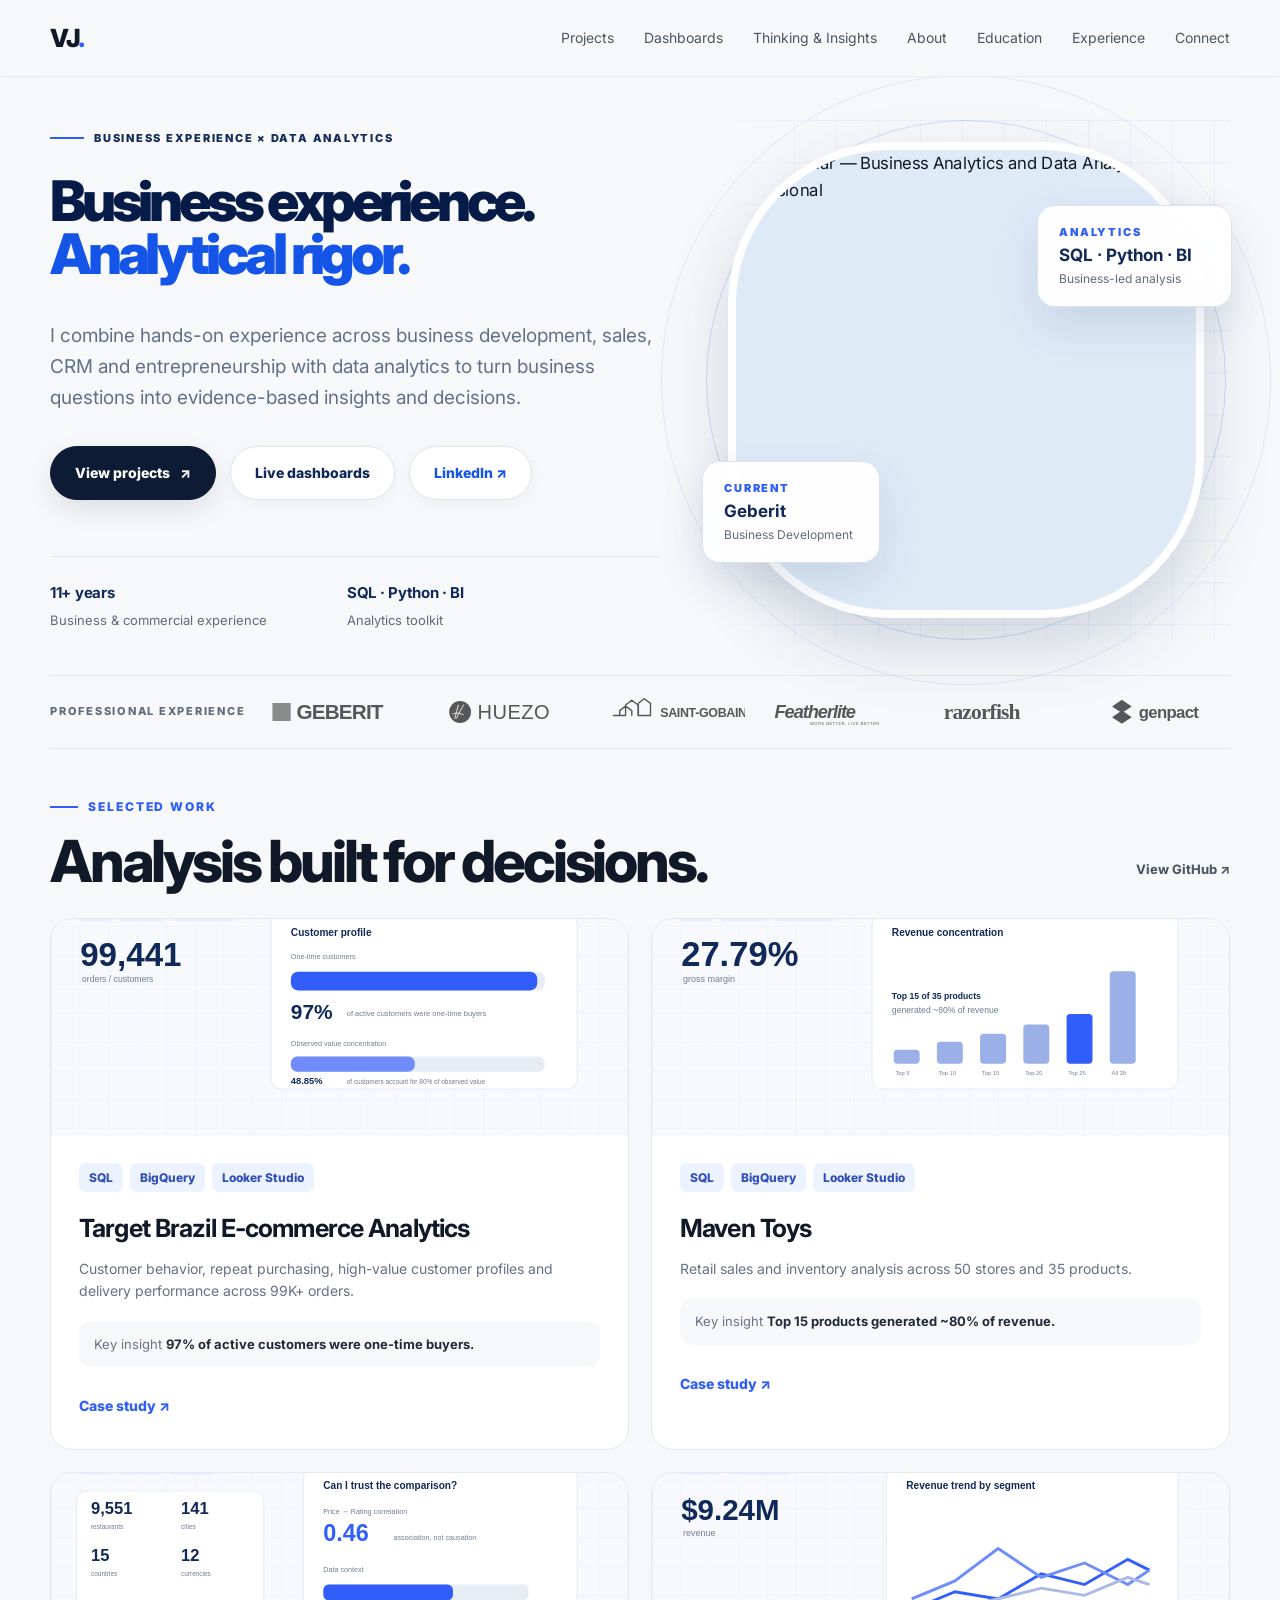
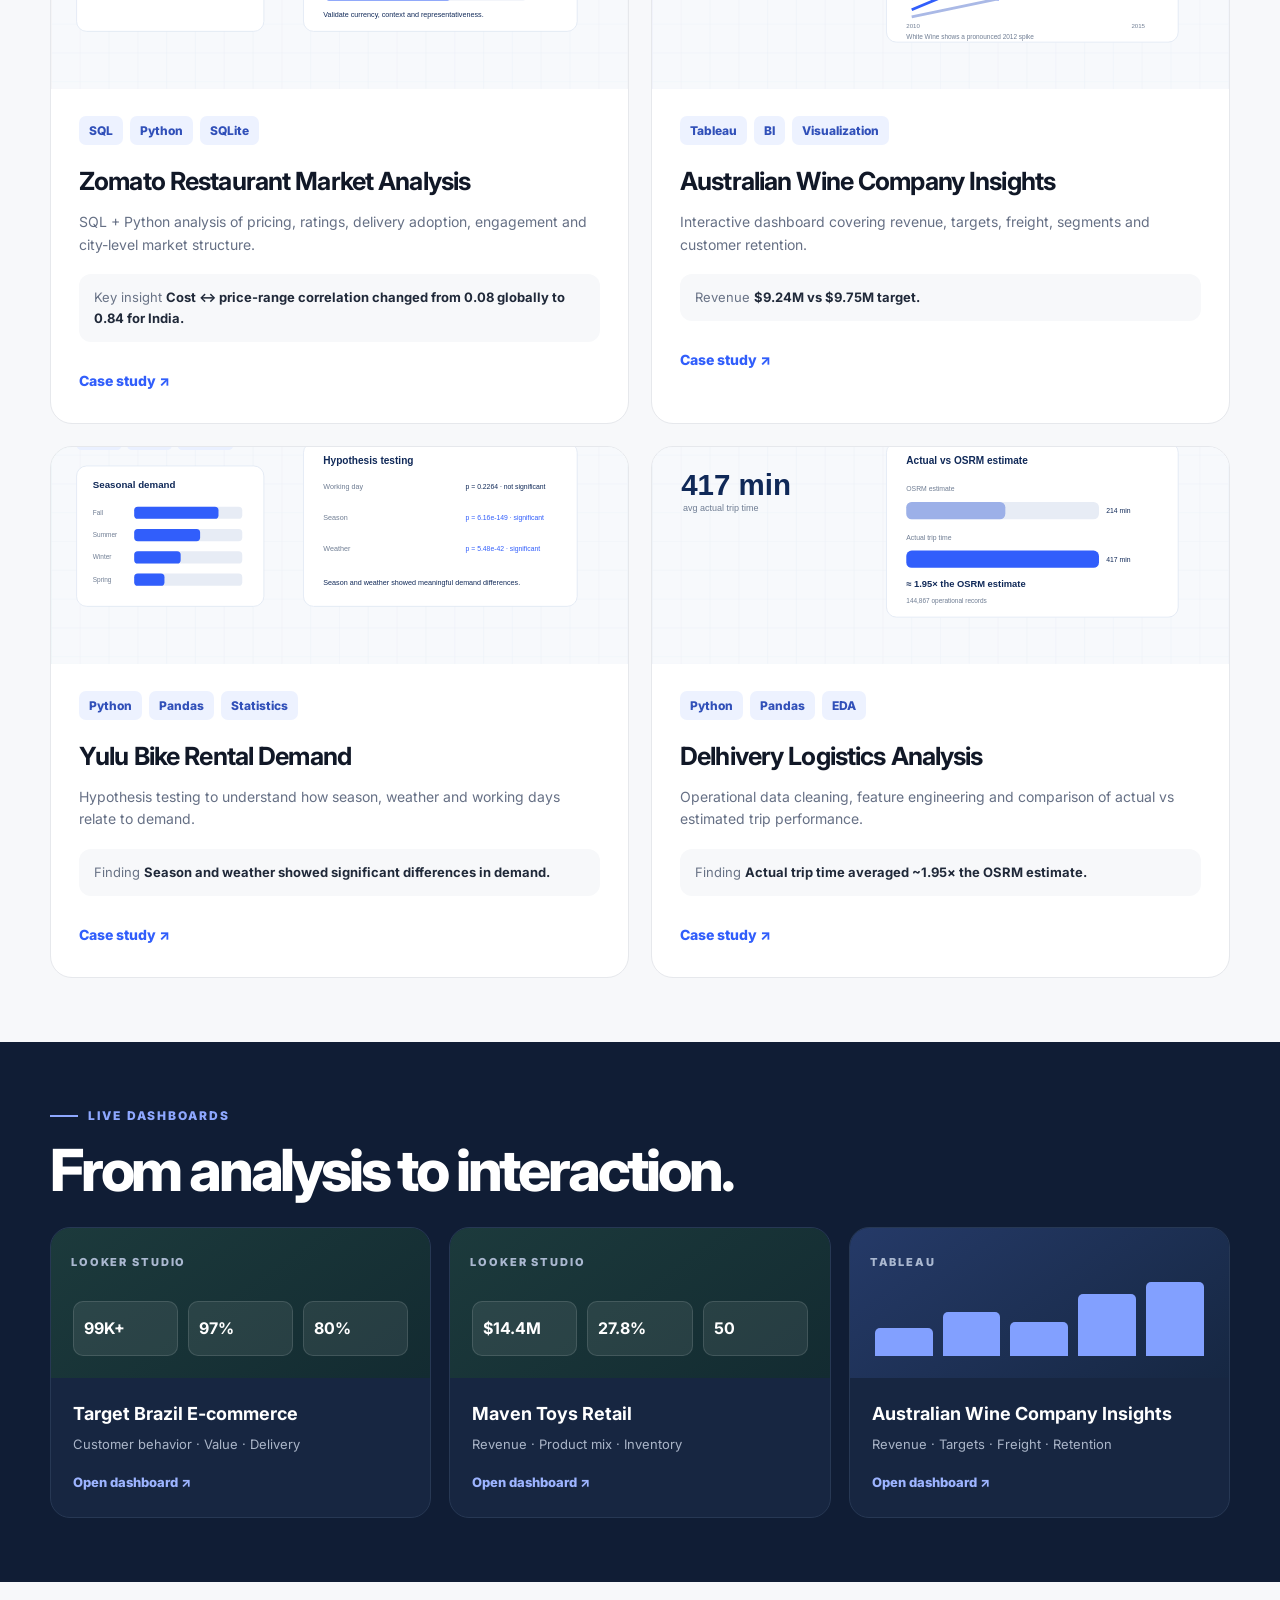
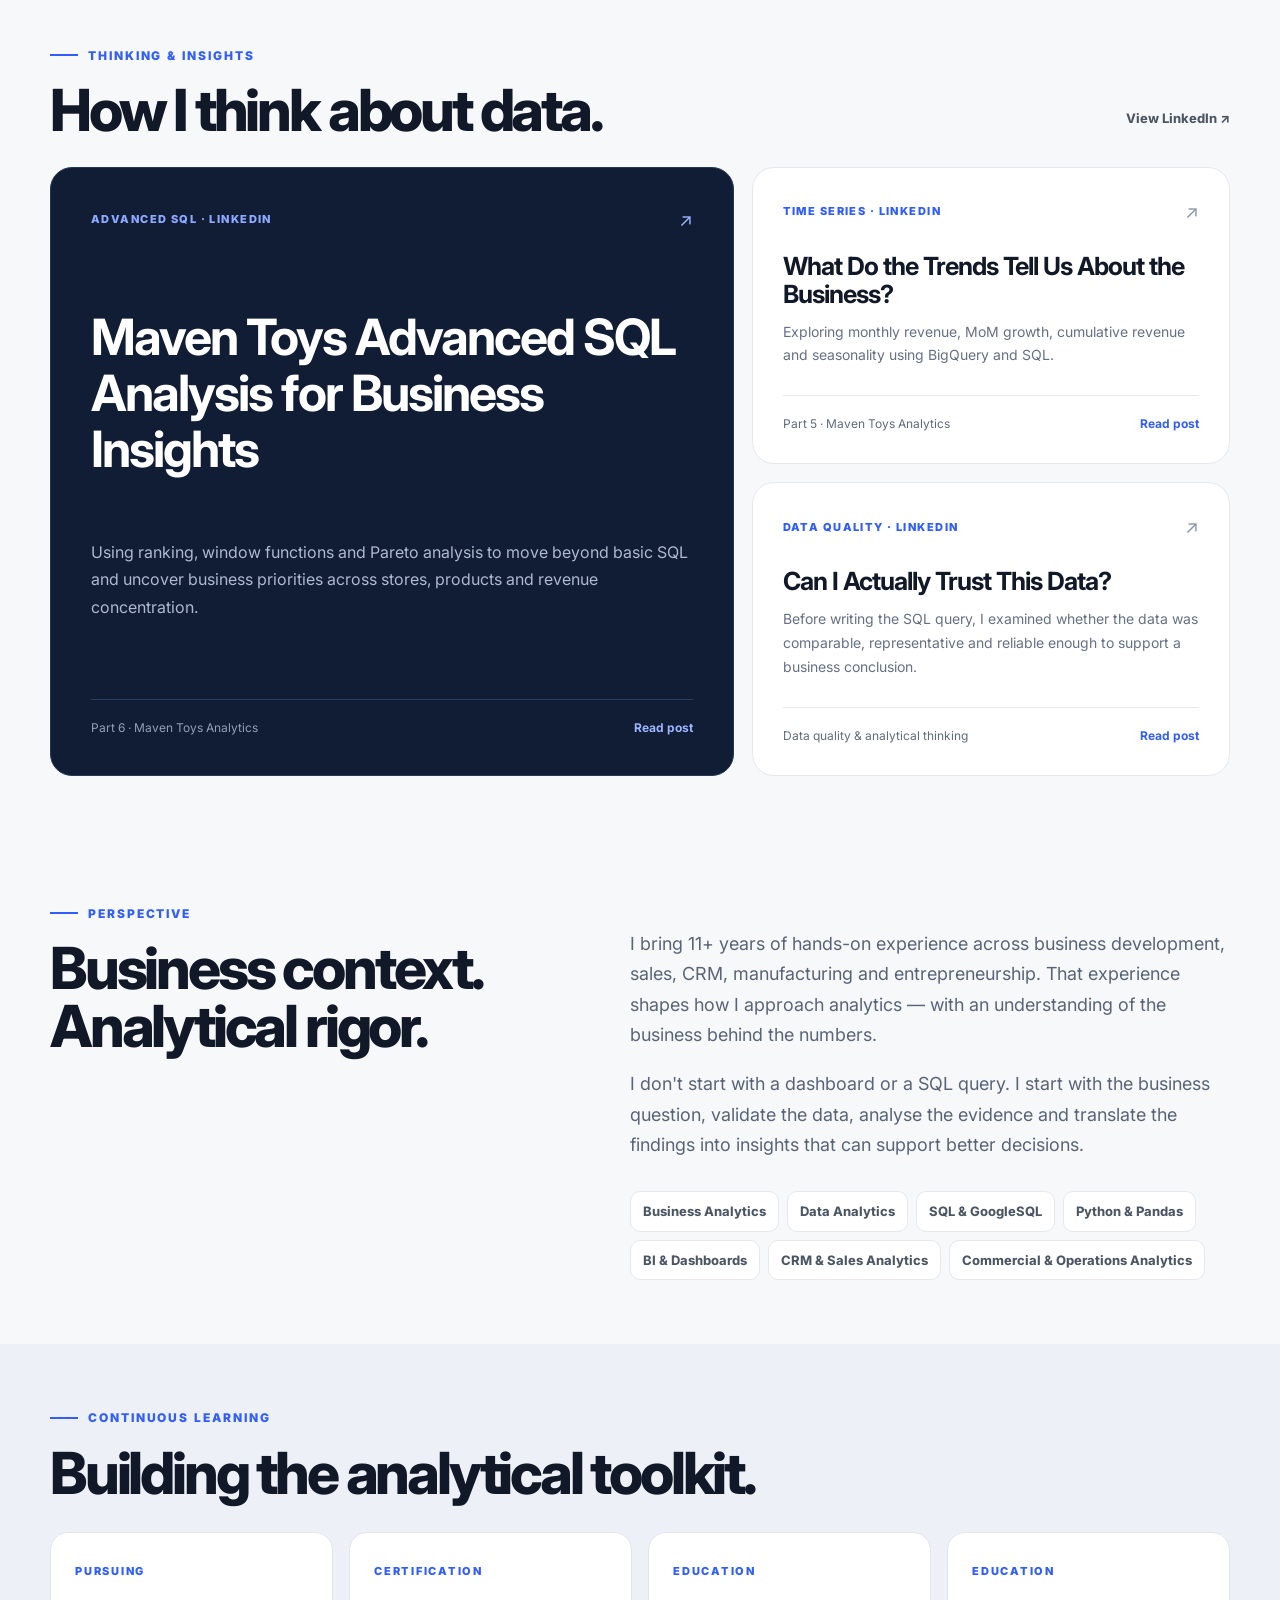
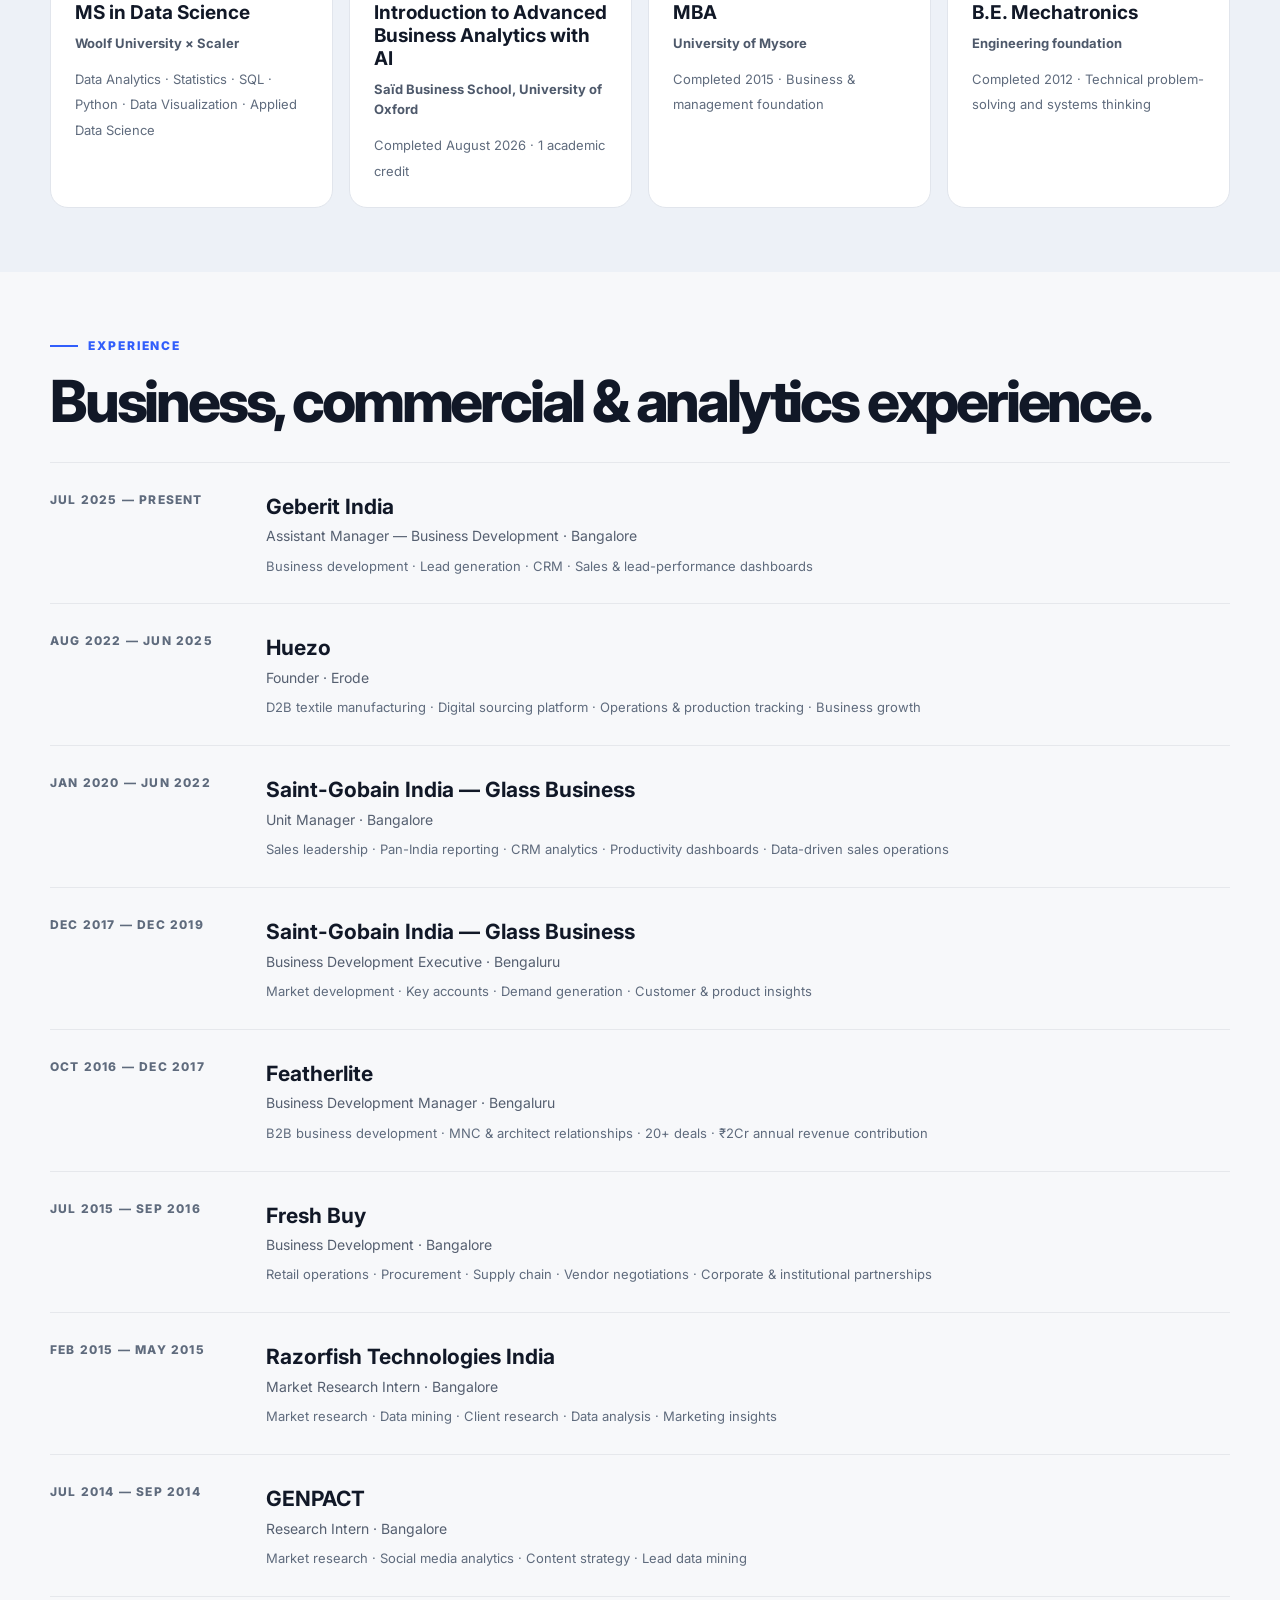
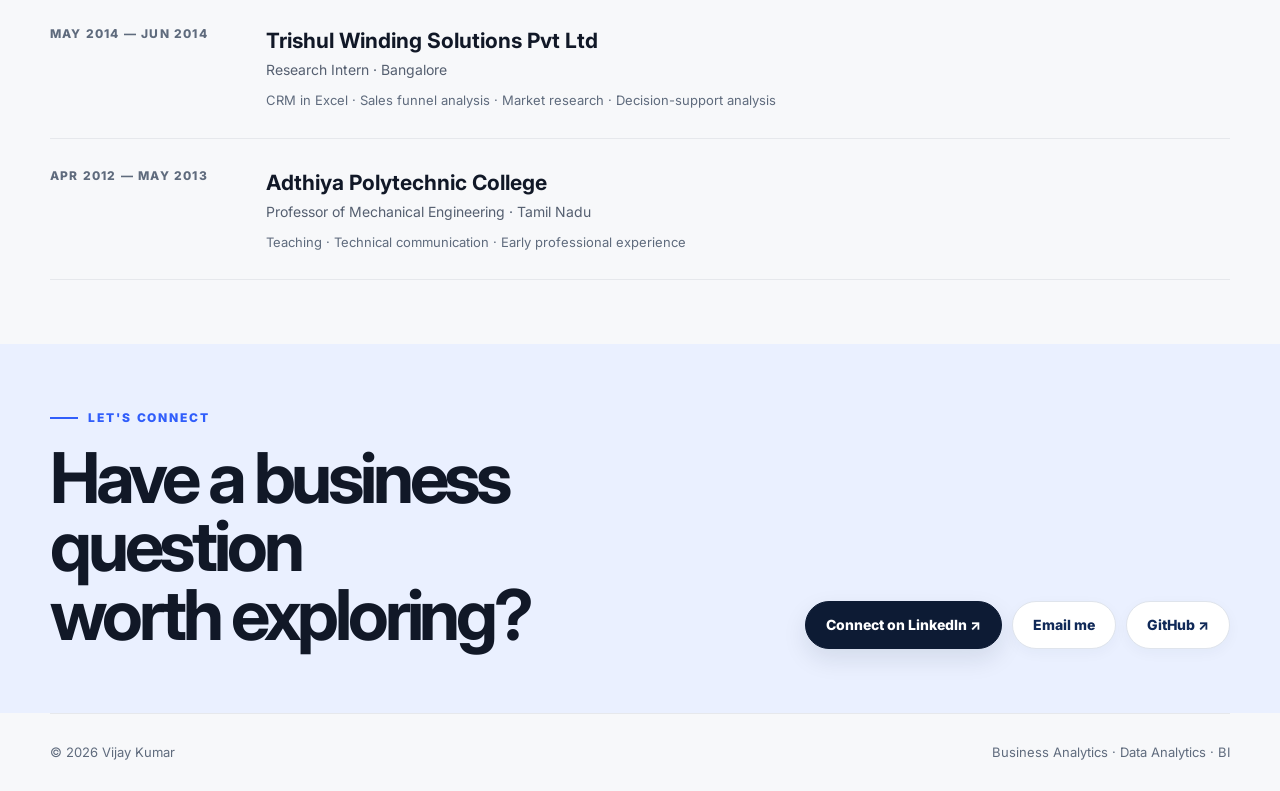
==== index.html @ dda55d18 "Use local professional experience logos" ====
<!DOCTYPE html>
<html lang="en">
<head>
  <meta charset="UTF-8">
  <meta name="viewport" content="width=device-width, initial-scale=1.0">
  <meta name="description" content="Vijay Kumar — Business Analytics, Data Analytics and BI portfolio. Business experience combined with SQL, Python and BI tools.">
  <meta name="author" content="Vijay Kumar">
  <title>Vijay Kumar | Business Analytics • Data Analytics • BI</title>
  <link rel="preconnect" href="https://fonts.googleapis.com"><link rel="preconnect" href="https://fonts.gstatic.com" crossorigin><link href="https://fonts.googleapis.com/css2?family=Inter:wght@400..900&display=swap" rel="stylesheet"><link rel="stylesheet" href="styles.css">
</head>
<body>
  <header class="nav-wrap">
    <nav class="nav container">
      <a class="brand" href="#top">VJ<span>.</span></a>
      <button class="menu-btn" aria-label="Open menu" aria-expanded="false">☰</button>
      <div class="nav-links">
        <a href="#work">Projects</a>
        <a href="#dashboards">Dashboards</a>
        <a href="#insights">Thinking &amp; Insights</a>
        <a href="#about">About</a>
        <a href="#learning">Education</a>
        <a href="#experience">Experience</a>
        <a href="#contact">Connect</a>
      </div>
    </nav>
  </header>

  <main id="top">
    <section class="hero hero-v2 container">
      <div class="hero-copy-block">
        <div class="hero-kicker">
          <span class="kicker-line"></span>
          BUSINESS EXPERIENCE × DATA ANALYTICS
        </div>

        <h1>Business experience.<br><span>Analytical rigor.</span></h1>

        <p class="hero-lead">
          I combine hands-on experience across business development, sales, CRM and entrepreneurship
          with data analytics to turn business questions into evidence-based insights and decisions.
        </p>

        <div class="hero-actions">
          <a class="btn primary" href="#work">View projects <span>↗</span></a>
          <a class="btn secondary" href="#dashboards">Live dashboards</a>
          <a class="text-link" href="https://www.linkedin.com/in/vijaybsbs/" target="_blank" rel="noopener">LinkedIn ↗</a>
        </div>

        <div class="hero-meta">
          <div>
            <strong>11+ years</strong>
            <span>Business & commercial experience</span>
          </div>
          <div>
            <strong>SQL · Python · BI</strong>
            <span>Analytics toolkit</span>
          </div>
        </div>
      </div>

      <div class="hero-profile">
        <div class="profile-glow"></div>
        <div class="profile-grid"></div>
        <div class="profile-orbit orbit-one"></div>
        <div class="profile-orbit orbit-two"></div>

        <div class="profile-image-wrap">
          <img src="https://raw.githubusercontent.com/vijaybsbs/vijaybsbs.github.io/main/Vijay%20-%20Linkedin%20image.png" alt="Vijay Kumar — Business Analytics and Data Analytics professional">
        </div>

        <div class="floating-card experience-card">
          <span class="floating-label">CURRENT</span>
          <strong>Geberit</strong>
          <small>Business Development</small>
        </div>

        <div class="floating-card analytics-card">
          <span class="floating-label">ANALYTICS</span>
          <strong>SQL · Python · BI</strong>
          <small>Business-led analysis</small>
        </div>
      </div>
    </section>

    <section class="trust container">
      <div class="trust-label">PROFESSIONAL EXPERIENCE</div>
      <div class="logo-row" aria-label="Professional experience companies">
        <div class="company-logo"><img src="assets/logos/geberit.svg" alt="Geberit"></div>
        <div class="company-logo"><img src="assets/logos/huezo.svg" alt="Huezo"></div>
        <div class="company-logo"><img src="assets/logos/saint-gobain.svg" alt="Saint-Gobain"></div>
        <div class="company-logo"><img src="assets/logos/featherlite.svg" alt="Featherlite"></div>
        <div class="company-logo"><img src="assets/logos/razorfish.svg" alt="Razorfish"></div>
        <div class="company-logo"><img src="assets/logos/genpact.svg" alt="Genpact"></div>
      </div>
    </section>

    <section id="work" class="section container">
      <div class="section-head">
        <div>
          <div class="eyebrow">SELECTED WORK</div>
          <h2>Analysis built for decisions.</h2>
        </div>
        <a class="section-link" href="https://github.com/vijaybsbs" target="_blank" rel="noopener">View GitHub ↗</a>
      </div>

      <div class="project-grid">
        <article class="project featured">
          <div class="project-visual target"><img class="project-cover" src="assets/projects/target-cover.svg" alt="Target Brazil E-commerce analytics visual"></div>
          <div class="project-body">
            <div class="tags"><span>SQL</span><span>BigQuery</span><span>Looker Studio</span></div>
            <h3>Target Brazil E-commerce Analytics</h3>
            <p>Customer behavior, repeat purchasing, high-value customer profiles and delivery performance across 99K+ orders.</p>
            <div class="insight">Key insight <strong>97% of active customers were one-time buyers.</strong></div>
            <a href="target.html">Case study ↗</a>
          </div>
        </article>

        <article class="project">
          <div class="project-visual maven"><img class="project-cover" src="assets/projects/maven-cover.svg" alt="Maven Toys retail analytics visual"></div>
          <div class="project-body">
            <div class="tags"><span>SQL</span><span>BigQuery</span><span>Looker Studio</span></div>
            <h3>Maven Toys</h3>
            <p>Retail sales and inventory analysis across 50 stores and 35 products.</p>
            <div class="insight">Key insight <strong>Top 15 products generated ~80% of revenue.</strong></div>
            <a href="maven.html">Case study ↗</a>
          </div>
        </article>

        <article class="project">
          <div class="project-visual zomato"><img class="project-cover" src="assets/projects/zomato-cover.svg" alt="Zomato restaurant business analysis visual"></div>
          <div class="project-body">
            <div class="tags"><span>SQL</span><span>Python</span><span>SQLite</span></div>
            <h3>Zomato Restaurant Market Analysis</h3>
            <p>SQL + Python analysis of pricing, ratings, delivery adoption, engagement and city-level market structure.</p>
            <div class="insight">Key insight <strong>Cost ↔ price-range correlation changed from 0.08 globally to 0.84 for India.</strong></div>
            <a href="zomato.html">Case study ↗</a>
          </div>
        </article>

        <article class="project">
          <div class="project-visual wine"><img class="project-cover" src="assets/projects/wine-cover.svg" alt="Australian Wine Company Tableau insights visual"></div>
          <div class="project-body">
            <div class="tags"><span>Tableau</span><span>BI</span><span>Visualization</span></div>
            <h3>Australian Wine Company Insights</h3>
            <p>Interactive dashboard covering revenue, targets, freight, segments and customer retention.</p>
            <div class="insight">Revenue <strong>$9.24M vs $9.75M target.</strong></div>
            <a href="wine.html">Case study ↗</a>
          </div>
        </article>

        <article class="project">
          <div class="project-visual yulu"><img class="project-cover" src="assets/projects/yulu-cover.svg" alt="Yulu bike rental hypothesis testing visual"></div>
          <div class="project-body">
            <div class="tags"><span>Python</span><span>Pandas</span><span>Statistics</span></div>
            <h3>Yulu Bike Rental Demand</h3>
            <p>Hypothesis testing to understand how season, weather and working days relate to demand.</p>
            <div class="insight">Finding <strong>Season and weather showed significant differences in demand.</strong></div>
            <a href="yulu.html">Case study ↗</a>
          </div>
        </article>

        <article class="project">
          <div class="project-visual delhivery"><img class="project-cover" src="assets/projects/delhivery-cover.svg" alt="Delhivery logistics analysis visual"></div>
          <div class="project-body">
            <div class="tags"><span>Python</span><span>Pandas</span><span>EDA</span></div>
            <h3>Delhivery Logistics Analysis</h3>
            <p>Operational data cleaning, feature engineering and comparison of actual vs estimated trip performance.</p>
            <div class="insight">Finding <strong>Actual trip time averaged ~1.95× the OSRM estimate.</strong></div>
            <a href="delhivery.html">Case study ↗</a>
          </div>
        </article>
      </div>
    </section>

    <section id="dashboards" class="section dashboard-section">
      <div class="container">
        <div class="section-head">
          <div><div class="eyebrow">LIVE DASHBOARDS</div><h2>From analysis to interaction.</h2></div>
        </div>
        <div class="dashboard-grid">
          <a class="dashboard-card" href="https://datastudio.google.com/reporting/c415700a-a100-4e78-84bf-445e071a173b" target="_blank" rel="noopener">
            <div class="dash-preview looker"><span>LOOKER STUDIO</span><div class="dash-kpis"><b>99K+</b><b>97%</b><b>80%</b></div></div>
            <div><h3>Target Brazil E-commerce</h3><p>Customer behavior · Value · Delivery</p><span>Open dashboard ↗</span></div>
          </a>
          <a class="dashboard-card" href="https://datastudio.google.com/reporting/275db6a6-f137-4c08-bebb-b09210bb19aa" target="_blank" rel="noopener">
            <div class="dash-preview looker"><span>LOOKER STUDIO</span><div class="dash-kpis"><b>$14.4M</b><b>27.8%</b><b>50</b></div></div>
            <div><h3>Maven Toys Retail</h3><p>Revenue · Product mix · Inventory</p><span>Open dashboard ↗</span></div>
          </a>
          <a class="dashboard-card" href="https://public.tableau.com/views/AustralianWineCompanyInsightsDashboard_17593967646220/AustralianWineCompanyInsightsDashboard" target="_blank" rel="noopener">
            <div class="dash-preview"><span>TABLEAU</span><div class="dash-chart"><i></i><i></i><i></i><i></i><i></i></div></div>
            <div><h3>Australian Wine Company Insights</h3><p>Revenue · Targets · Freight · Retention</p><span>Open dashboard ↗</span></div>
          </a>
        </div>
      </div>
    </section>

    <section id="insights" class="section container insights">
      <div class="section-head">
        <div>
          <div class="eyebrow">THINKING & INSIGHTS</div>
          <h2>How I think about data.</h2>
        </div>
        <a class="section-link" href="https://www.linkedin.com/in/vijaybsbs/" target="_blank" rel="noopener">View LinkedIn ↗</a>
      </div>

      <div class="insight-grid">
        <a class="insight-post featured-post" href="https://www.linkedin.com/posts/vijaybsbs_dataanalytics-sql-bigquery-activity-7506527121729576960-_bFd" target="_blank" rel="noopener">
          <div class="post-top"><span class="post-label">ADVANCED SQL · LINKEDIN</span><span class="post-arrow">↗</span></div>
          <h3>Maven Toys Advanced SQL Analysis for Business Insights</h3>
          <p>Using ranking, window functions and Pareto analysis to move beyond basic SQL and uncover business priorities across stores, products and revenue concentration.</p>
          <div class="post-bottom"><span>Part 6 · Maven Toys Analytics</span><strong>Read post</strong></div>
        </a>

        <a class="insight-post" href="https://www.linkedin.com/posts/vijaybsbs_dataanalytics-sql-bigquery-activity-7506160573588361218-6W4i" target="_blank" rel="noopener">
          <div class="post-top"><span class="post-label">TIME SERIES · LINKEDIN</span><span class="post-arrow">↗</span></div>
          <h3>What Do the Trends Tell Us About the Business?</h3>
          <p>Exploring monthly revenue, MoM growth, cumulative revenue and seasonality using BigQuery and SQL.</p>
          <div class="post-bottom"><span>Part 5 · Maven Toys Analytics</span><strong>Read post</strong></div>
        </a>

        <a class="insight-post" href="https://www.linkedin.com/feed/update/urn:li:activity:7510499380840386560/" target="_blank" rel="noopener">
          <div class="post-top"><span class="post-label">DATA QUALITY · LINKEDIN</span><span class="post-arrow">↗</span></div>
          <h3>Can I Actually Trust This Data?</h3>
          <p>Before writing the SQL query, I examined whether the data was comparable, representative and reliable enough to support a business conclusion.</p>
          <div class="post-bottom"><span>Data quality & analytical thinking</span><strong>Read post</strong></div>
        </a>
      </div>
    </section>

    <section id="about" class="section container about-grid">
      <div>
        <div class="eyebrow">PERSPECTIVE</div>
        <h2>Business context.<br><span>Analytical rigor.</span></h2>
      </div>
      <div class="about-copy">
        <p>I bring 11+ years of hands-on experience across business development, sales, CRM, manufacturing and entrepreneurship. That experience shapes how I approach analytics — with an understanding of the business behind the numbers.</p>
        <p>I don't start with a dashboard or a SQL query. I start with the business question, validate the data, analyse the evidence and translate the findings into insights that can support better decisions.</p>
        <div class="capabilities">
          <span>Business Analytics</span><span>Data Analytics</span><span>SQL & GoogleSQL</span><span>Python & Pandas</span><span>BI & Dashboards</span><span>CRM & Sales Analytics</span><span>Commercial & Operations Analytics</span>
        </div>
      </div>
    </section>

    

    <section class="section learning" id="learning">
      <div class="container">
        <div class="eyebrow">CONTINUOUS LEARNING</div>
        <h2>Building the analytical toolkit.</h2>
        <div class="education-grid">
          <div class="edu-card"><span class="edu-type">PURSUING</span><h3>MS in Data Science</h3><p>Woolf University × Scaler</p><small>Data Analytics · Statistics · SQL · Python · Data Visualization · Applied Data Science</small></div>
          <div class="edu-card"><span class="edu-type">CERTIFICATION</span><h3>Introduction to Advanced Business Analytics with AI</h3><p>Saïd Business School, University of Oxford</p><small>Completed August 2026 · 1 academic credit</small></div>
          <div class="edu-card"><span class="edu-type">EDUCATION</span><h3>MBA</h3><p>University of Mysore</p><small>Completed 2015 · Business & management foundation</small></div>
          <div class="edu-card"><span class="edu-type">EDUCATION</span><h3>B.E. Mechatronics</h3><p>Engineering foundation</p><small>Completed 2012 · Technical problem-solving and systems thinking</small></div>
        </div>
      </div>
    </section>

    <section id="experience" class="section container">
      <div class="eyebrow">EXPERIENCE</div>
      <h2>Business, commercial & analytics experience.</h2>
      <div class="timeline">
        <div class="timeline-item"><div class="period">Jul 2025 — Present</div><div><h3>Geberit India</h3><p>Assistant Manager — Business Development · Bangalore</p><span>Business development · Lead generation · CRM · Sales & lead-performance dashboards</span></div></div>
        <div class="timeline-item"><div class="period">Aug 2022 — Jun 2025</div><div><h3>Huezo</h3><p>Founder · Erode</p><span>D2B textile manufacturing · Digital sourcing platform · Operations & production tracking · Business growth</span></div></div>
        <div class="timeline-item"><div class="period">Jan 2020 — Jun 2022</div><div><h3>Saint-Gobain India — Glass Business</h3><p>Unit Manager · Bangalore</p><span>Sales leadership · Pan-India reporting · CRM analytics · Productivity dashboards · Data-driven sales operations</span></div></div>
        <div class="timeline-item"><div class="period">Dec 2017 — Dec 2019</div><div><h3>Saint-Gobain India — Glass Business</h3><p>Business Development Executive · Bengaluru</p><span>Market development · Key accounts · Demand generation · Customer & product insights</span></div></div>
        <div class="timeline-item"><div class="period">Oct 2016 — Dec 2017</div><div><h3>Featherlite</h3><p>Business Development Manager · Bengaluru</p><span>B2B business development · MNC & architect relationships · 20+ deals · ₹2Cr annual revenue contribution</span></div></div>
        <div class="timeline-item"><div class="period">Jul 2015 — Sep 2016</div><div><h3>Fresh Buy</h3><p>Business Development · Bangalore</p><span>Retail operations · Procurement · Supply chain · Vendor negotiations · Corporate & institutional partnerships</span></div></div>
        <div class="timeline-item"><div class="period">Feb 2015 — May 2015</div><div><h3>Razorfish Technologies India</h3><p>Market Research Intern · Bangalore</p><span>Market research · Data mining · Client research · Data analysis · Marketing insights</span></div></div>
        <div class="timeline-item"><div class="period">Jul 2014 — Sep 2014</div><div><h3>GENPACT</h3><p>Research Intern · Bangalore</p><span>Market research · Social media analytics · Content strategy · Lead data mining</span></div></div>
        <div class="timeline-item"><div class="period">May 2014 — Jun 2014</div><div><h3>Trishul Winding Solutions Pvt Ltd</h3><p>Research Intern · Bangalore</p><span>CRM in Excel · Sales funnel analysis · Market research · Decision-support analysis</span></div></div>
        <div class="timeline-item"><div class="period">Apr 2012 — May 2013</div><div><h3>Adthiya Polytechnic College</h3><p>Professor of Mechanical Engineering · Tamil Nadu</p><span>Teaching · Technical communication · Early professional experience</span></div></div>
      </div>
    </section>

    <section id="contact" class="contact-section">
      <div class="container contact">
        <div><div class="eyebrow">LET'S CONNECT</div><h2>Have a business question<br><span>worth exploring?</span></h2></div>
        <div class="contact-actions">
          <a class="btn primary" href="https://www.linkedin.com/in/vijaybsbs/" target="_blank" rel="noopener">Connect on LinkedIn ↗</a>
          <a class="btn secondary" href="https://mail.google.com/mail/?view=cm&fs=1&to=vijaybsbs@gmail.com" target="_blank" rel="noopener">Email me</a>
          <a class="btn secondary" href="https://github.com/vijaybsbs" target="_blank" rel="noopener">GitHub ↗</a>
        </div>
      </div>
    </section>
  </main>

  <footer class="footer container"><span>© <span id="year"></span> Vijay Kumar</span><span>Business Analytics · Data Analytics · BI</span></footer>
  <script src="script.js"></script>
</body>
</html>
---- styles.css ----
:root{--bg:#f7f8fa;--surface:#fff;--ink:#111827;--muted:#667085;--line:#e6e8ec;--accent:#315efb;--accent-soft:#edf2ff;--dark:#0d1b34;--radius:22px;--max:1180px;--muted-2:#5f6b7d;--section-y:clamp(64px,8vw,96px)}
*{box-sizing:border-box}html{scroll-behavior:smooth}body{margin:0;background:var(--bg);color:var(--ink);font-family:Inter,ui-sans-serif,system-ui,-apple-system,BlinkMacSystemFont,"Segoe UI",sans-serif;line-height:1.6}a{color:inherit;text-decoration:none}section[id]{scroll-margin-top:76px}.eyebrow{display:flex;align-items:center;gap:10px;font-size:12px;letter-spacing:.16em;font-weight:850;color:var(--accent);margin-bottom:16px;text-transform:uppercase}.eyebrow::before{content:"";width:28px;height:2px;background:currentColor}.container{width:min(calc(100% - 48px),var(--max));margin:auto}
.nav-wrap{position:sticky;top:0;z-index:20;background:rgba(247,248,250,.88);backdrop-filter:blur(16px);border-bottom:1px solid rgba(230,232,236,.7)}.nav{height:76px;display:flex;align-items:center;justify-content:space-between}.brand{font-size:25px;font-weight:850;letter-spacing:-.06em}.brand span{color:var(--accent)}.nav-links{display:flex;gap:30px;font-size:14px;color:#4b5563}.nav-links a:hover,.section-link:hover,.text-link:hover{color:var(--accent)}.menu-btn{display:none;border:0;background:none;font-size:24px;width:44px;height:44px;margin-right:-10px;cursor:pointer;color:var(--ink)}
/* Hero — LinkedIn visual language */
.trust{border-top:1px solid var(--line);border-bottom:1px solid var(--line);padding:25px 0 27px;display:flex;align-items:center;gap:45px}.trust-label{font-size:11px;letter-spacing:.16em;color:var(--muted-2);font-weight:800}.logo-row{display:flex;align-items:center;gap:16px 36px;flex-wrap:wrap;color:#5b6471;font-size:14px;font-weight:750;text-transform:uppercase;letter-spacing:.03em}.logo-row span:nth-child(2){letter-spacing:-.02em}.logo-row span:nth-child(4){font-weight:650}.logo-row span:nth-child(5){font-weight:800}
.section{padding:var(--section-y) 0}.section-head{display:flex;align-items:end;justify-content:space-between;gap:30px;margin-bottom:40px}.section h2{font-size:clamp(36px,5vw,58px);letter-spacing:-.055em;line-height:1;margin:0;font-weight:780}.section-link{display:inline-block;padding:10px 0;font-size:13px;font-weight:750;color:#4b5563;white-space:nowrap}
.project-grid{display:grid;grid-template-columns:repeat(2,1fr);gap:22px}.project{background:var(--surface);border:1px solid var(--line);border-radius:var(--radius);overflow:hidden;transition:.25s}.project:hover{transform:translateY(-4px);box-shadow:0 18px 45px rgba(25,35,55,.08)}.project.feature{grid-column:span 2;display:grid;grid-template-columns:1.15fr 1fr}.project-visual{aspect-ratio:8/3;position:relative;overflow:hidden;padding:0;background:linear-gradient(135deg,#eaf0ff,#f9fbff);display:flex;align-items:flex-end}.project.feature .project-visual{min-height:390px}.visual-label{position:absolute;top:20px;left:22px;font-size:10px;letter-spacing:.15em;font-weight:850;color:#61708a}.target{background:linear-gradient(135deg,#e9efff,#f8fbff)}.maven{background:linear-gradient(135deg,#f0eee8,#fbfaf7)}.zomato{background:linear-gradient(135deg,#fff0ec,#fff9f7)}.wine{background:linear-gradient(135deg,#eeeaff,#faf9ff)}.yulu{background:linear-gradient(135deg,#e8f6f3,#f8fcfb)}.delhivery{background:linear-gradient(135deg,#edf2f7,#fafcff)}.mini-bars{display:flex;align-items:end;gap:14px;width:80%;height:65%}.mini-bars i{display:block;width:15%;border-radius:9px 9px 0 0;background:#315efb;opacity:.72}.mini-bars i:nth-child(1){height:35%}.mini-bars i:nth-child(2){height:54%}.mini-bars i:nth-child(3){height:72%}.mini-bars i:nth-child(4){height:49%}.mini-bars i:nth-child(5){height:92%}.metric{font-size:65px;font-weight:800;letter-spacing:-.06em;color:#2e394c}.metric small{display:block;font-size:12px;letter-spacing:.1em;text-transform:uppercase;color:#89909d}.donut{width:150px;height:150px;border:28px solid #ff7d68;border-right-color:#ffc0b6;border-radius:50%;margin:0 0 5% 5%}.sparkline{font-size:130px;color:#635bdb;font-weight:800;position:absolute;bottom:-10px;left:30px}.stat-pills{display:flex;gap:10px;flex-wrap:wrap}.stat-pills b{background:#fff;padding:13px 16px;border-radius:12px;font-size:12px;box-shadow:0 5px 20px rgba(30,70,80,.07)}.route{font-size:24px;color:#5c708c;margin-bottom:12%}.project-body{padding:27px 28px 30px}.tags{display:flex;gap:7px;flex-wrap:wrap;margin-bottom:16px}.tags span{background:var(--accent-soft);color:#3150b9;padding:5px 10px;border-radius:7px;font-size:12px;font-weight:800}.project h3{font-size:25px;letter-spacing:-.035em;margin:0 0 10px}.project p{font-size:14px;color:var(--muted);margin:0 0 18px;max-width:560px}.insight{font-size:13px;color:#697386;padding:13px 15px;background:#f7f8fa;border-radius:12px;margin-bottom:18px}.insight strong{color:#202939}.project-body>a{display:inline-block;padding:10px 0;margin-bottom:-10px;font-size:14px;font-weight:800;color:var(--accent)}
.dashboard-section{background:#101d35;color:#fff}.dashboard-section .eyebrow{color:#8ea8ff}.dashboard-section .section-link{color:#aeb9cd}.dashboard-grid{display:grid;grid-template-columns:repeat(3,1fr);gap:18px}.dashboard-card{background:#172641;border:1px solid #273854;border-radius:20px;overflow:hidden;transition:.2s}.dashboard-card:hover{transform:translateY(-4px);background:#1b2d4c}.dash-preview{height:150px;padding:20px;position:relative;background:linear-gradient(145deg,#253a68,#162742)}.dash-preview.looker{background:linear-gradient(145deg,#1c3a3c,#132b31)}.dash-preview>span{font-size:11px;letter-spacing:.17em;font-weight:850;color:#aab8d0}.dash-chart{position:absolute;left:25px;right:25px;bottom:22px;height:80px;display:flex;gap:10px;align-items:end}.dash-chart i{flex:1;background:#82a0ff;border-radius:5px 5px 0 0}.dash-chart i:nth-child(1){height:35%}.dash-chart i:nth-child(2){height:55%}.dash-chart i:nth-child(3){height:43%}.dash-chart i:nth-child(4){height:78%}.dash-chart i:nth-child(5){height:93%}.dash-kpis{position:absolute;left:22px;right:22px;bottom:22px;display:flex;gap:10px}.dash-kpis b{background:rgba(255,255,255,.08);border:1px solid rgba(255,255,255,.12);border-radius:10px;padding:14px 10px;flex:1;font-size:16px}.dashboard-card>div:last-child{padding:22px}.dashboard-card h3{margin:0 0 5px;font-size:18px}.dashboard-card p{margin:0 0 14px;color:#aab5c8;font-size:13px}.dashboard-card span:last-child{color:#9db4ff;font-size:13px;font-weight:800}
.about-grid{display:grid;grid-template-columns:.9fr 1.1fr;gap:clamp(32px,7vw,96px)}.about-copy{padding-top:7px}.about-copy p{font-size:18px;color:#596477;line-height:1.7}.capabilities{display:flex;gap:8px;flex-wrap:wrap;margin-top:30px}.capabilities span{padding:9px 12px;border:1px solid var(--line);border-radius:10px;background:#fff;font-size:13px;font-weight:750;color:#4b5563}
.timeline{margin-top:45px;border-top:1px solid var(--line)}.timeline-item{display:grid;grid-template-columns:200px 1fr;gap:16px;padding:27px 0;border-bottom:1px solid var(--line)}.period{font-size:12px;text-transform:uppercase;letter-spacing:.1em;color:var(--muted-2);font-weight:800}.timeline h3{font-size:21px;margin:0 0 2px}.timeline p{margin:0;color:#555f70;font-size:14px}.timeline span{display:block;color:var(--muted-2);font-size:13px;margin-top:8px}
.learning{background:#edf1f7}.education-grid{display:grid;grid-template-columns:repeat(4,1fr);gap:16px;margin-top:40px}.edu-card{background:#fff;border:1px solid #e1e5ec;border-radius:18px;padding:24px;min-height:220px}.edu-type{font-size:11px;letter-spacing:.16em;color:var(--accent);font-weight:850}.edu-card h3{font-size:19px;line-height:1.2;margin:20px 0 8px}.edu-card p{font-size:13px;color:#4e596b;margin:0 0 12px;font-weight:700}.edu-card small{font-size:13px;line-height:1.55;color:var(--muted-2)}
.insight-feature{border:1px solid var(--line);background:#fff;border-radius:22px;padding:42px 45px;display:flex;justify-content:space-between;align-items:center}.post-label{font-size:10px;color:var(--accent);letter-spacing:.13em;font-weight:850}.insight-feature h3{font-size:34px;letter-spacing:-.045em;margin:14px 0 8px}.insight-feature p{max-width:750px;color:#667085;margin:0}.quote-mark{font-size:100px;line-height:1;color:#e1e6f3;font-family:Georgia,serif}
.contact-section{background:#eaf0ff;padding:var(--section-y) 0}.contact{display:flex;justify-content:space-between;align-items:end;gap:40px}.contact h2{font-size:clamp(42px,6vw,70px);line-height:.98;letter-spacing:-.06em;margin:0}.contact-actions{display:flex;gap:10px;flex-wrap:wrap;justify-content:flex-end;flex-shrink:0}.footer{padding:28px 0;display:flex;justify-content:space-between;color:var(--muted-2);font-size:13px;border-top:1px solid var(--line)}
/* Hero v2 — restored layout */
.hero-v2{position:relative;display:grid;grid-template-columns:minmax(0,1.02fr) minmax(430px,.98fr);align-items:center;gap:48px;min-height:690px;padding:72px 0;overflow:visible}
.hero-copy-block{position:relative;z-index:3;padding-right:10px}
.hero-kicker{display:flex;align-items:center;gap:10px;font-size:11px;letter-spacing:.16em;color:#132b58;font-weight:850;margin-bottom:28px}
.kicker-line{display:block;width:34px;height:2px;background:#315efb}
.hero-v2 h1{font-size:clamp(58px,6.8vw,102px);line-height:.91;letter-spacing:-.075em;margin:0;max-width:760px;font-weight:850;color:#071b49}
.hero-v2 h1 span{color:#1455e8}
.hero-lead{font-size:19px;line-height:1.65;color:#617089;max-width:700px;margin:38px 0 32px}
.hero-v2 .hero-actions{display:flex;align-items:center;gap:14px;flex-wrap:wrap}
.hero-v2 .hero-meta{margin-top:56px;padding-top:24px;border-top:1px solid #e1e6ee;display:flex;flex-wrap:wrap;gap:24px 80px;max-width:720px}
.hero-v2 .hero-meta>div{display:flex;flex-direction:column;gap:5px}
.hero-v2 .hero-meta strong{font-size:15px;color:#102958;letter-spacing:-.02em}
.hero-v2 .hero-meta span{font-size:13px;color:var(--muted-2)}
.hero-profile{position:relative;min-height:590px;display:flex;align-items:center;justify-content:center}
.profile-grid{position:absolute;width:520px;height:520px;right:0;top:50%;transform:translateY(-50%);background-image:linear-gradient(rgba(49,94,251,.09) 1px,transparent 1px),linear-gradient(90deg,rgba(49,94,251,.09) 1px,transparent 1px);background-size:42px 42px;mask-image:linear-gradient(90deg,transparent 0%,black 24%,black 100%);opacity:.7}
.profile-glow{position:absolute;width:500px;height:500px;border-radius:50%;right:5%;top:50%;transform:translateY(-50%);background:radial-gradient(circle,rgba(224,235,255,.95) 0%,rgba(247,249,252,0) 68%);filter:blur(4px)}
.profile-orbit{position:absolute;border:1px solid rgba(67,113,231,.22);border-radius:50%;top:50%;left:50%;transform:translate(-50%,-50%);pointer-events:none}
.orbit-one{width:520px;height:520px}.orbit-two{width:610px;height:610px;border-color:rgba(67,113,231,.13)}
.profile-image-wrap{position:relative;z-index:2;width:min(500px,90%);aspect-ratio:1/1;border-radius:34% 34% 34% 34%;overflow:hidden;border:8px solid rgba(255,255,255,.96);box-shadow:0 28px 65px rgba(25,57,102,.18);background:#dfeaf7}
.profile-image-wrap img{width:100%;height:100%;display:block;object-fit:cover;object-position:center 12%;transform:scale(1.045);transform-origin:center top}
.floating-card{position:absolute;z-index:4;background:rgba(255,255,255,.97);border:1px solid #dbe3ef;border-radius:18px;padding:18px 21px;box-shadow:0 18px 45px rgba(25,57,102,.12);display:flex;flex-direction:column;gap:3px;min-width:178px}
.floating-label{font-size:11px;letter-spacing:.17em;color:#315efb;font-weight:900}.floating-card strong{font-size:17px;line-height:1.25;color:#102958}.floating-card small{font-size:12px;color:var(--muted-2)}
.experience-card{left:0;bottom:72px}.analytics-card{right:-2px;top:80px;min-width:195px}
@media(max-width:850px){.nav-links{display:none}.menu-btn{display:block}.nav-links.open{display:flex;position:absolute;top:76px;left:0;right:0;padding:8px 24px 16px;background:var(--bg);border-bottom:1px solid var(--line);flex-direction:column;gap:0}.nav-links.open a{padding:10px 0;font-size:16px}.hero-v2{grid-template-columns:1fr;gap:16px;padding:56px 0 48px;min-height:0}.hero-profile{min-height:480px}.profile-image-wrap{width:min(360px,72vw)}.experience-card{left:5%;bottom:10%}.analytics-card{right:5%;top:8%}.trust{display:block}.logo-row{margin-top:18px;gap:20px}.project-grid,.education-grid,.insight-grid{grid-template-columns:repeat(2,minmax(0,1fr))}.dashboard-grid{grid-template-columns:1fr}.project h3{font-size:21px}.project-body{padding:22px}.about-grid{grid-template-columns:1fr;gap:35px}.timeline-item{grid-template-columns:100px 1fr}.contact{display:block}.contact-actions{justify-content:flex-start;margin-top:32px}.footer{display:block}.footer span+span{display:block;margin-top:8px}}
@media(max-width:600px){.project-grid,.education-grid,.insight-grid{grid-template-columns:1fr}}
@media(max-width:520px){.container{width:min(calc(100% - 32px),var(--max))}.hero-v2{padding:40px 0 32px}.hero-v2 h1{font-size:46px}.hero-lead{font-size:17px;margin:24px 0 28px}.hero-v2 .hero-meta{gap:16px 40px;margin-top:32px}.hero-profile{min-height:380px}.profile-image-wrap{width:270px;border-width:7px}.profile-glow{width:330px;height:330px}.orbit-one{width:330px;height:330px}.orbit-two{width:255px;height:255px}.floating-card{padding:10px 12px}.experience-card{left:-2%;bottom:6%}.analytics-card{right:-2%;top:5%}.floating-card strong{font-size:14px}.floating-card small{font-size:11px}.section-head{display:block}.section-link{margin-top:12px}.edu-card{min-height:0}.dash-preview{height:130px}.insight-feature{padding:28px}.insight-feature h3{font-size:28px}.quote-mark{display:none}.timeline-item{grid-template-columns:1fr;gap:8px}.contact-actions .btn{flex:1 1 auto;justify-content:center}}

/* Hero CTA buttons */
.btn{display:inline-flex;align-items:center;gap:10px;min-height:44px;border-radius:999px;padding:12px 20px;font-weight:800;font-size:14px;border:1px solid #dfe4ec;transition:transform .2s ease,background .2s ease,border-color .2s ease,box-shadow .2s ease}
.btn.primary{background:#0d1b34;color:#fff;border-color:#0d1b34;box-shadow:0 10px 24px rgba(13,27,52,.10)}
.btn.primary:hover{transform:translateY(-2px);background:#1455e8;border-color:#1455e8;box-shadow:0 12px 28px rgba(20,85,232,.14)}
.btn.secondary{background:#fff;color:#102958;box-shadow:0 4px 14px rgba(22,45,80,.04)}
.btn.secondary:hover{transform:translateY(-2px);border-color:#b9c8df}
.hero-v2 .hero-actions .text-link{font-weight:800;font-size:13px;color:#1455e8;padding:12px 4px;margin-left:2px}
.hero-v2 .hero-actions .text-link:hover{color:#0d3fb6}


/* Project cover visuals */
.project-visual .project-cover{position:absolute;inset:0;width:100%;height:100%;display:block;object-fit:cover;object-position:center bottom;transition:transform .35s ease}.project:hover .project-visual .project-cover{transform:scale(1.015)}


/* Target Brazil case study */
.case-study-page{background:var(--bg);color:var(--ink)}
.case-study-page .nav{position:relative}.nav-inner{display:flex;align-items:center;justify-content:space-between;height:76px}header.nav{display:block;height:auto}
.case-hero{display:grid;grid-template-columns:1.02fr .98fr;gap:55px;align-items:center;min-height:620px;padding:70px 0 75px}
.case-hero h1{font-size:clamp(54px,6.5vw,88px);line-height:.95;letter-spacing:-.065em;margin:18px 0 25px;color:#071b49}
.case-hero h1 span{color:#1455e8}.case-lead{font-size:19px;line-height:1.65;color:#617089;max-width:680px}.case-tags{display:flex;gap:8px;flex-wrap:wrap;margin:28px 0}.case-tags span,.case-question,.case-flow span{border:1px solid #dfe5ef;background:#fff;border-radius:999px;padding:9px 13px;font-size:11px;font-weight:800;color:#3150b9}.case-actions{display:flex;align-items:center;gap:12px;flex-wrap:wrap;margin-top:28px}.case-actions .text-link{display:inline-block;padding:10px 0;font-weight:800;font-size:14px}.case-hero-visual{border:1px solid #dbe3ef;border-radius:30px;background:#fff;padding:18px;box-shadow:0 25px 60px rgba(25,57,102,.08)}.case-hero-visual img{display:block;width:100%;height:auto;border-radius:20px}.case-section{padding:var(--section-y) 0}.case-muted{background:#edf1f7}.case-section-head{max-width:900px;margin-bottom:42px}.case-section-head h2{font-size:clamp(38px,5vw,62px);line-height:1;letter-spacing:-.055em;margin:13px 0 18px;color:#101a2e}.case-section-head p{font-size:16px;line-height:1.75;color:#667085;max-width:820px}.case-question-grid{display:grid;grid-template-columns:repeat(4,1fr);gap:12px}.case-question{border-radius:18px;padding:22px;line-height:1.5;color:#102958}.case-table-wrap{overflow:auto;background:#fff;border:1px solid #dfe5ef;border-radius:20px}.case-table-wrap table{width:100%;border-collapse:collapse;min-width:720px}.case-table-wrap th,.case-table-wrap td{text-align:left;padding:17px 20px;border-bottom:1px solid #edf0f5;font-size:13px}.case-table-wrap th{font-size:11px;text-transform:uppercase;letter-spacing:.1em;color:var(--muted-2)}.case-callout{display:grid;grid-template-columns:auto 1fr;gap:12px;margin-top:18px;padding:22px 24px;border-radius:18px;background:#e8efff;color:#4e5e78;font-size:13px;line-height:1.6}.case-callout strong{color:#102958}.case-kpi-grid{display:grid;grid-template-columns:repeat(4,1fr);gap:14px;margin:35px 0}.case-kpi-grid.two{grid-template-columns:repeat(4,1fr)}.case-kpi{background:#fff;border:1px solid #dfe5ef;border-radius:20px;padding:25px}.case-kpi strong{display:block;font-size:32px;letter-spacing:-.04em;color:#102958}.case-kpi span{display:block;margin-top:8px;color:var(--muted-2);font-size:13px}.case-insight{margin:20px 0 40px;padding:28px;border-radius:20px;background:#102958;color:#fff}.case-insight span{display:block;color:#9db4ff;font-size:11px;letter-spacing:.15em;font-weight:900;margin-bottom:9px}.case-insight strong{display:block;font-size:22px;line-height:1.35}.case-insight p{margin:10px 0 0;color:#c4cddd;font-size:12px}.case-image-grid{display:grid;grid-template-columns:repeat(2,1fr);gap:22px}.case-image-grid figure{margin:0;background:#fff;border:1px solid #dfe5ef;border-radius:22px;padding:12px;overflow:hidden}.case-image-grid img{width:100%;height:auto;display:block;border-radius:14px}.case-image-grid figcaption{font-size:12px;color:var(--muted-2);padding:12px 5px 3px;font-weight:800}.case-stat-list{display:grid;grid-template-columns:repeat(3,1fr);gap:14px}.case-stat-list>div{background:#fff;border:1px solid #dfe5ef;border-radius:20px;padding:25px}.case-stat-list strong{display:block;font-size:30px;color:#102958}.case-stat-list span{display:block;margin-top:7px;font-size:13px;color:var(--muted-2)}.case-two-col{display:grid;grid-template-columns:repeat(2,1fr);gap:18px}.case-panel{background:#fff;border:1px solid #dfe5ef;border-radius:22px;padding:32px}.case-panel strong{display:block;font-size:48px;letter-spacing:-.05em;color:#102958}.case-panel span{display:block;font-size:17px;line-height:1.5;color:#516078;margin-top:8px}.case-panel small{display:block;color:var(--muted-2);margin-top:14px}.case-note{font-size:12px;line-height:1.7;color:var(--muted-2);margin-top:18px;max-width:900px}.case-flow{display:flex;align-items:center;justify-content:center;gap:10px;flex-wrap:wrap;padding:25px 0}.case-flow i{color:#9aa7bb}.case-final-grid{display:grid;grid-template-columns:repeat(3,1fr);gap:15px;margin-top:35px}.case-final-grid>div{background:#fff;border:1px solid #dfe5ef;border-radius:20px;padding:25px}.case-final-grid h3{margin:0 0 8px;color:#102958}.case-final-grid p{margin:0;color:#68758a;font-size:13px;line-height:1.6}
@media(max-width:850px){.case-hero{grid-template-columns:1fr;padding:55px 0}.case-question-grid,.case-kpi-grid,.case-kpi-grid.two,.case-stat-list,.case-final-grid{grid-template-columns:1fr 1fr}.case-image-grid,.case-two-col{grid-template-columns:1fr}}
@media(max-width:520px){.case-hero h1{font-size:50px}.case-question-grid,.case-kpi-grid,.case-kpi-grid.two,.case-stat-list,.case-final-grid{grid-template-columns:1fr}.case-callout{grid-template-columns:1fr}.case-flow{justify-content:flex-start}}

/* LinkedIn insights showcase */
.insights{padding-top:var(--section-y);padding-bottom:var(--section-y)}
.insight-grid{display:grid;grid-template-columns:1.25fr .875fr;gap:18px}
.insight-post{display:flex;flex-direction:column;min-height:285px;padding:30px;background:#fff;border:1px solid var(--line);border-radius:22px;transition:transform .25s ease,box-shadow .25s ease,border-color .25s ease}
.insight-post:hover{transform:translateY(-4px);box-shadow:0 18px 45px rgba(25,35,55,.08);border-color:#d8deea}
.insight-post.featured-post{grid-row:span 2;min-height:585px;padding:38px 40px;background:#101d35;color:#fff;border-color:#263854;justify-content:space-between}
.insight-post.featured-post:hover{background:#132441;border-color:#34517e}
.post-top{display:flex;align-items:center;justify-content:space-between;gap:20px}
.post-label{font-size:11px;color:var(--accent);letter-spacing:.13em;font-weight:850}
.featured-post .post-label{color:#8ea8ff}
.post-arrow{font-size:18px;color:#8b96a8}
.featured-post .post-arrow{color:#9db4ff}
.insight-post h3{font-size:25px;line-height:1.12;letter-spacing:-.04em;margin:25px 0 12px;max-width:620px}
.featured-post h3{font-size:clamp(34px,4vw,50px);max-width:650px}
.insight-post p{font-size:14px;line-height:1.7;color:#667085;margin:0;max-width:620px}
.featured-post p{font-size:16px;color:#aeb9cd;max-width:650px}
.post-bottom{display:flex;align-items:center;justify-content:space-between;gap:20px;margin-top:28px;padding-top:18px;border-top:1px solid var(--line);font-size:12px;color:var(--muted-2)}
.featured-post .post-bottom{border-color:#2a3d5c;color:#91a0b8}
.post-bottom strong{color:var(--accent);font-size:12px}
.featured-post .post-bottom strong{color:#9db4ff}
@media(max-width:850px){
  .insight-post.featured-post{grid-row:auto;grid-column:1/-1;min-height:0}
}
@media(max-width:520px){
  .insight-post{min-height:0;padding:24px}
  .insight-post.featured-post{padding:28px}
  .featured-post h3{font-size:32px}
  .post-bottom{align-items:flex-start;flex-direction:column;gap:10px}
}


/* Hero headline: keep both statements on a single line across responsive widths */
.hero-v2{
  grid-template-columns:minmax(0,1.08fr) minmax(360px,.92fr);
  gap:32px;
  min-height:clamp(600px,72vh,690px);
}
.hero-v2 h1{
  font-size:clamp(30px,4.5vw,56px);
  line-height:.95;
  letter-spacing:-.075em;
  max-width:none;
  white-space:nowrap;
}
.hero-v2 h1 br{display:block}

@media(max-width:850px){
  .hero-v2{
    grid-template-columns:1fr;
    gap:24px;
    min-height:0;
  }
  .hero-v2 h1{
    font-size:clamp(30px,5.4vw,46px);
    white-space:nowrap;
  }
  .hero-profile{
    min-height:440px;
  }
}

@media(max-width:520px){
  .hero-v2 h1{
    font-size:30px;
    line-height:1;
  }
  .hero-v2{
    padding-top:36px;
    padding-bottom:28px;
  }
  .hero-profile{
    min-height:360px;
  }
}

@media(max-width:520px){
  .hero-v2 h1{
    font-size:clamp(26px,8.3vw,30px);
  }
}

/* Hero vertical spacing optimization */
@media(min-width:851px){
  .hero-v2{
    min-height:560px;
    padding:48px 0 40px;
  }
  .hero-profile{
    min-height:510px;
  }
  .trust{
    padding-top:20px;
    padding-bottom:20px;
  }
  .trust + .section{
    padding-top:56px;
  }
}

@media(max-width:850px){
  .trust + .section{
    padding-top:56px;
  }
}

@media(max-width:520px){
  .trust + .section{
    padding-top:48px;
  }
}

/* Global section spacing — compact portfolio rhythm */
:root{--section-y:clamp(42px,5vw,64px)}
.section{padding-top:var(--section-y);padding-bottom:var(--section-y)}
.section-head{margin-bottom:28px}
.insights{padding-top:var(--section-y);padding-bottom:var(--section-y)}
.learning{padding-top:var(--section-y);padding-bottom:var(--section-y)}
.contact-section{padding-top:var(--section-y);padding-bottom:var(--section-y)}
.trust{margin-bottom:0}
.trust + .section{padding-top:48px}

@media(min-width:851px){
  .trust + .section{padding-top:48px}
  .timeline{margin-top:32px}
  .education-grid{margin-top:30px}
}
@media(max-width:850px){
  .trust + .section{padding-top:44px}
}
@media(max-width:520px){
  .trust + .section{padding-top:38px}
}

/* Unified hero CTA styling */
.hero-v2 .hero-actions .btn,
.hero-v2 .hero-actions .text-link{
  height:54px;
  min-height:54px;
  padding:0 24px;
  border-radius:999px;
  display:inline-flex;
  align-items:center;
  justify-content:center;
  gap:10px;
  font-size:14px;
  font-weight:800;
  line-height:1;
  box-sizing:border-box;
  white-space:nowrap;
}
.hero-v2 .hero-actions .text-link{
  background:#fff;
  color:#1455e8;
  border:1px solid #dfe4ec;
  box-shadow:0 4px 14px rgba(22,45,80,.04);
  margin-left:0;
}
.hero-v2 .hero-actions .text-link:hover{
  color:#0d3fb6;
  border-color:#b9c8df;
  transform:translateY(-2px);
}

/* Professional experience logo strip */
.logo-row{
  display:flex;
  align-items:center;
  justify-content:space-between;
  gap:clamp(20px,4vw,52px);
  flex:1;
  min-width:0;
}
.company-logo{
  height:32px;
  min-width:72px;
  flex:1 1 0;
  display:flex;
  align-items:center;
  justify-content:center;
  opacity:.72;
  transition:opacity .2s ease,transform .2s ease;
}
.company-logo img{
  display:block;
  width:auto;
  max-width:150px;
  height:28px;
  object-fit:contain;
  filter:grayscale(1);
}
.company-logo.huezo-logo img,
.company-logo.featherlite-logo img{
  width:34px;
  height:34px;
  filter:grayscale(1);
}
.company-logo:hover{
  opacity:1;
  transform:translateY(-1px);
}
@media(max-width:850px){
  .trust{
    align-items:flex-start;
    flex-direction:column;
    gap:14px;
  }
  .logo-row{
    width:100%;
    justify-content:space-between;
    gap:18px;
    flex-wrap:wrap;
  }
  .company-logo{
    flex:0 1 calc(33.333% - 14px);
  }
}
@media(max-width:520px){
  .logo-row{
    gap:16px 10px;
  }
  .company-logo{
    flex-basis:calc(33.333% - 8px);
    height:30px;
  }
  .company-logo img{
    max-width:112px;
    height:24px;
  }
  .company-logo.huezo-logo img,
  .company-logo.featherlite-logo img{
    width:30px;
    height:30px;
  }
}
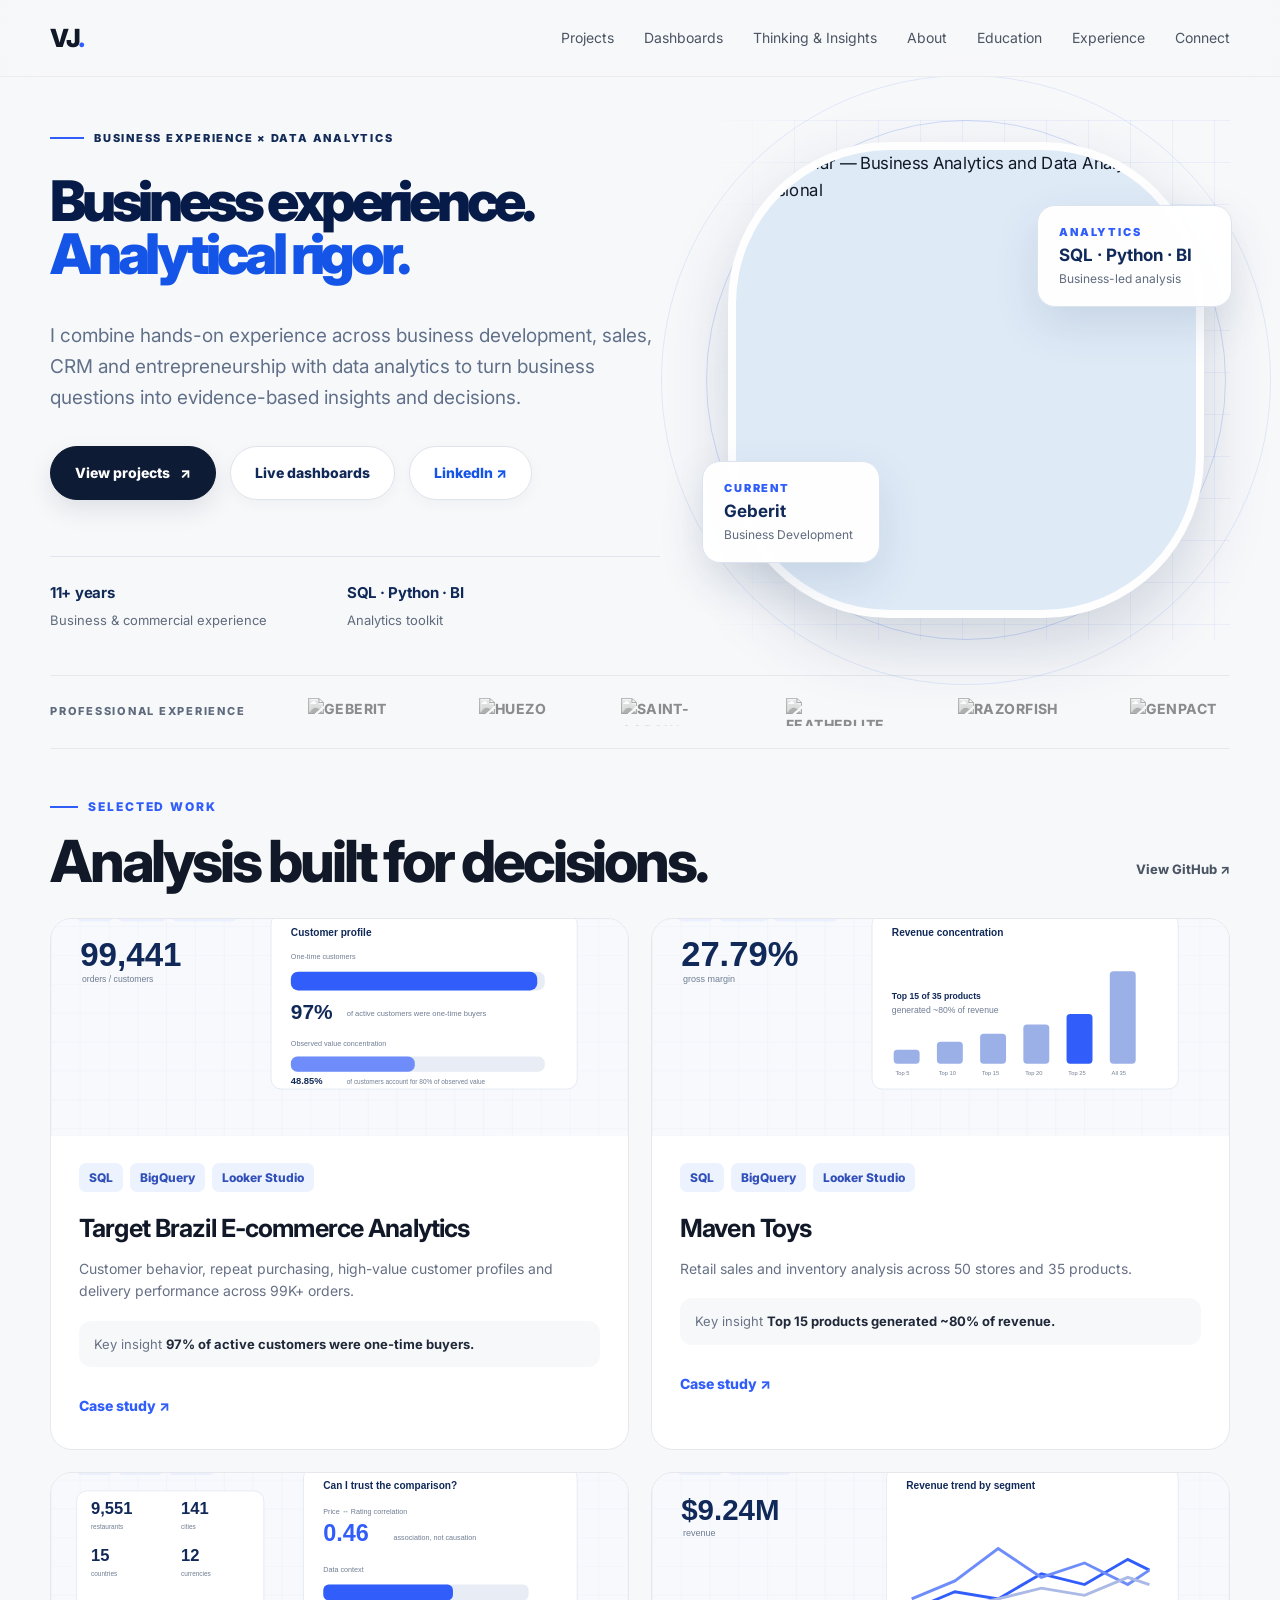
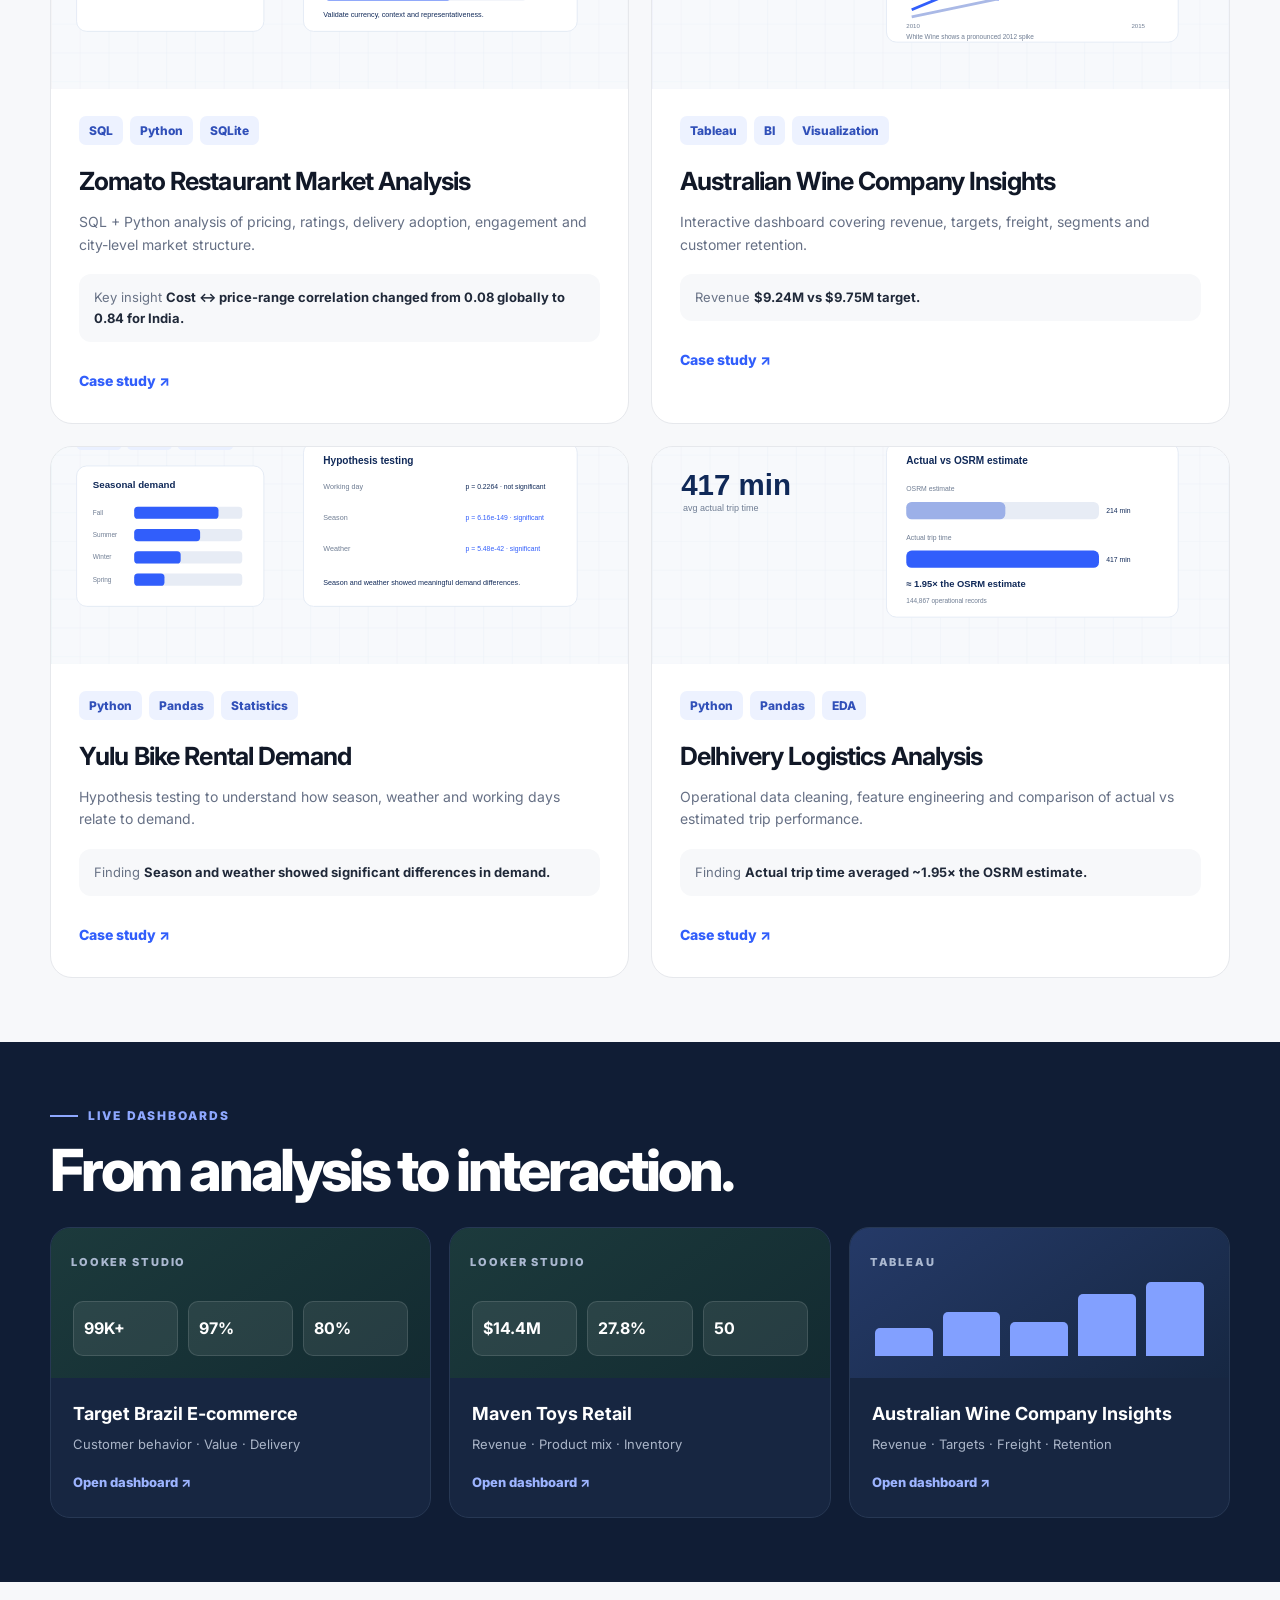
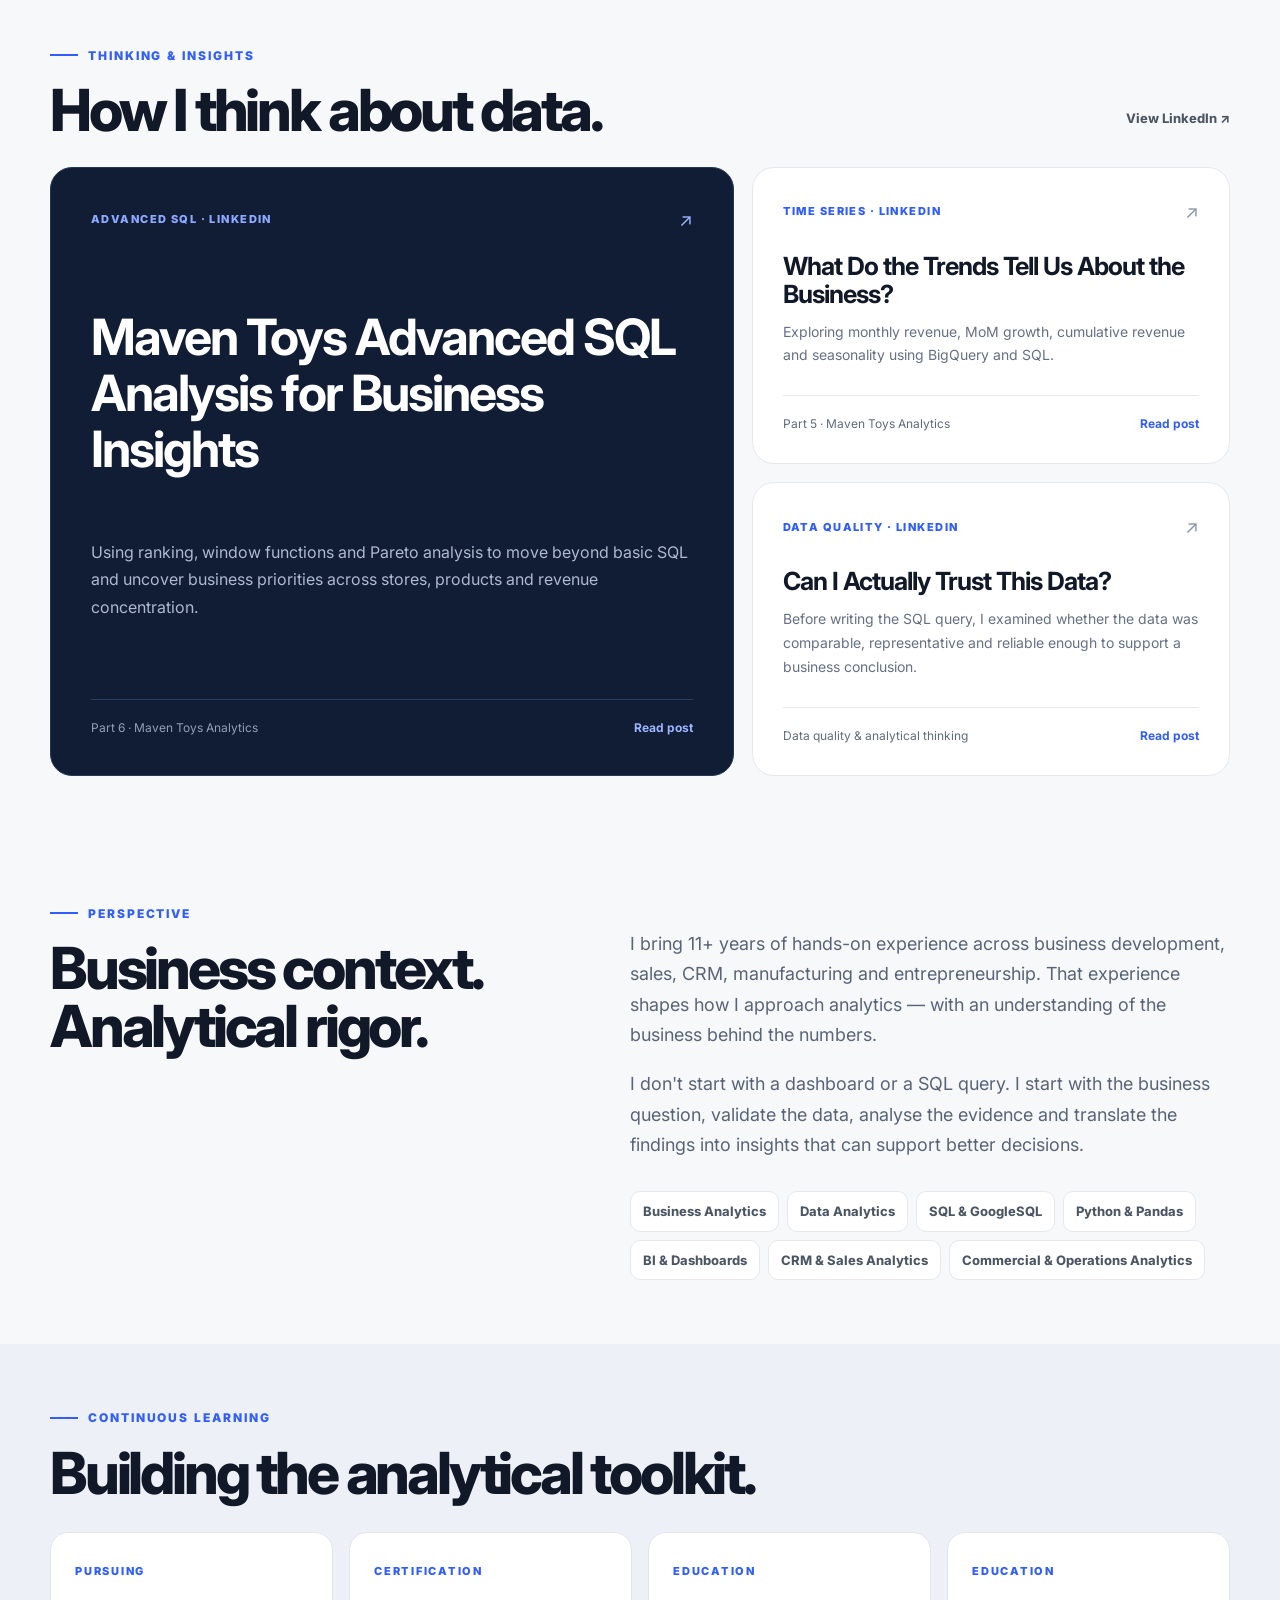
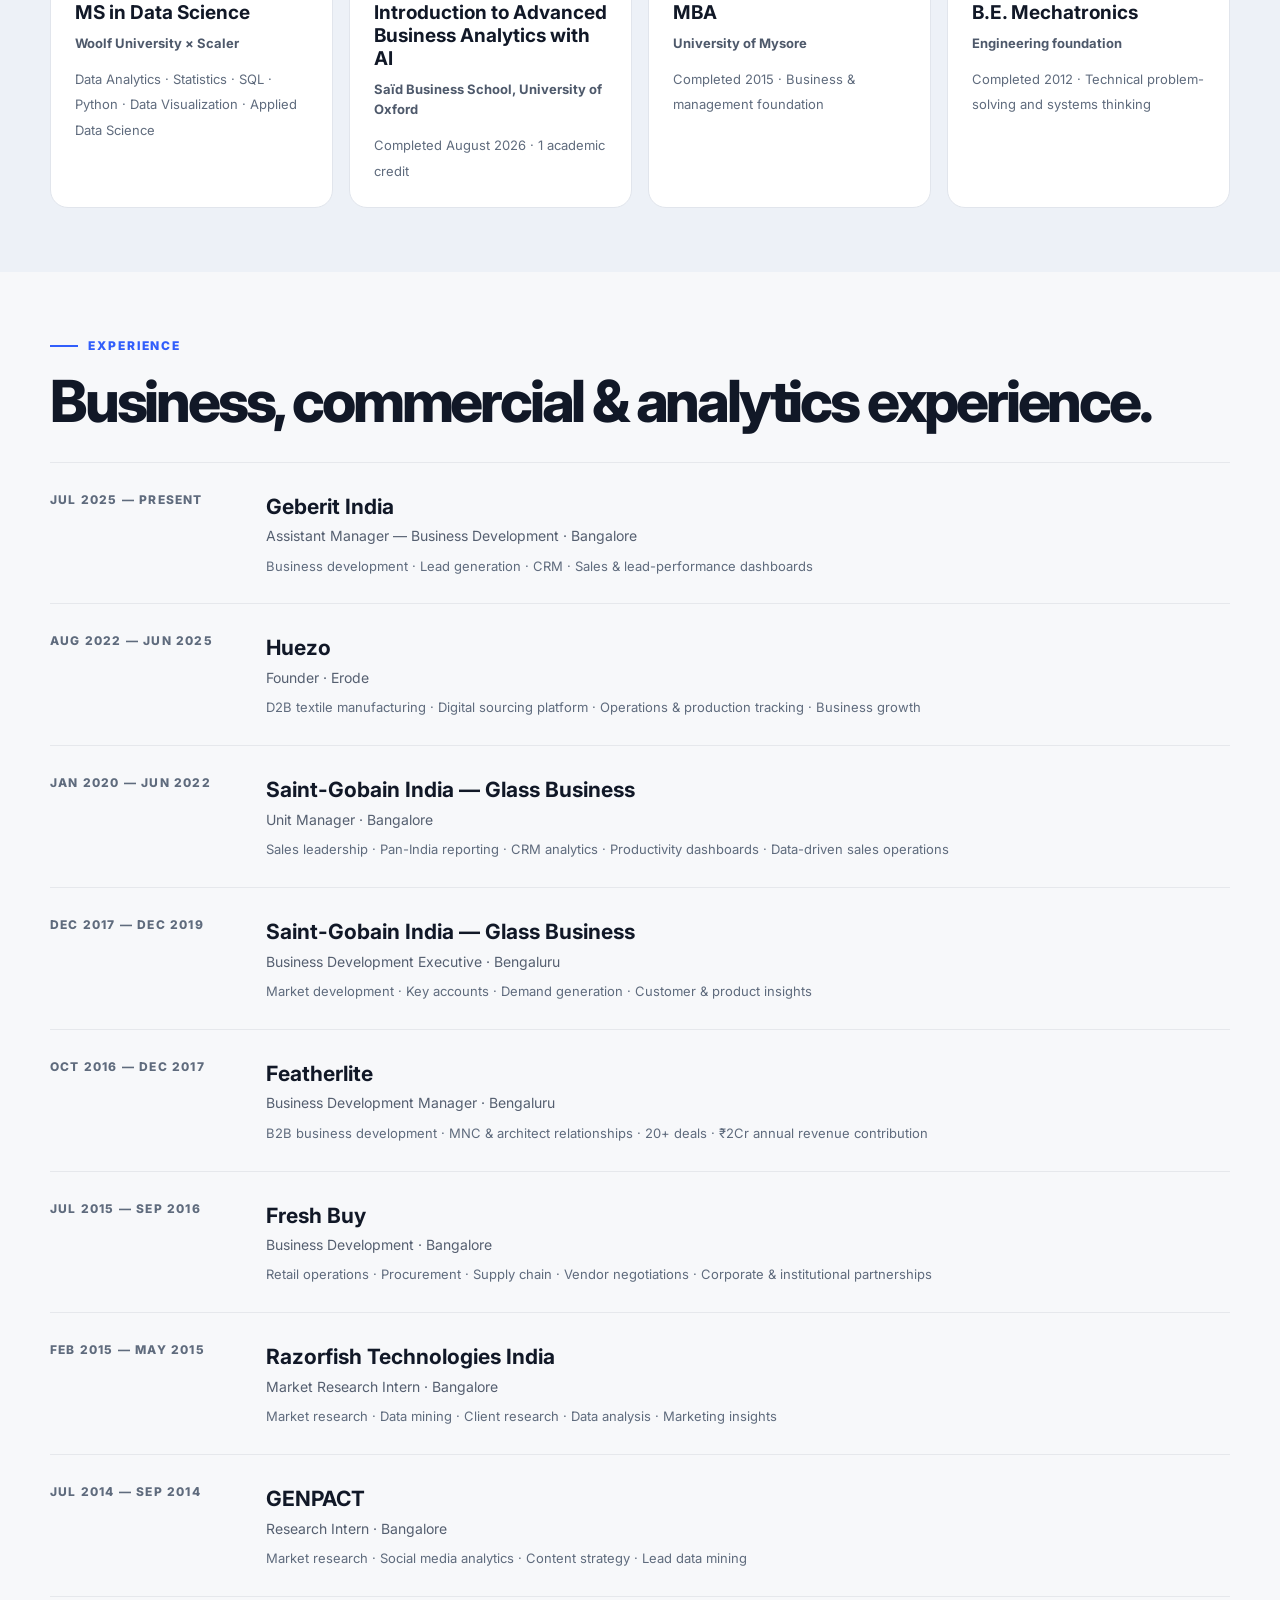
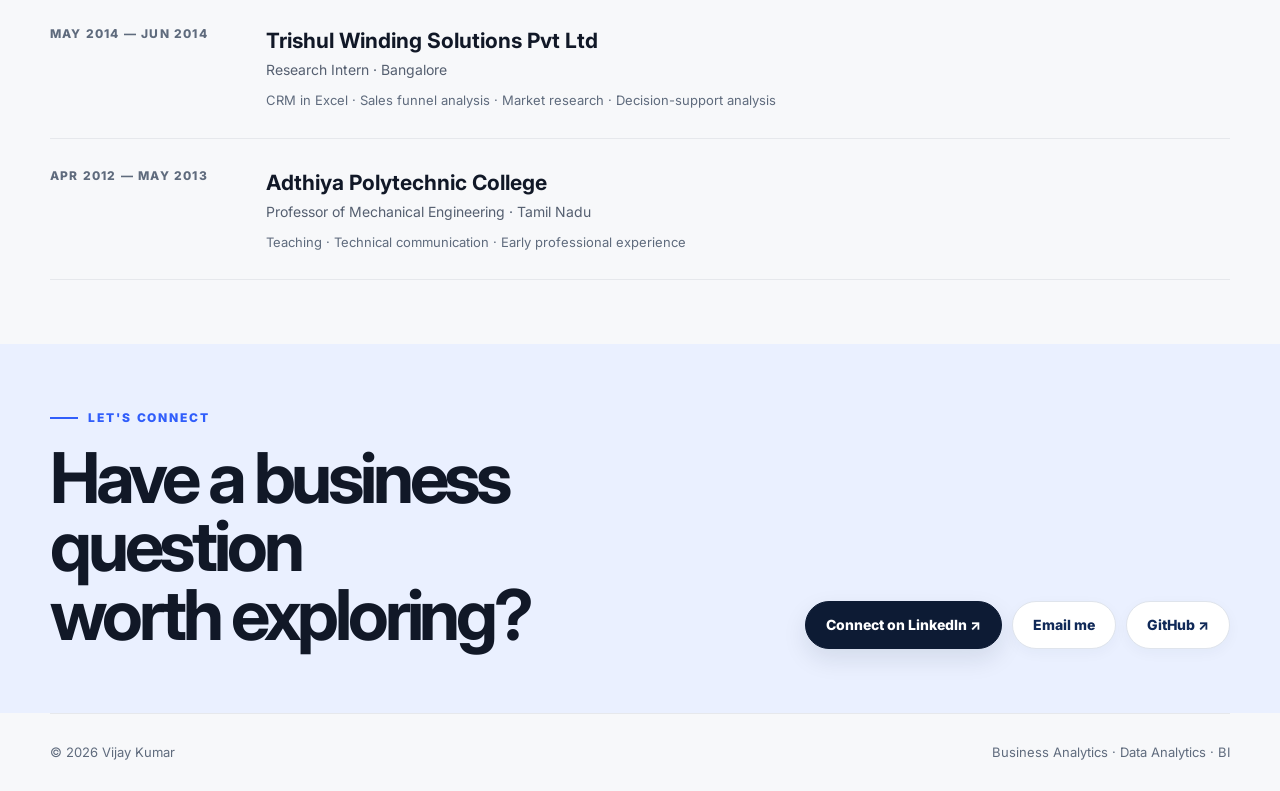
==== commit adc6ef50: "Fix professional experience logo assets" ====
--- a/index.html
+++ b/index.html
@@ -85,12 +85,12 @@
     <section class="trust container">
       <div class="trust-label">PROFESSIONAL EXPERIENCE</div>
       <div class="logo-row" aria-label="Professional experience companies">
-        <div class="company-logo"><img src="assets/logos/geberit.svg" alt="Geberit"></div>
-        <div class="company-logo"><img src="assets/logos/huezo.svg" alt="Huezo"></div>
-        <div class="company-logo"><img src="assets/logos/saint-gobain.svg" alt="Saint-Gobain"></div>
-        <div class="company-logo"><img src="assets/logos/featherlite.svg" alt="Featherlite"></div>
-        <div class="company-logo"><img src="assets/logos/razorfish.svg" alt="Razorfish"></div>
-        <div class="company-logo"><img src="assets/logos/genpact.svg" alt="Genpact"></div>
+        <div class="company-logo"><img src="https://cdn.simpleicons.org/geberit/0d1b34" alt="Geberit"></div>
+        <div class="company-logo"><img src="https://www.huezo.in/favicon.ico" alt="Huezo"></div>
+        <div class="company-logo"><img src="https://cdn.simpleicons.org/saint-gobain/0d1b34" alt="Saint-Gobain"></div>
+        <div class="company-logo"><img src="https://featherlitefurniture.com/favicon.ico" alt="Featherlite"></div>
+        <div class="company-logo"><img src="https://cdn.simpleicons.org/razorfish/0d1b34" alt="Razorfish"></div>
+        <div class="company-logo"><img src="https://cdn.simpleicons.org/genpact/0d1b34" alt="Genpact"></div>
       </div>
     </section>
 
--- a/styles.css
+++ b/styles.css
@@ -251,12 +251,6 @@
   object-fit:contain;
   filter:grayscale(1);
 }
-.company-logo.huezo-logo img,
-.company-logo.featherlite-logo img{
-  width:34px;
-  height:34px;
-  filter:grayscale(1);
-}
 .company-logo:hover{
   opacity:1;
   transform:translateY(-1px);
@@ -289,9 +283,4 @@
     max-width:112px;
     height:24px;
   }
-  .company-logo.huezo-logo img,
-  .company-logo.featherlite-logo img{
-    width:30px;
-    height:30px;
-  }
-}
+}
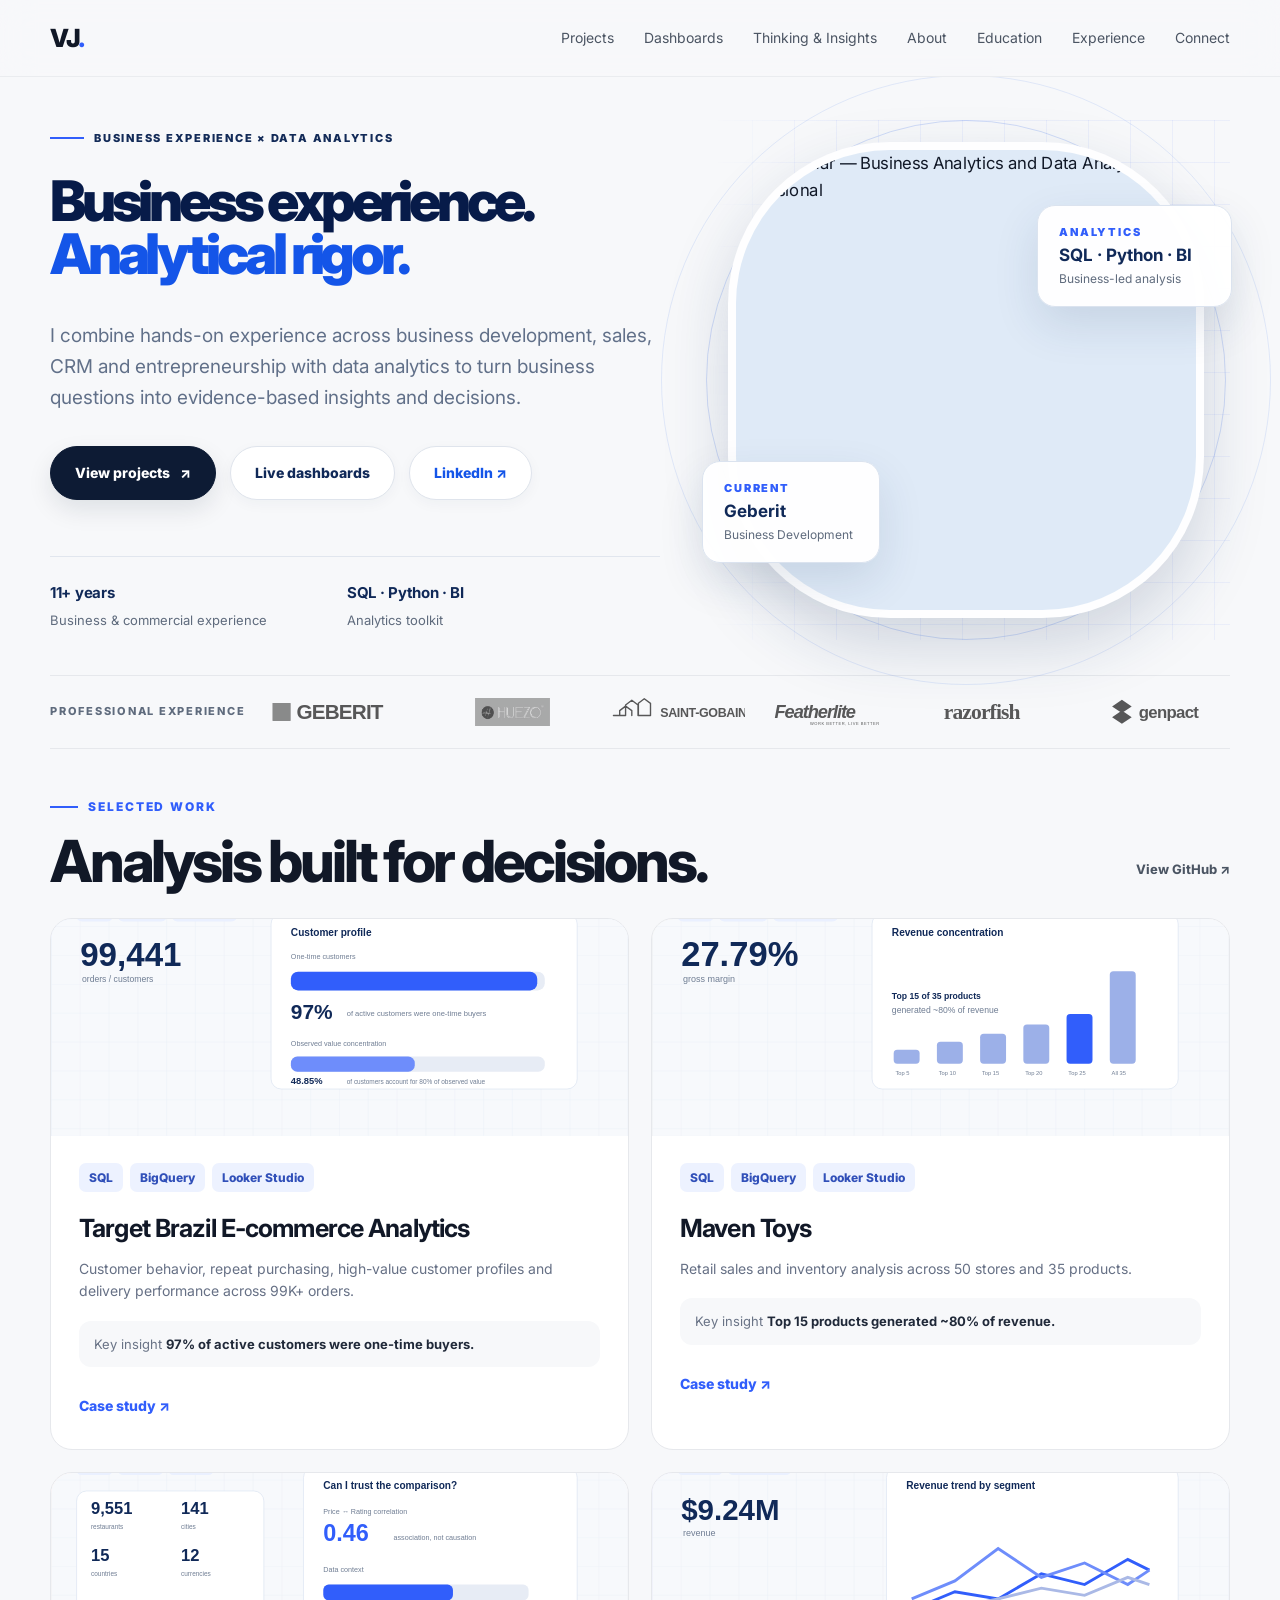
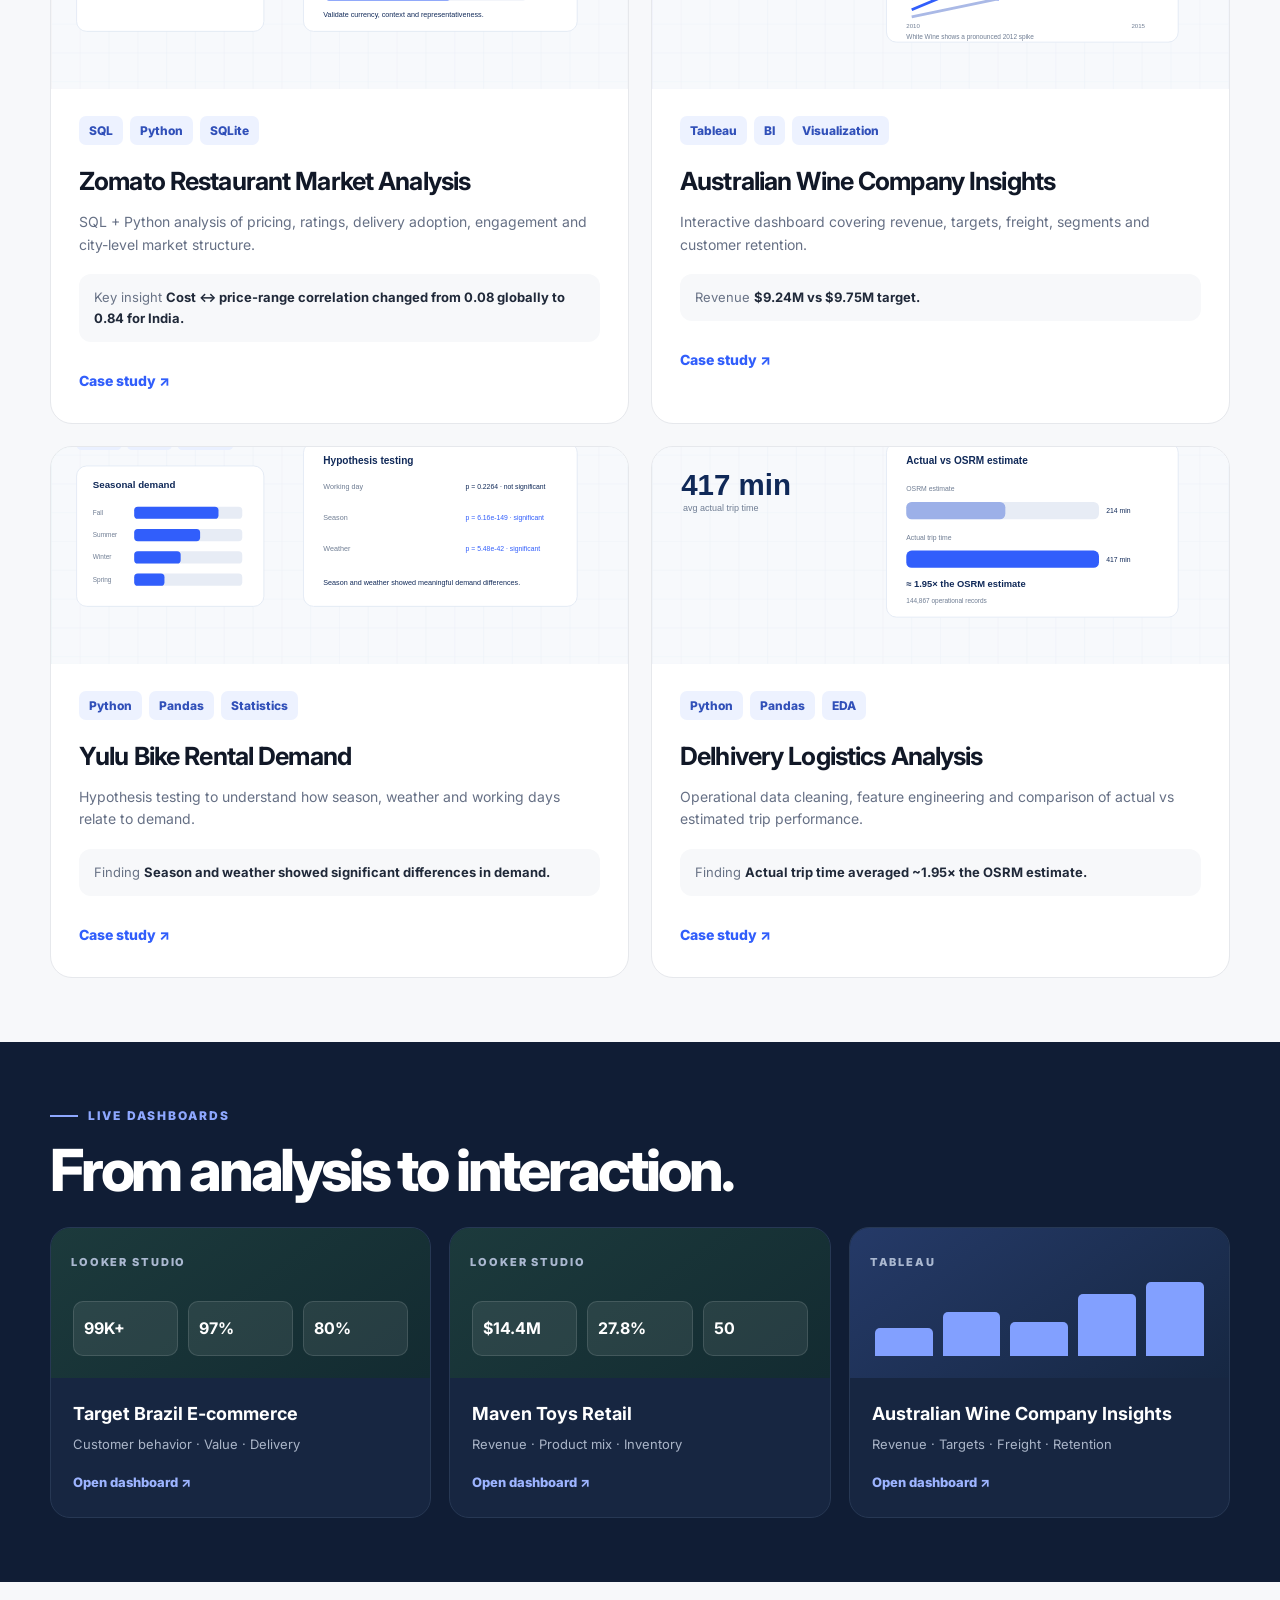
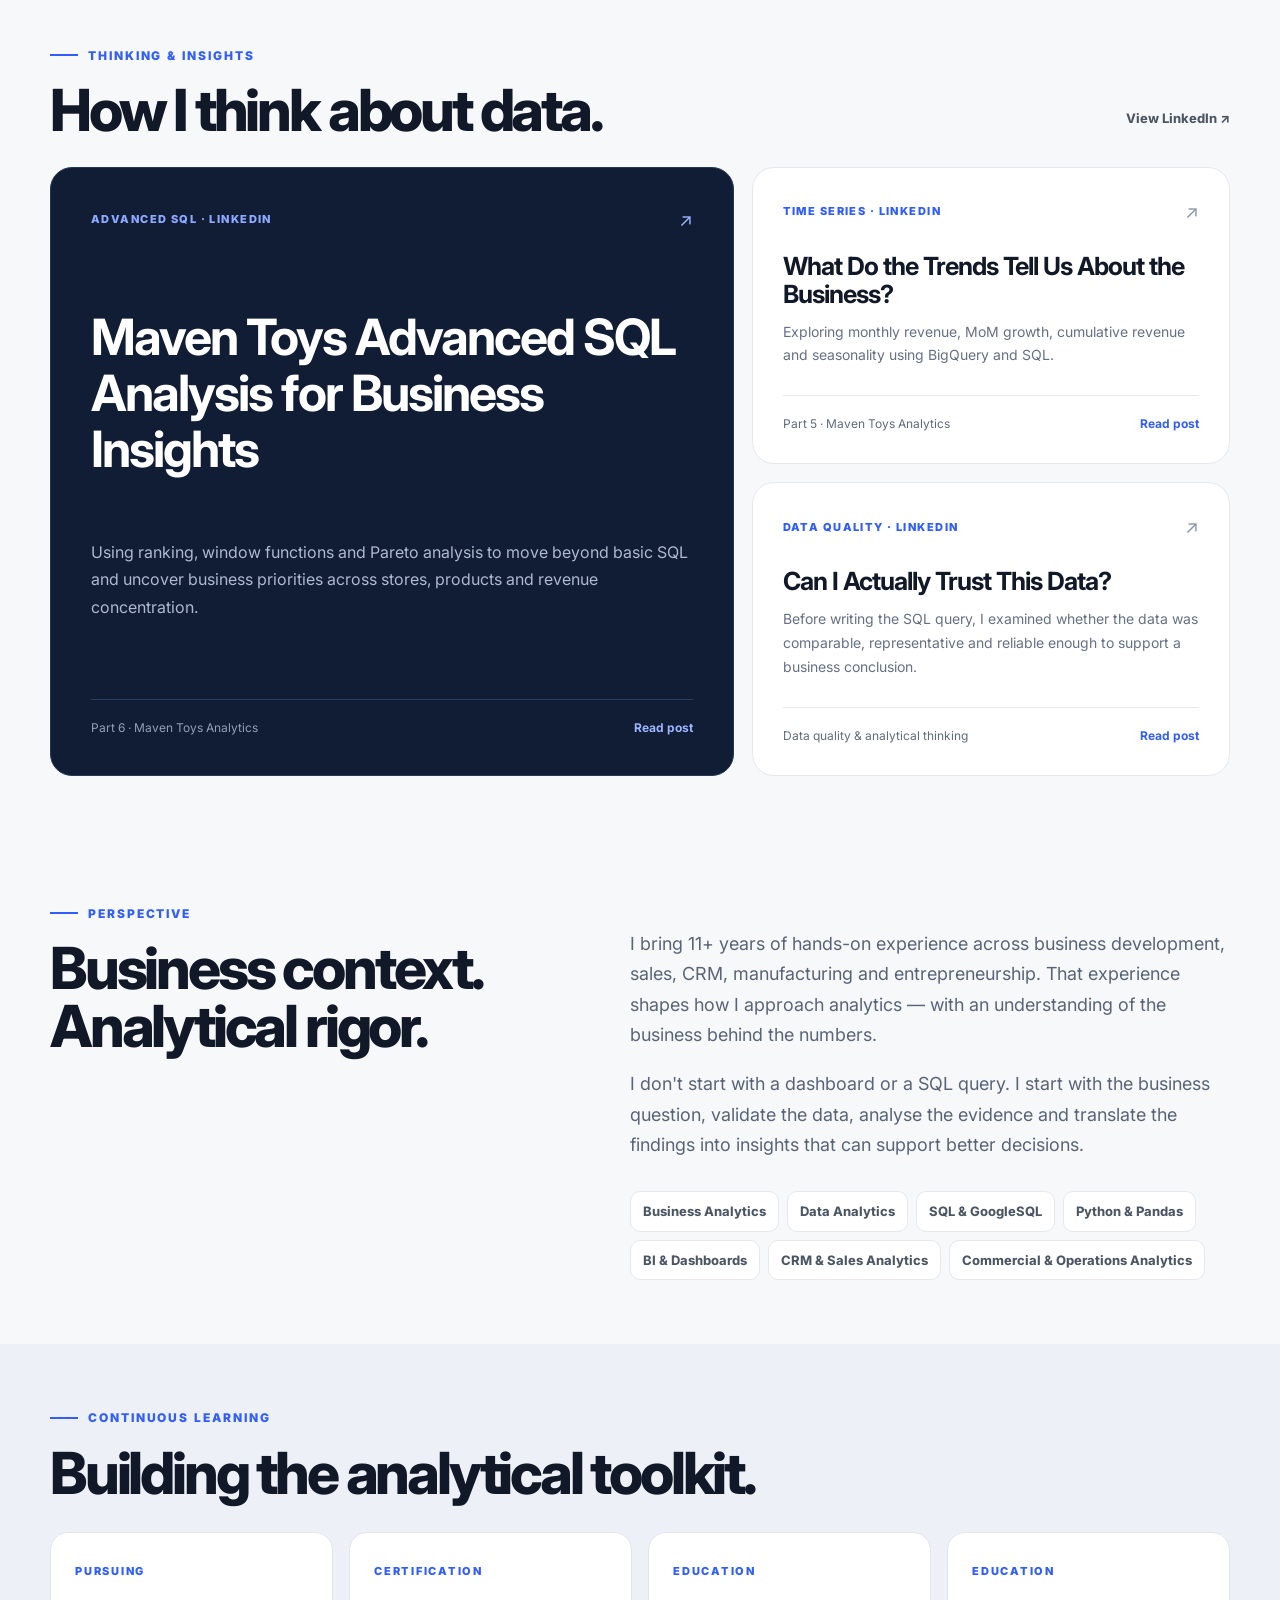
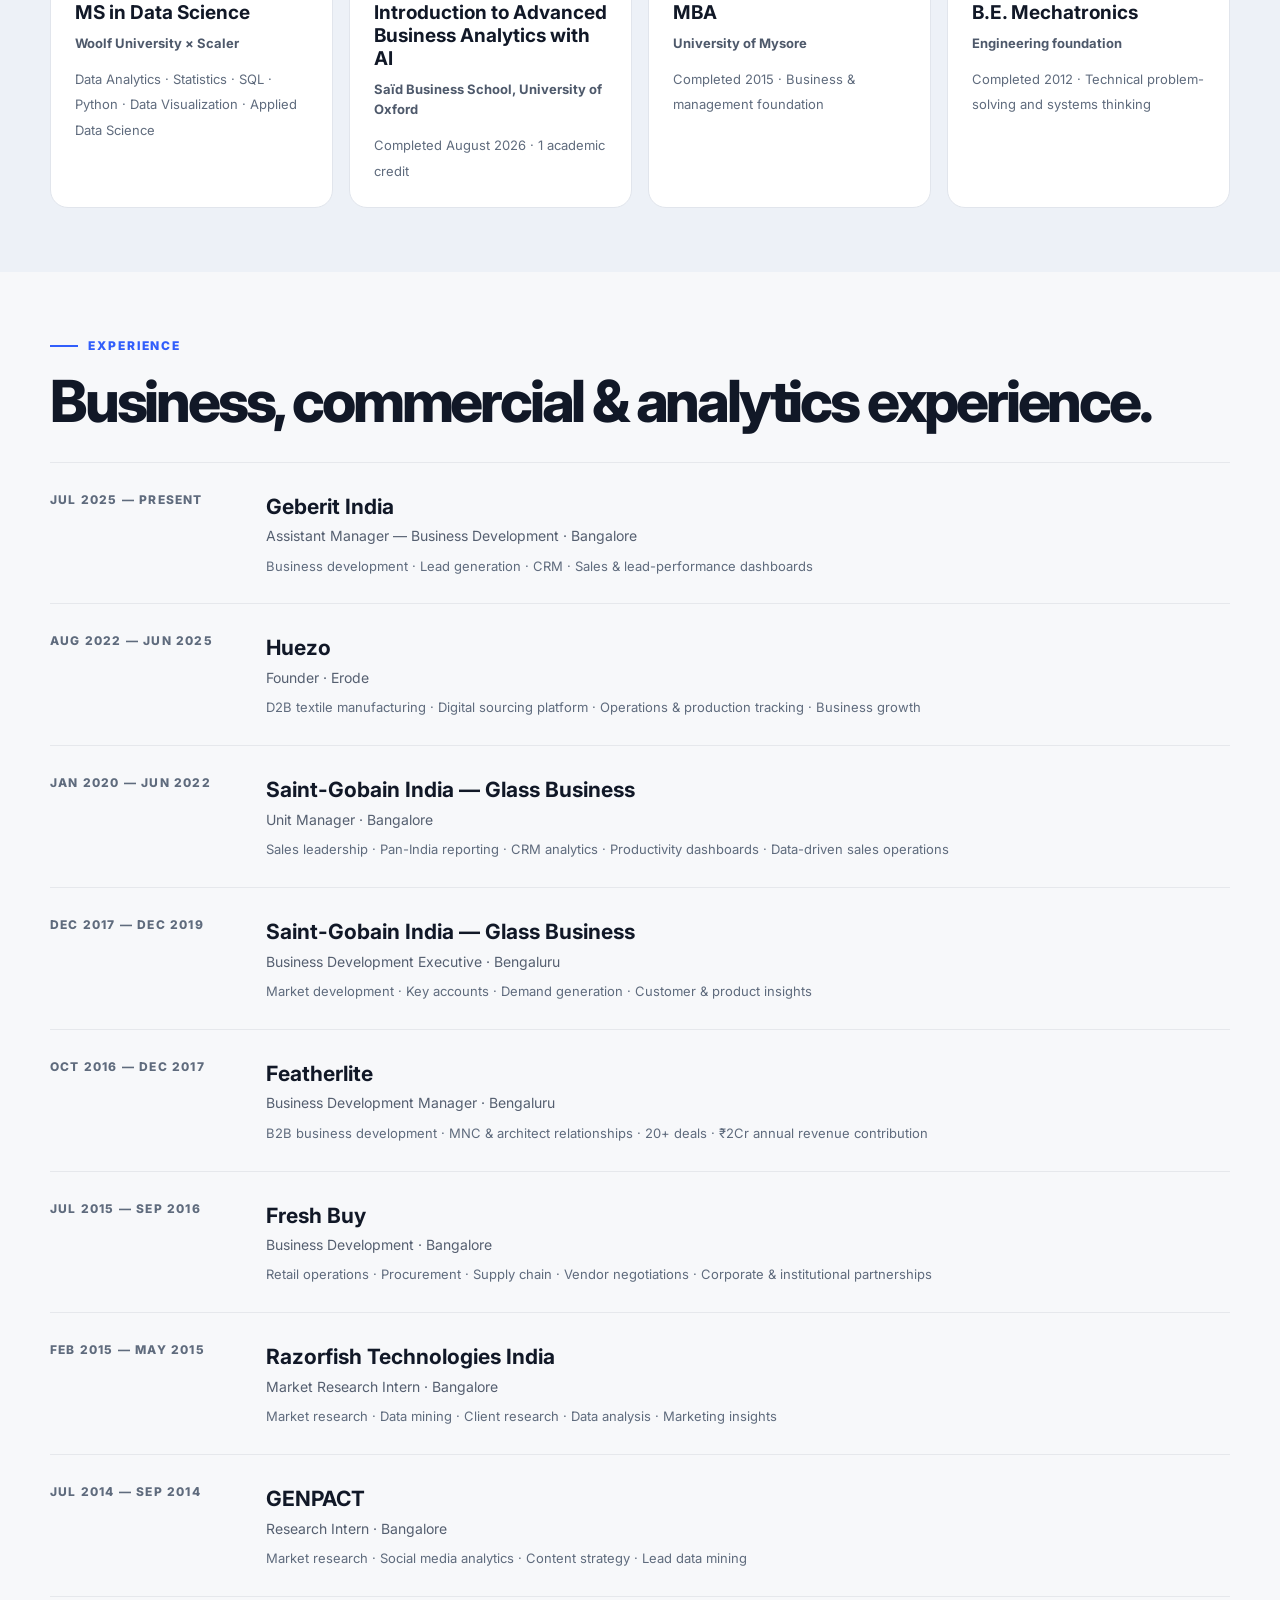
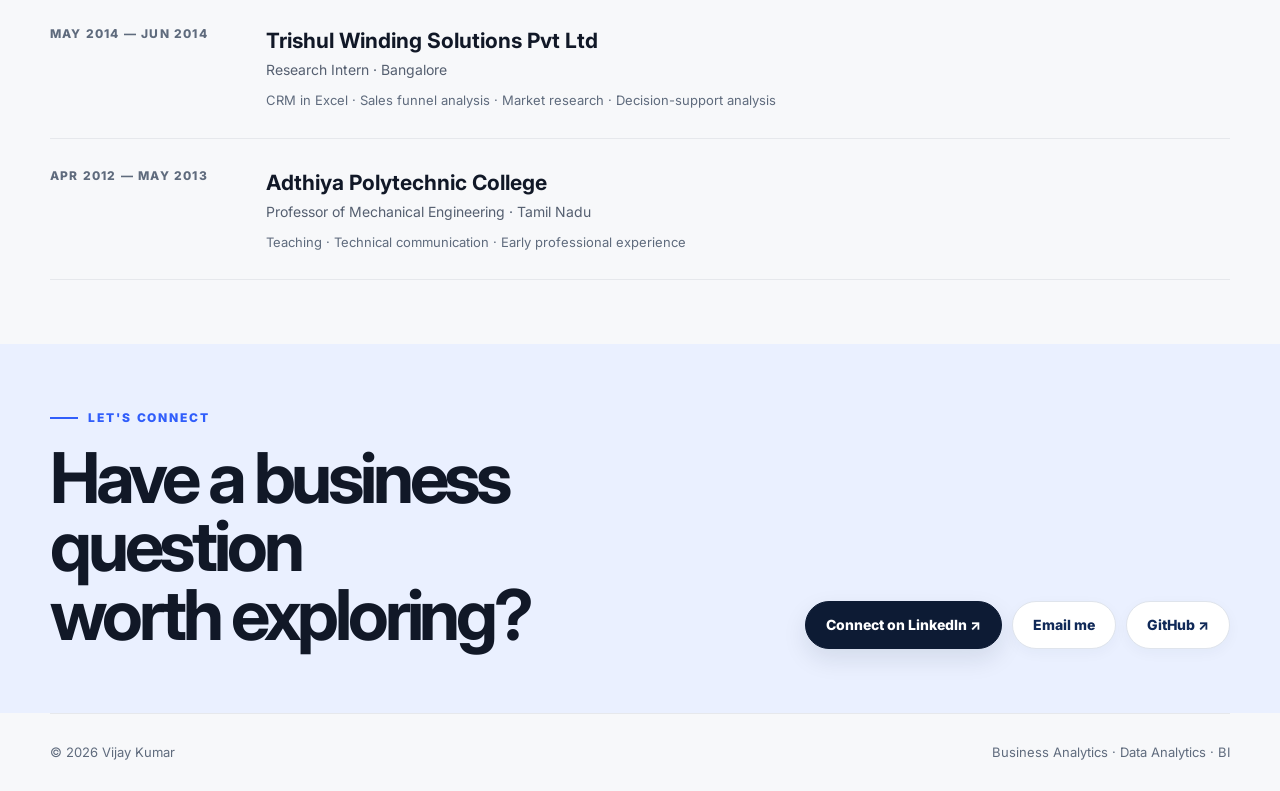
==== commit 7b865dc0: "Fix professional experience logos" ====
--- a/index.html
+++ b/index.html
@@ -85,12 +85,12 @@
     <section class="trust container">
       <div class="trust-label">PROFESSIONAL EXPERIENCE</div>
       <div class="logo-row" aria-label="Professional experience companies">
-        <div class="company-logo"><img src="https://cdn.simpleicons.org/geberit/0d1b34" alt="Geberit"></div>
-        <div class="company-logo"><img src="https://www.huezo.in/favicon.ico" alt="Huezo"></div>
-        <div class="company-logo"><img src="https://cdn.simpleicons.org/saint-gobain/0d1b34" alt="Saint-Gobain"></div>
-        <div class="company-logo"><img src="https://featherlitefurniture.com/favicon.ico" alt="Featherlite"></div>
-        <div class="company-logo"><img src="https://cdn.simpleicons.org/razorfish/0d1b34" alt="Razorfish"></div>
-        <div class="company-logo"><img src="https://cdn.simpleicons.org/genpact/0d1b34" alt="Genpact"></div>
+        <div class="company-logo"><img src="assets/logos/geberit.svg" alt="Geberit"></div>
+        <div class="company-logo"><img src="assets/logos/huezo.svg" alt="Huezo"></div>
+        <div class="company-logo"><img src="assets/logos/saint-gobain.svg" alt="Saint-Gobain"></div>
+        <div class="company-logo"><img src="assets/logos/featherlite.svg" alt="Featherlite"></div>
+        <div class="company-logo"><img src="assets/logos/razorfish.svg" alt="Razorfish"></div>
+        <div class="company-logo"><img src="assets/logos/genpact.svg" alt="Genpact"></div>
       </div>
     </section>
 
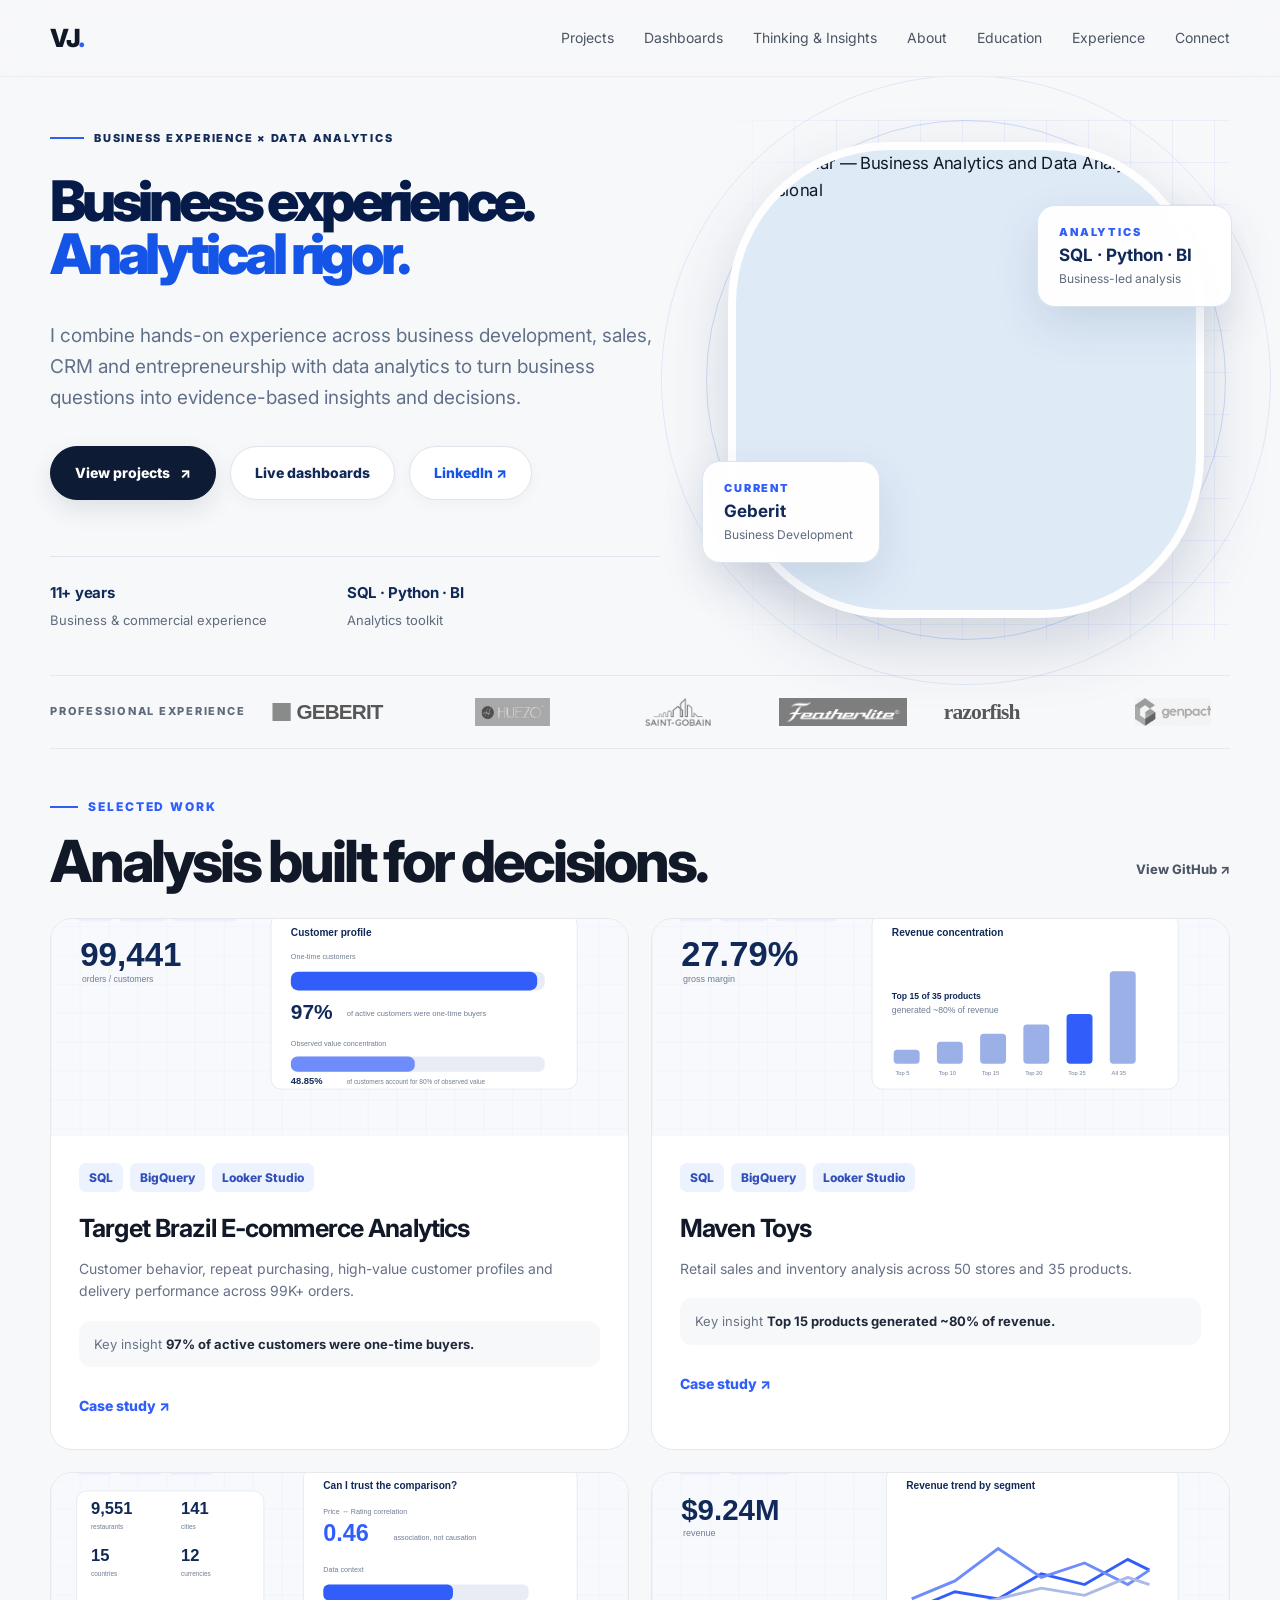
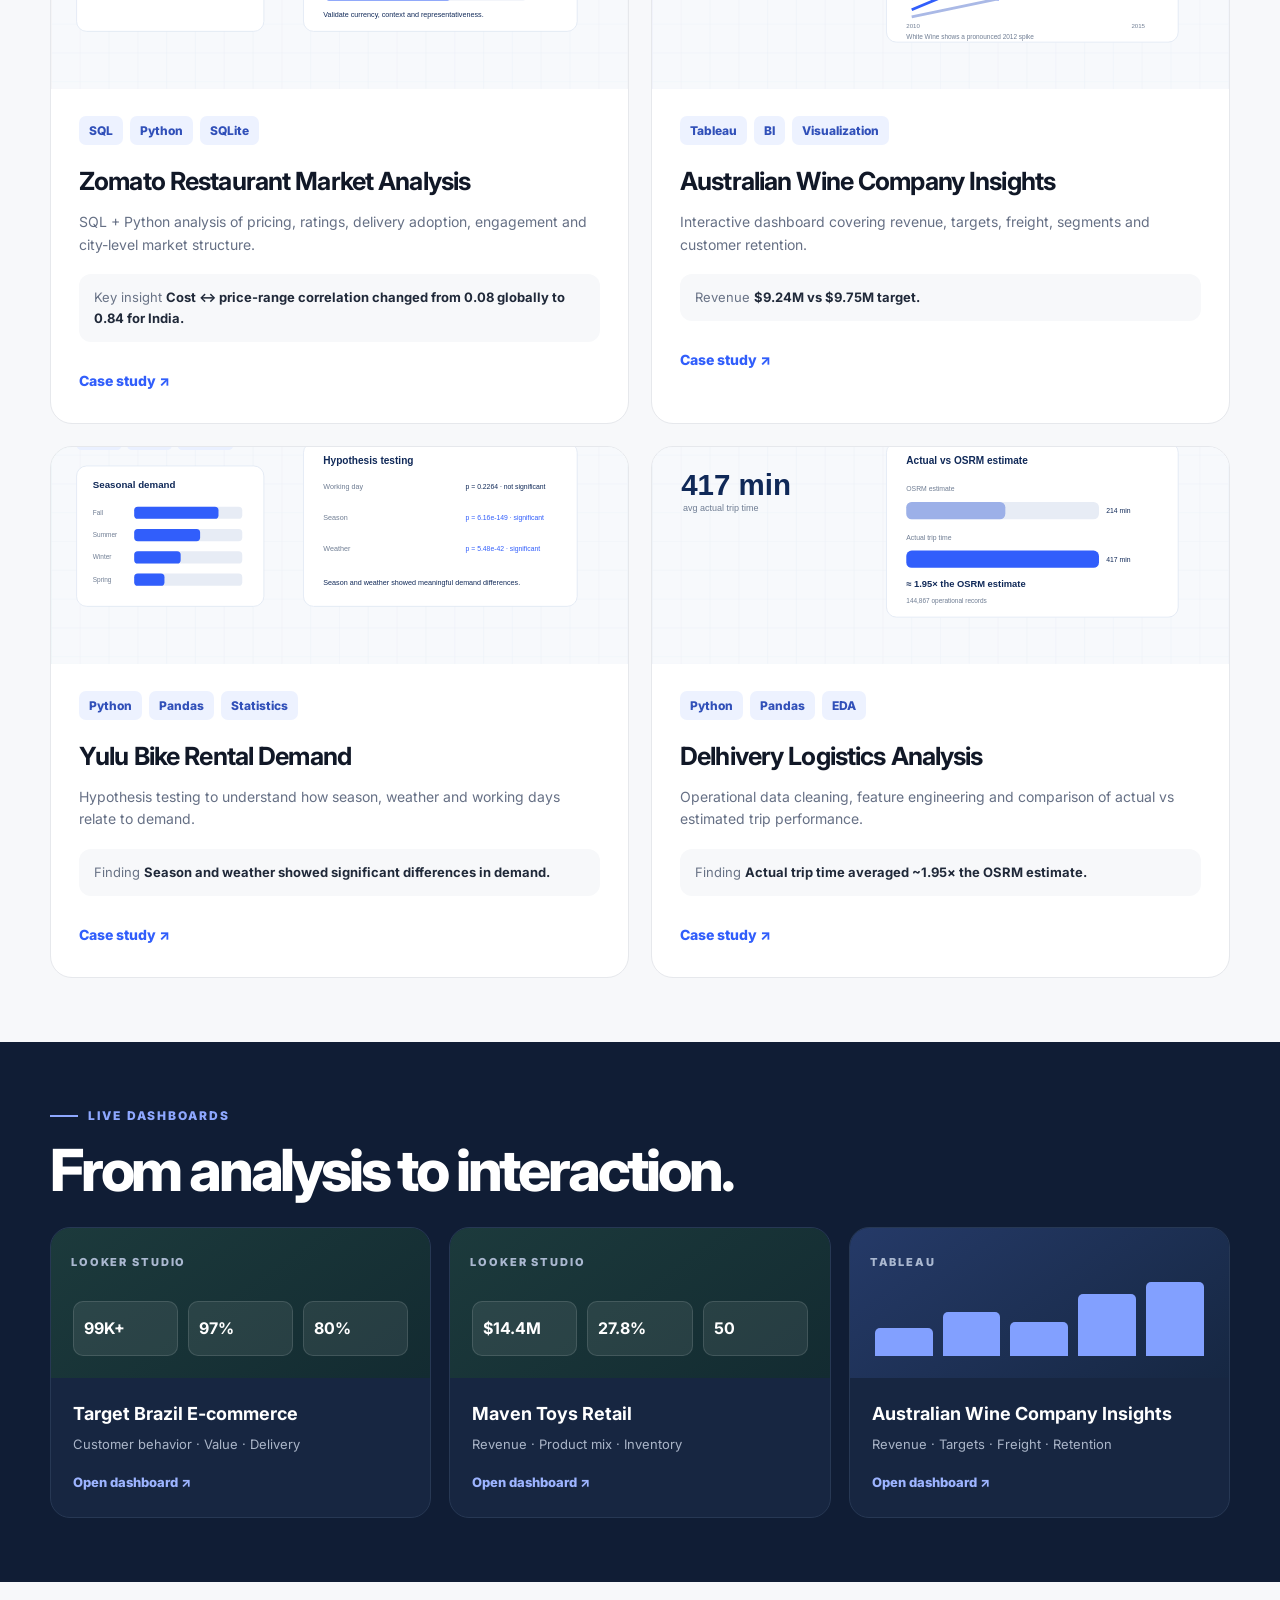
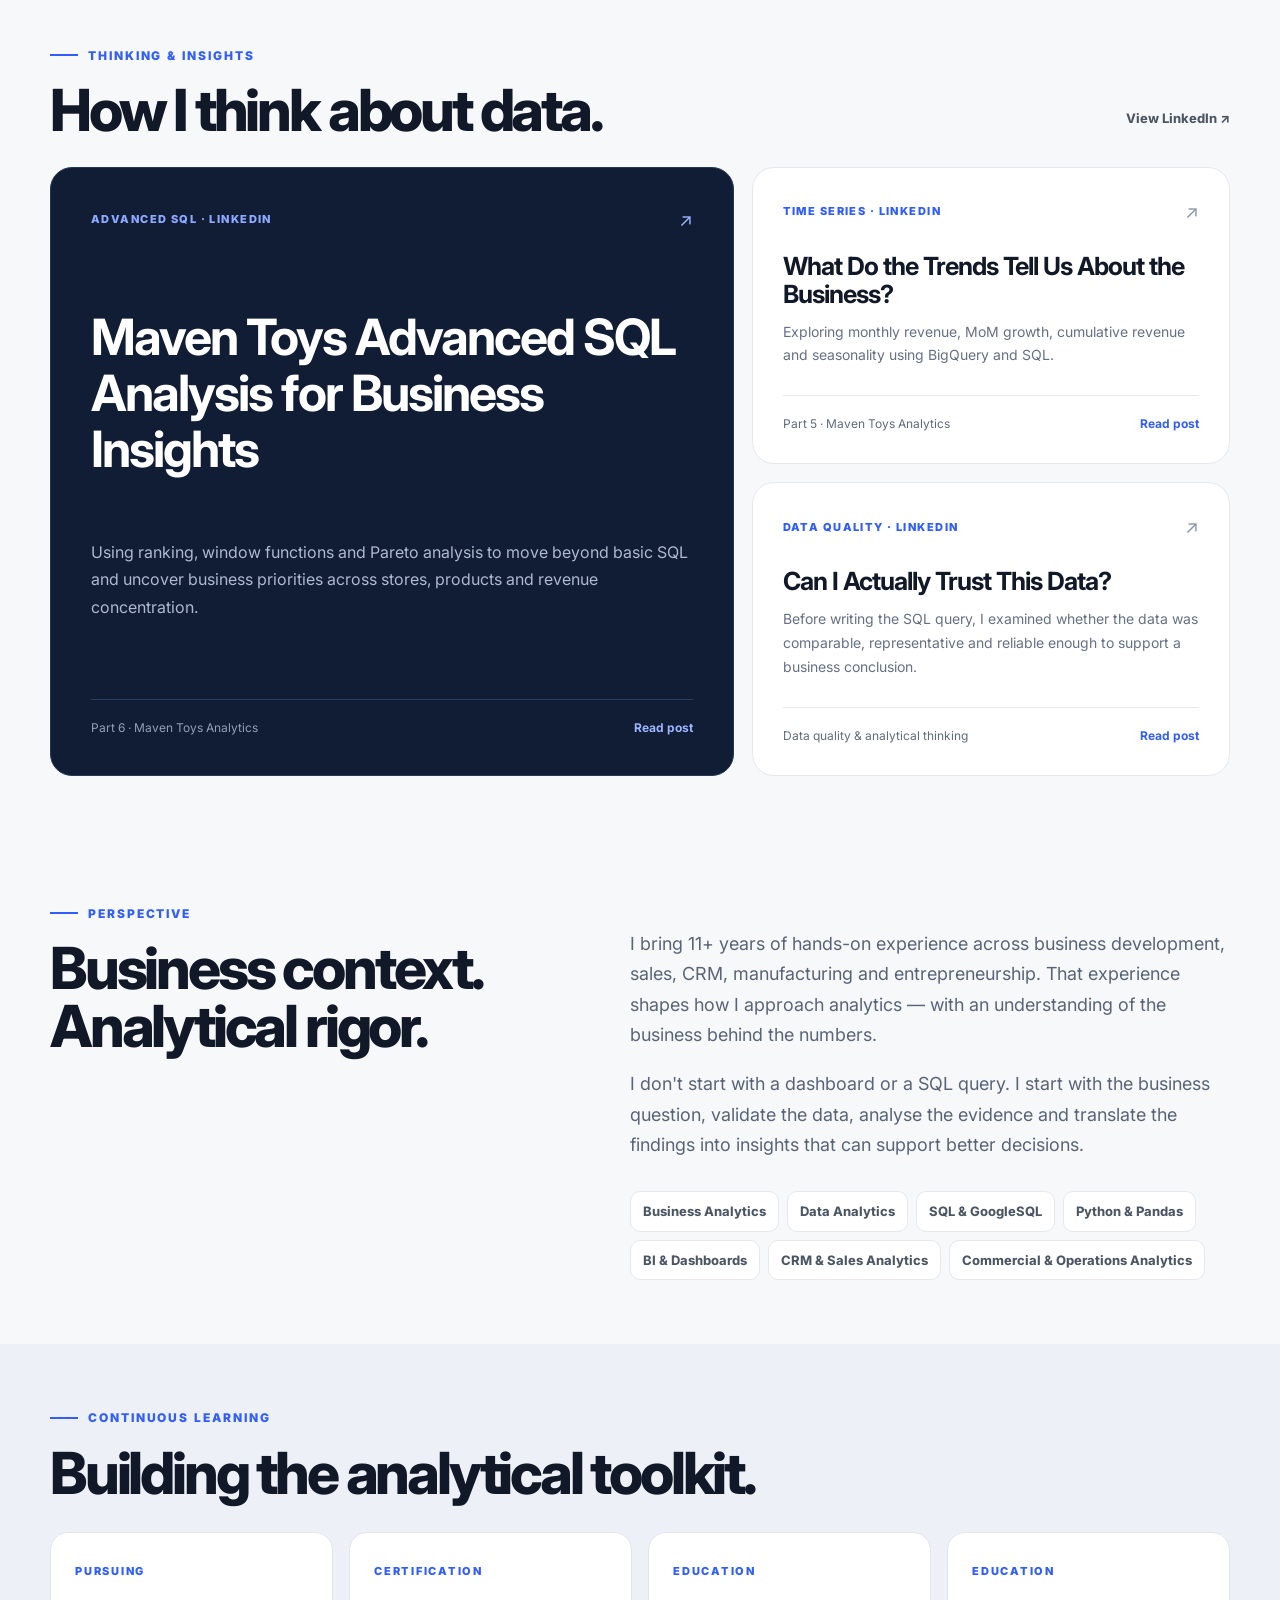
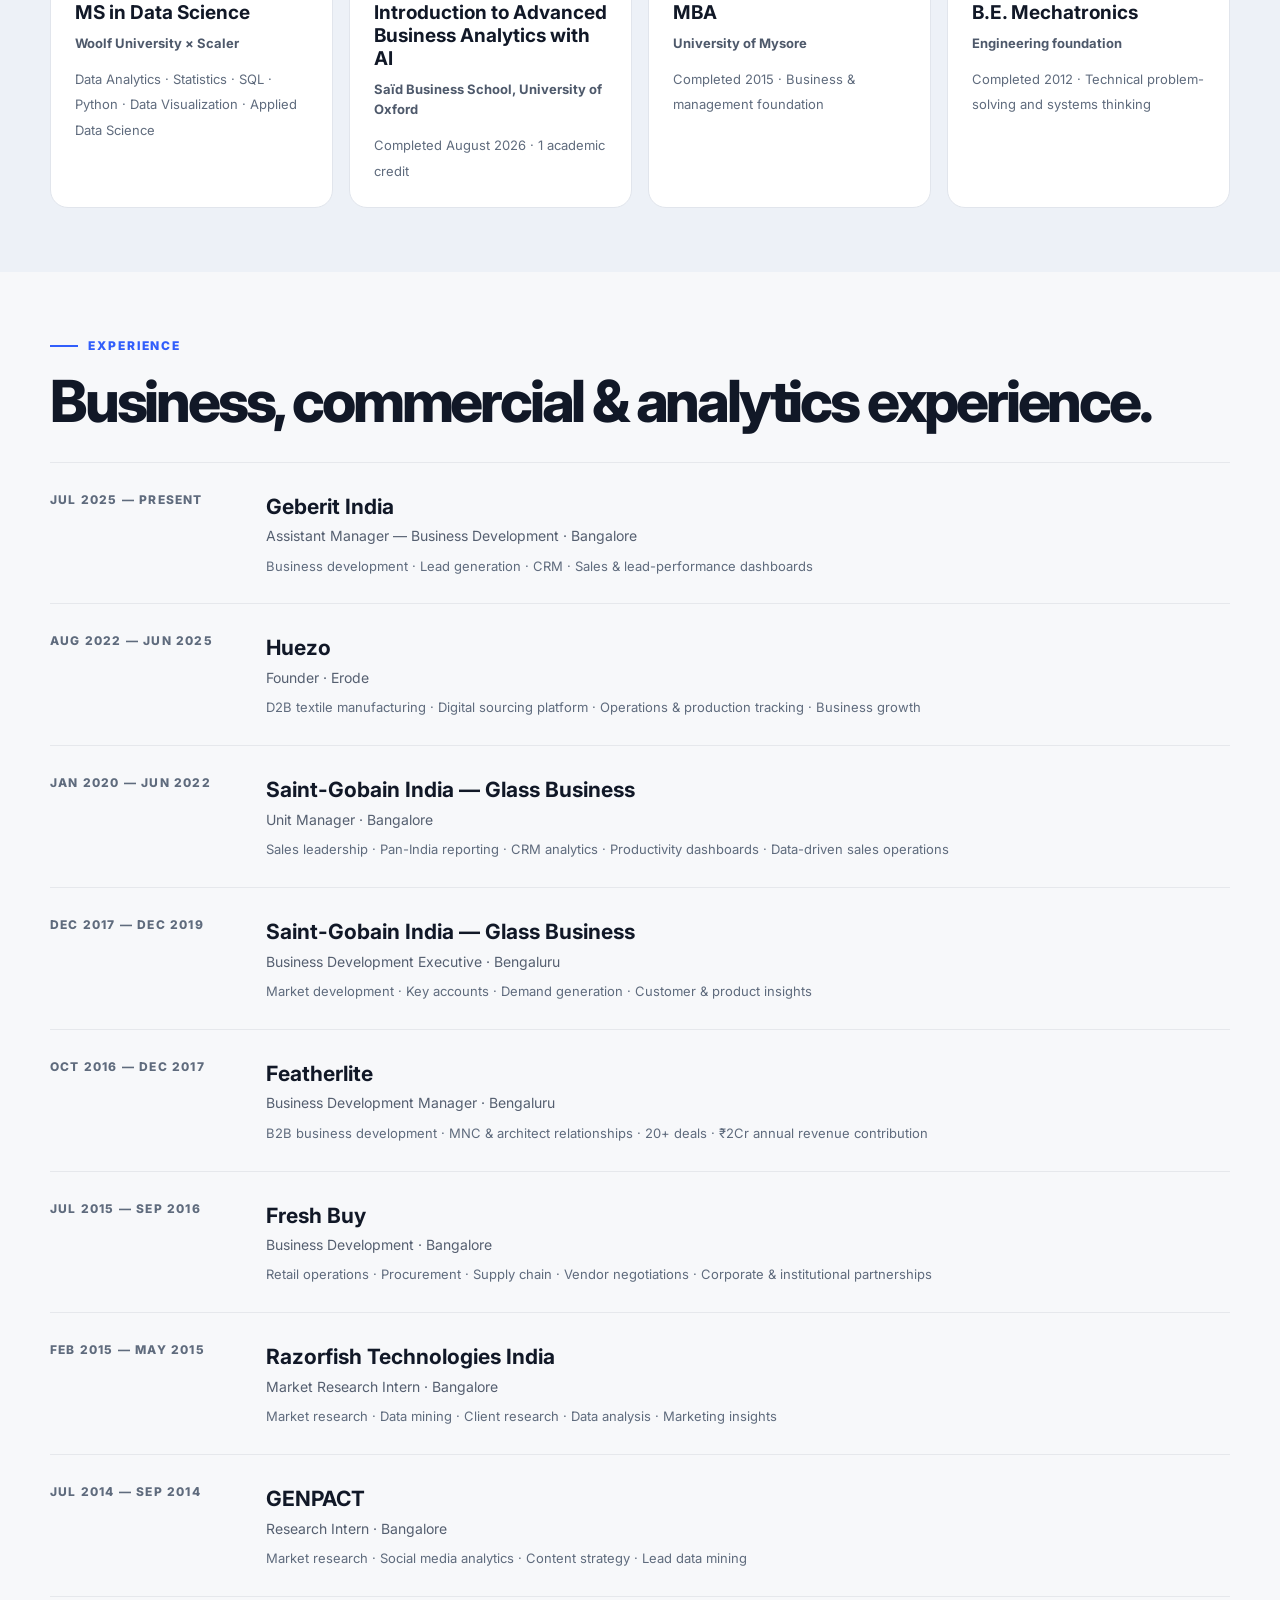
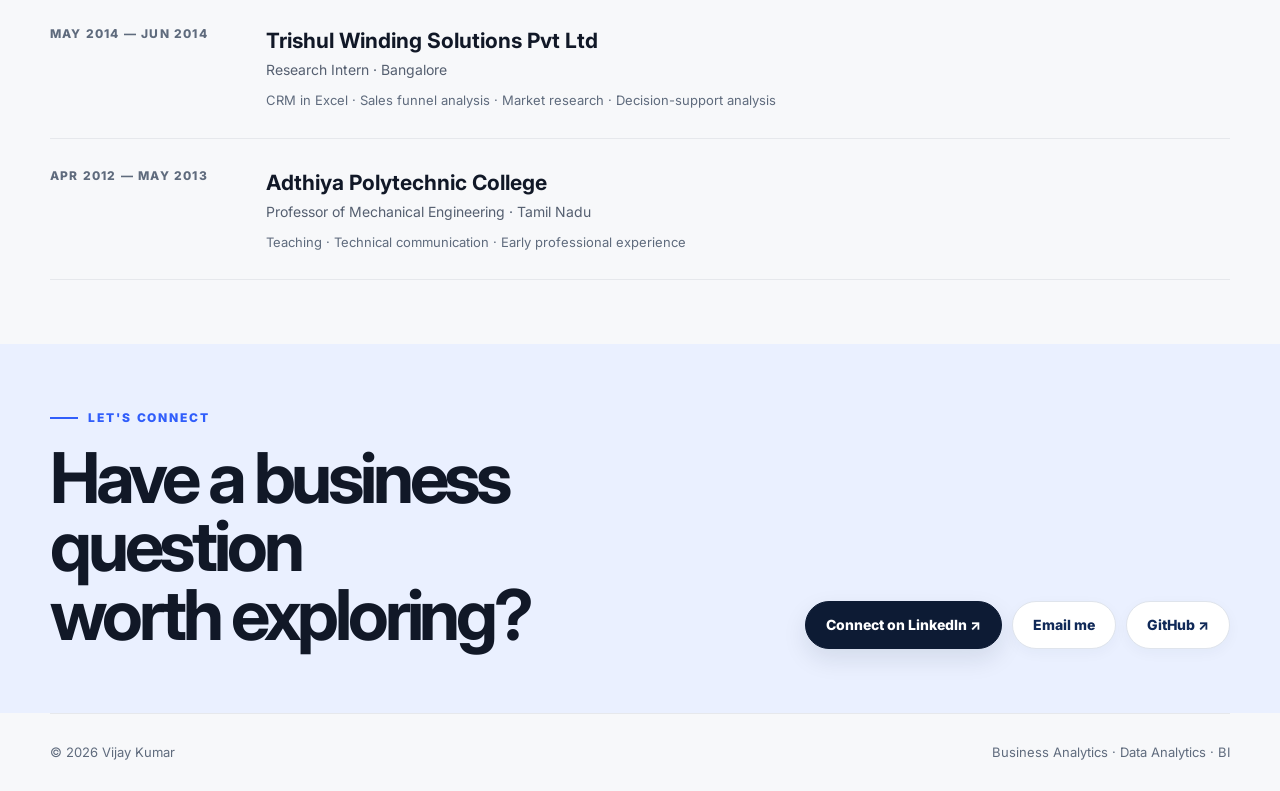
==== commit 9223d02a: "Use uploaded company logo assets" ====
--- a/index.html
+++ b/index.html
@@ -87,10 +87,10 @@
       <div class="logo-row" aria-label="Professional experience companies">
         <div class="company-logo"><img src="assets/logos/geberit.svg" alt="Geberit"></div>
         <div class="company-logo"><img src="assets/logos/huezo.svg" alt="Huezo"></div>
-        <div class="company-logo"><img src="assets/logos/saint-gobain.svg" alt="Saint-Gobain"></div>
-        <div class="company-logo"><img src="assets/logos/featherlite.svg" alt="Featherlite"></div>
+        <div class="company-logo"><img src="assets/logos/8zm99VS1pi_20230121.png" alt="Saint-Gobain"></div>
+        <div class="company-logo"><img src="assets/logos/Featherlite-red-band-logo.png" alt="Featherlite"></div>
         <div class="company-logo"><img src="assets/logos/razorfish.svg" alt="Razorfish"></div>
-        <div class="company-logo"><img src="assets/logos/genpact.svg" alt="Genpact"></div>
+        <div class="company-logo"><img src="assets/logos/png-transparent-genpact-hd-logo.png" alt="Genpact"></div>
       </div>
     </section>
 
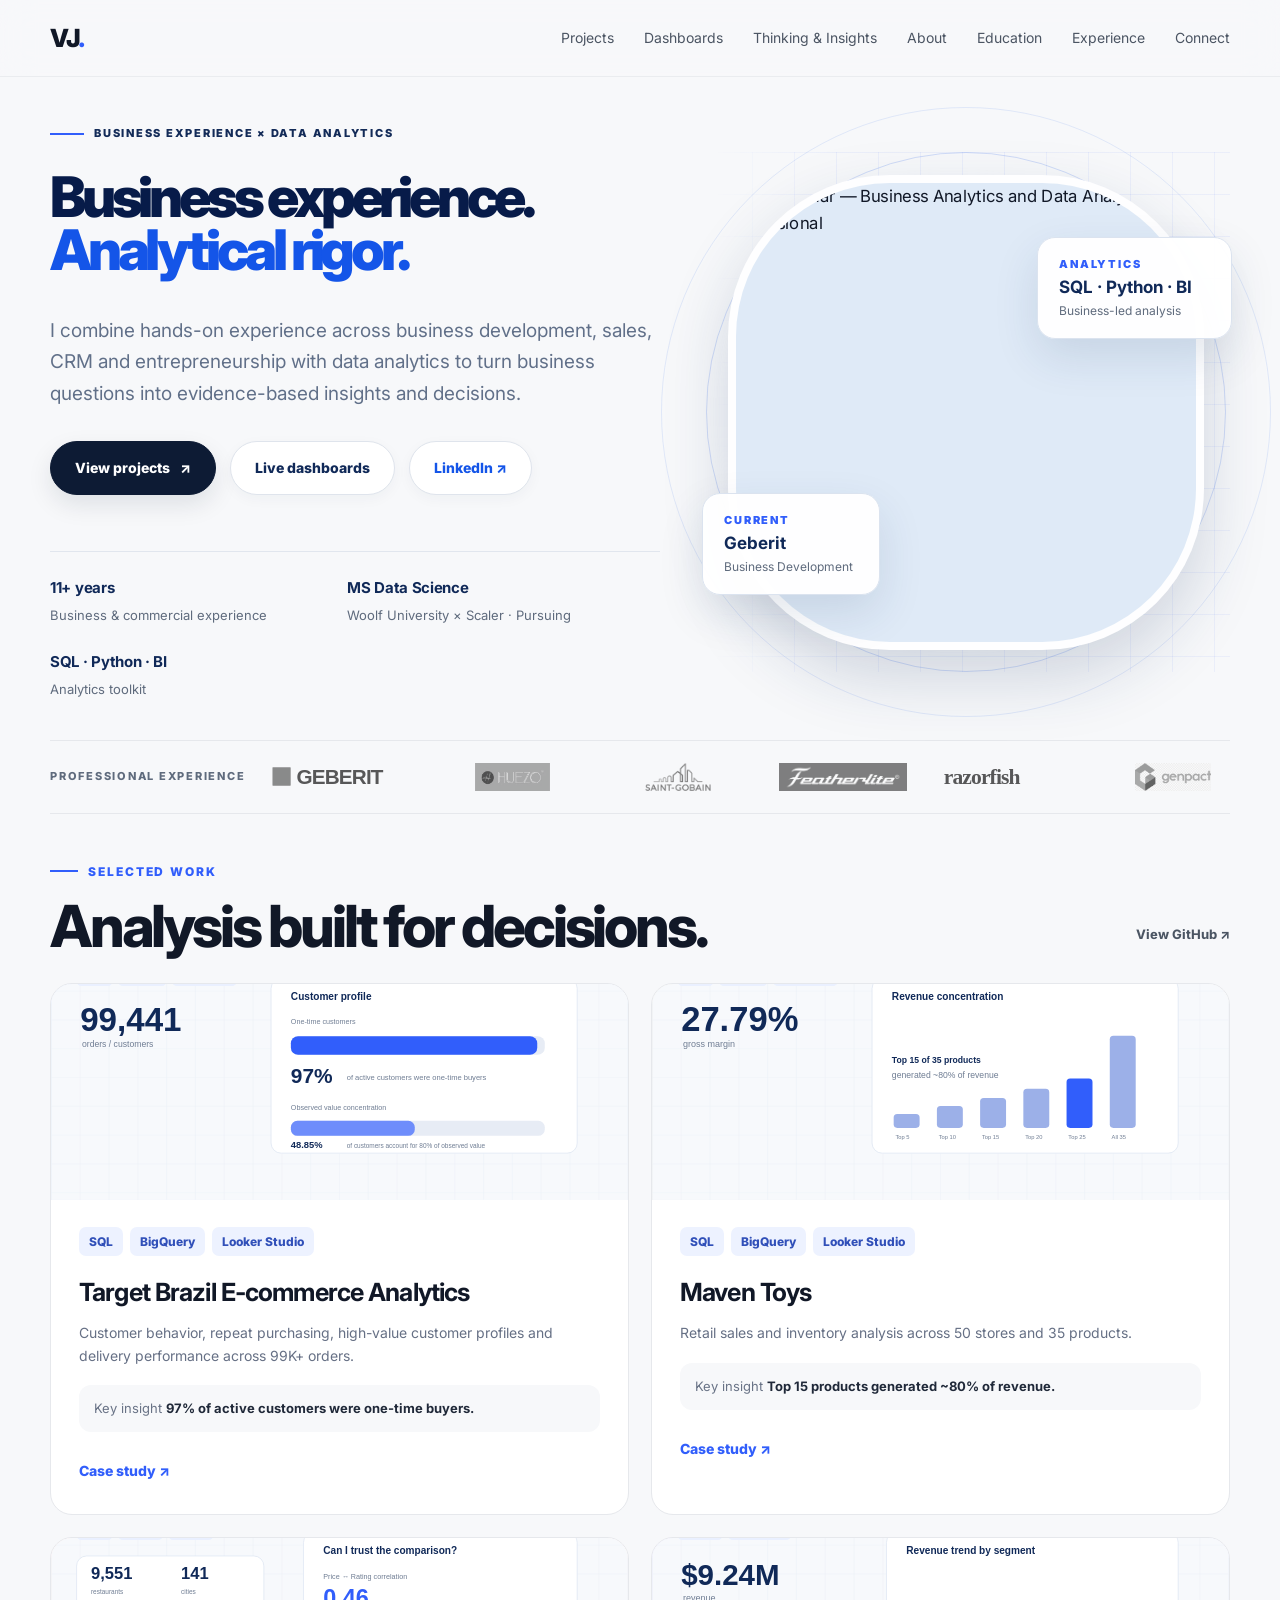
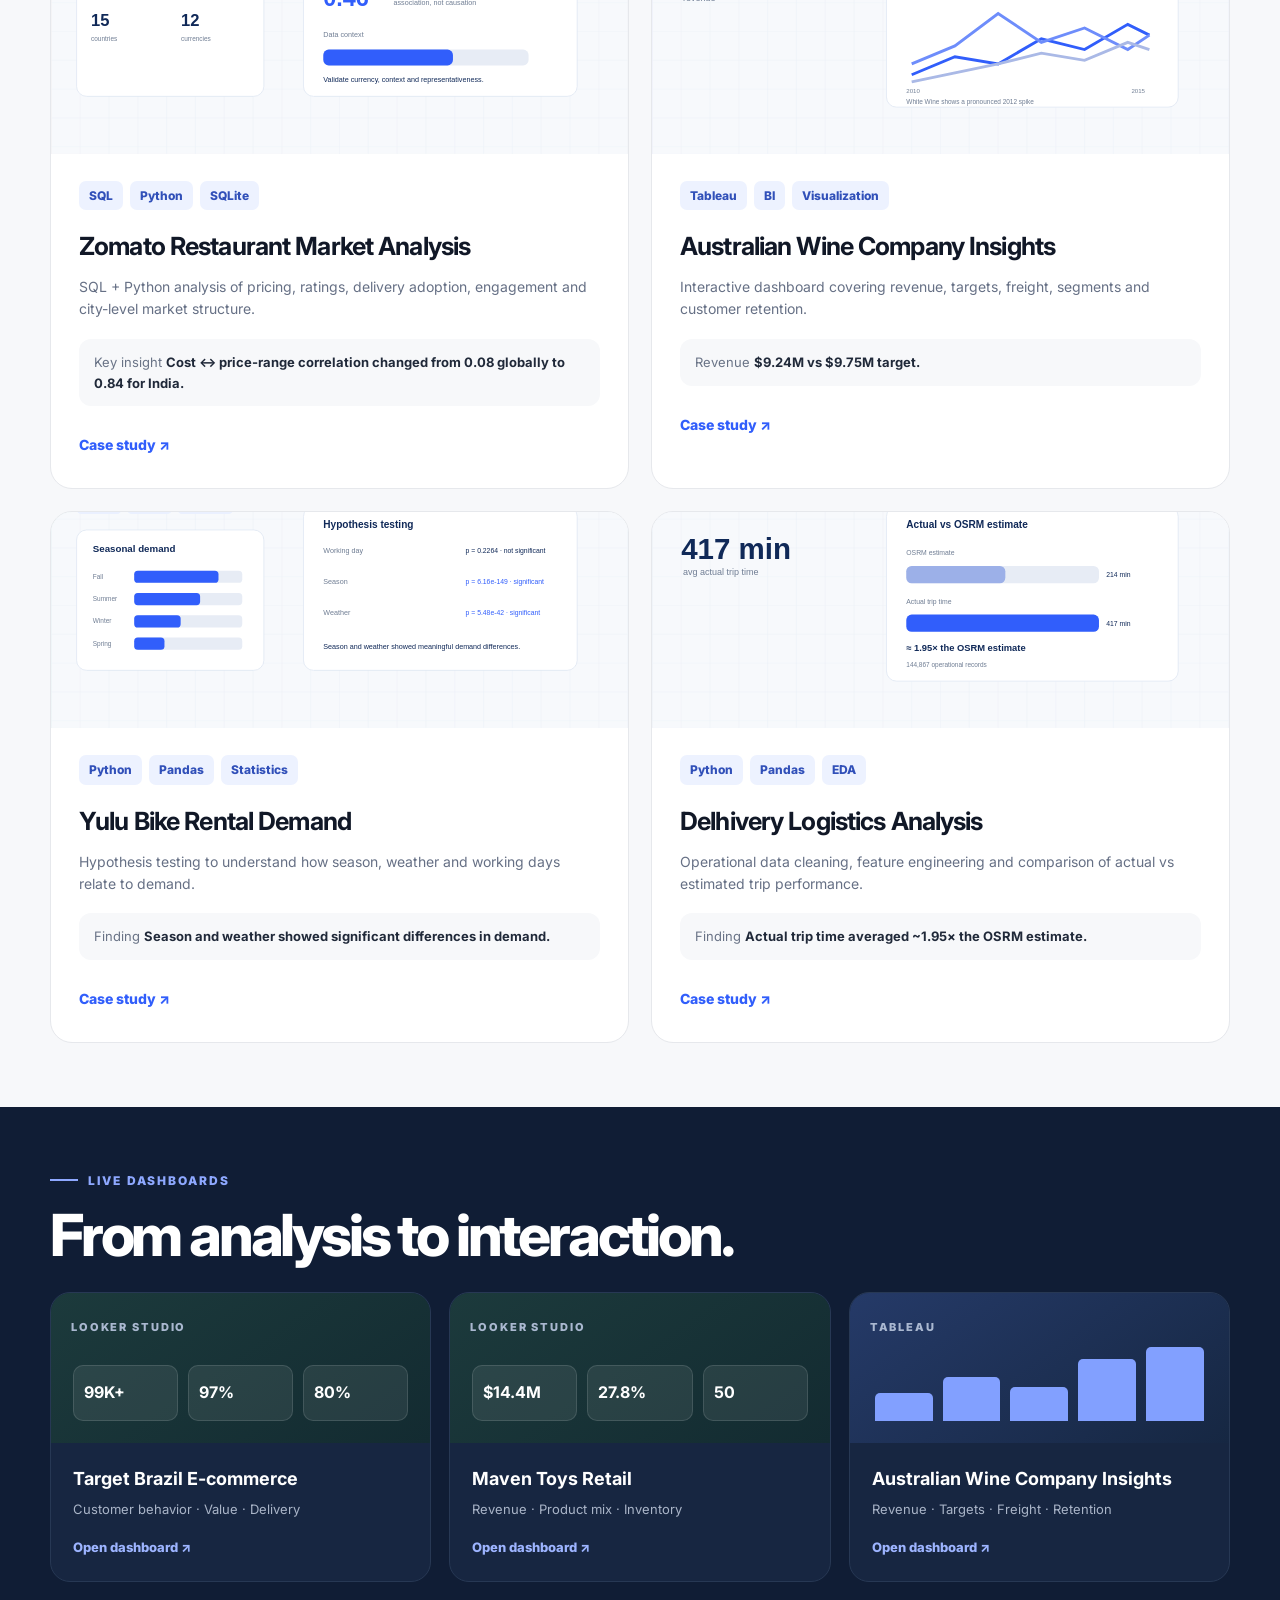
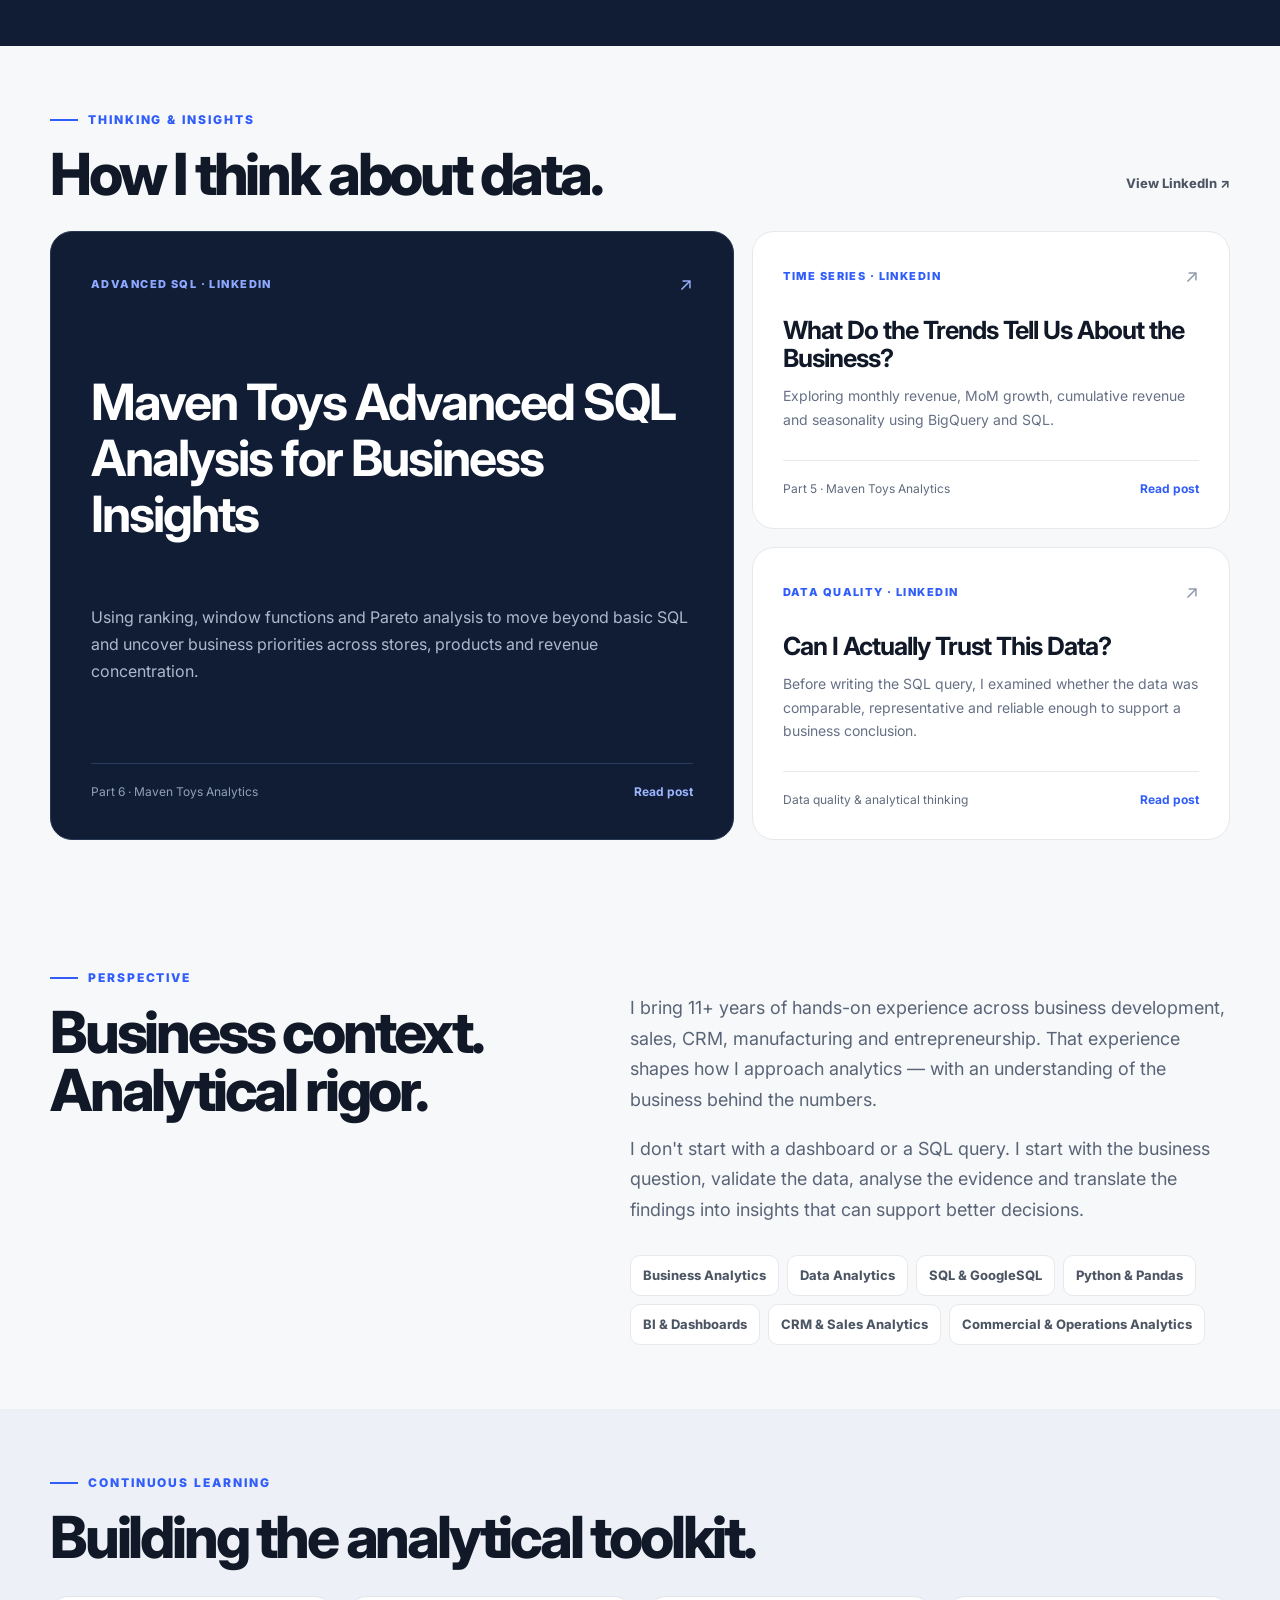
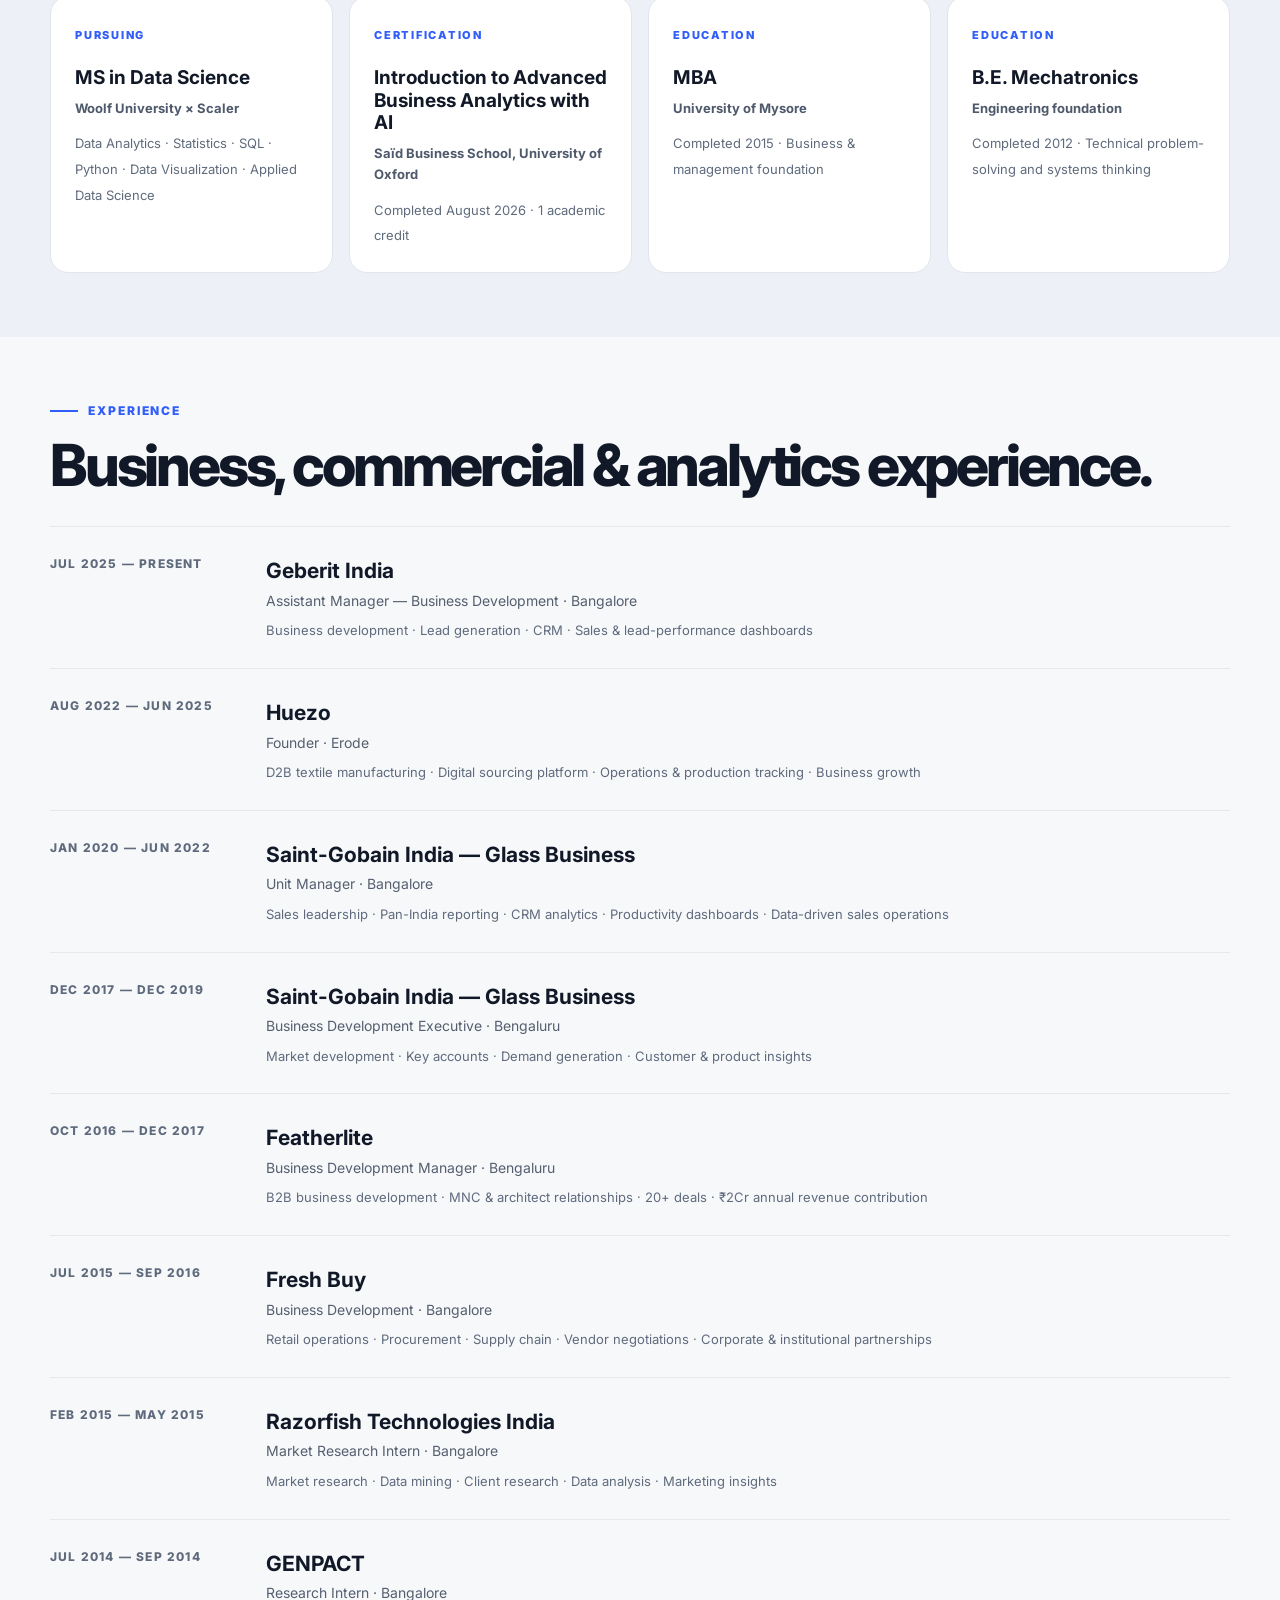
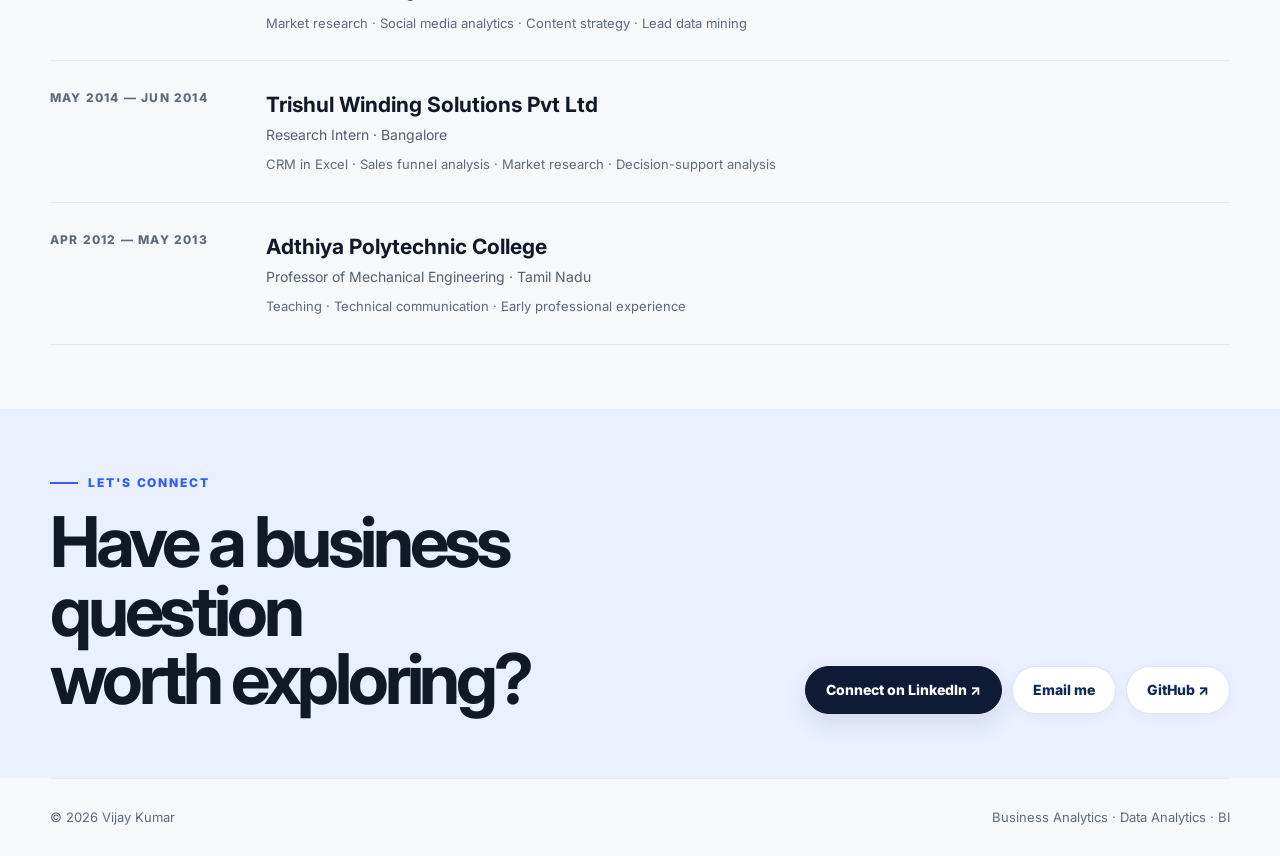
==== commit 7922cdd4: "Add MS Data Science to hero banner" ====
--- a/index.html
+++ b/index.html
@@ -52,6 +52,10 @@
             <span>Business & commercial experience</span>
           </div>
           <div>
+            <strong>MS Data Science</strong>
+            <span>Woolf University × Scaler · Pursuing</span>
+          </div>
+          <div>
             <strong>SQL · Python · BI</strong>
             <span>Analytics toolkit</span>
           </div>
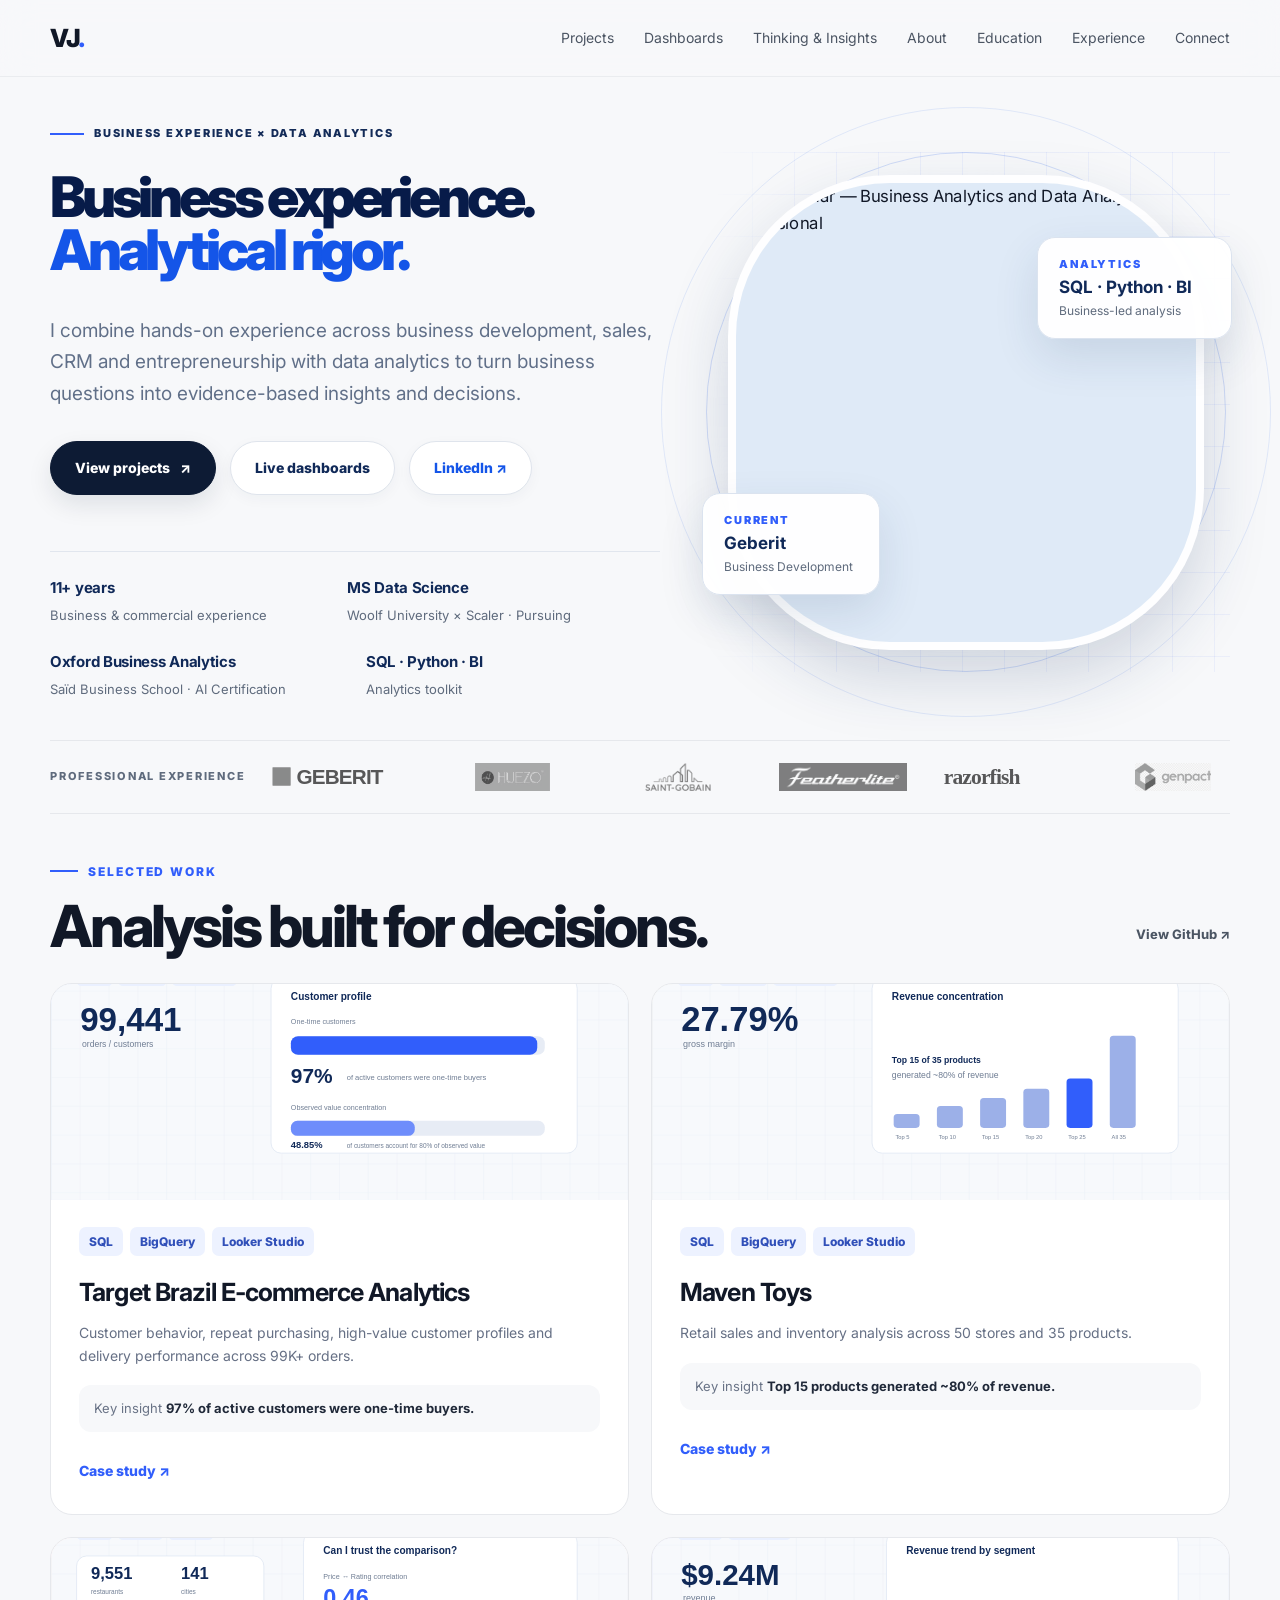
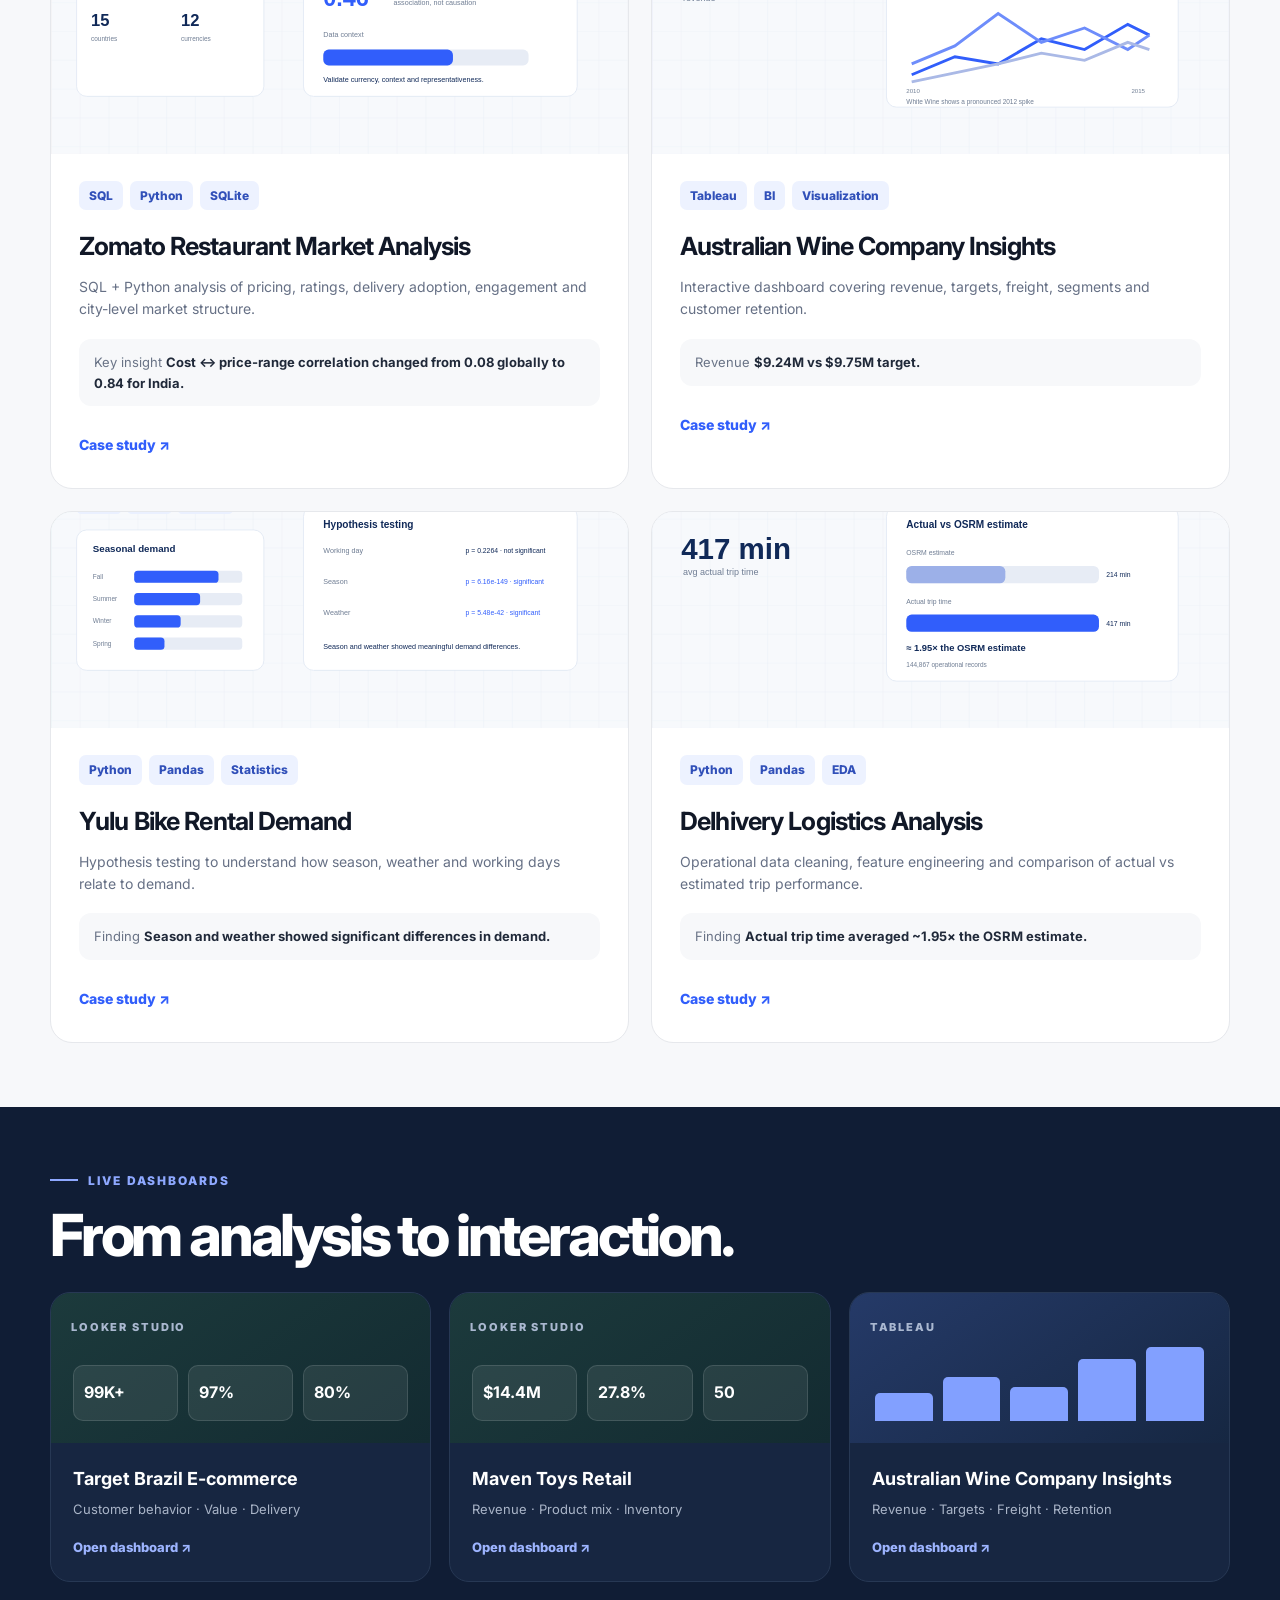
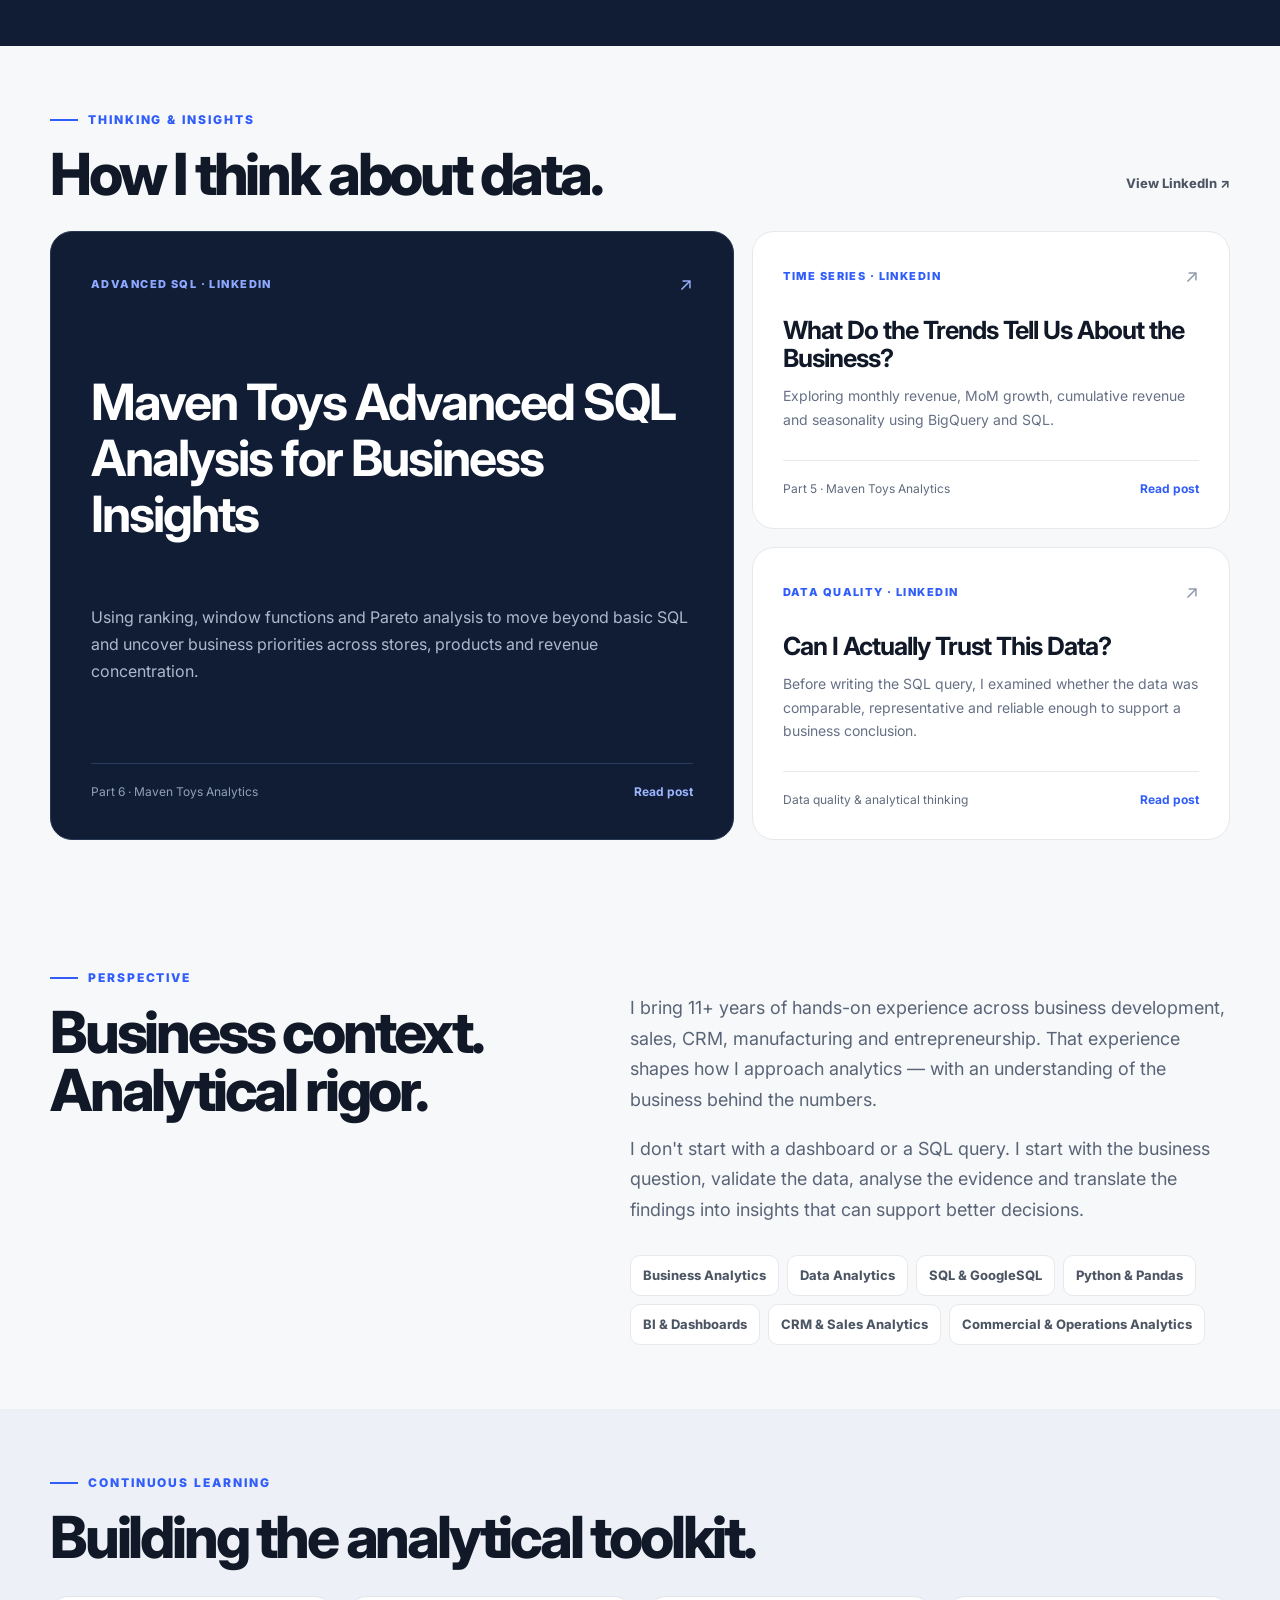
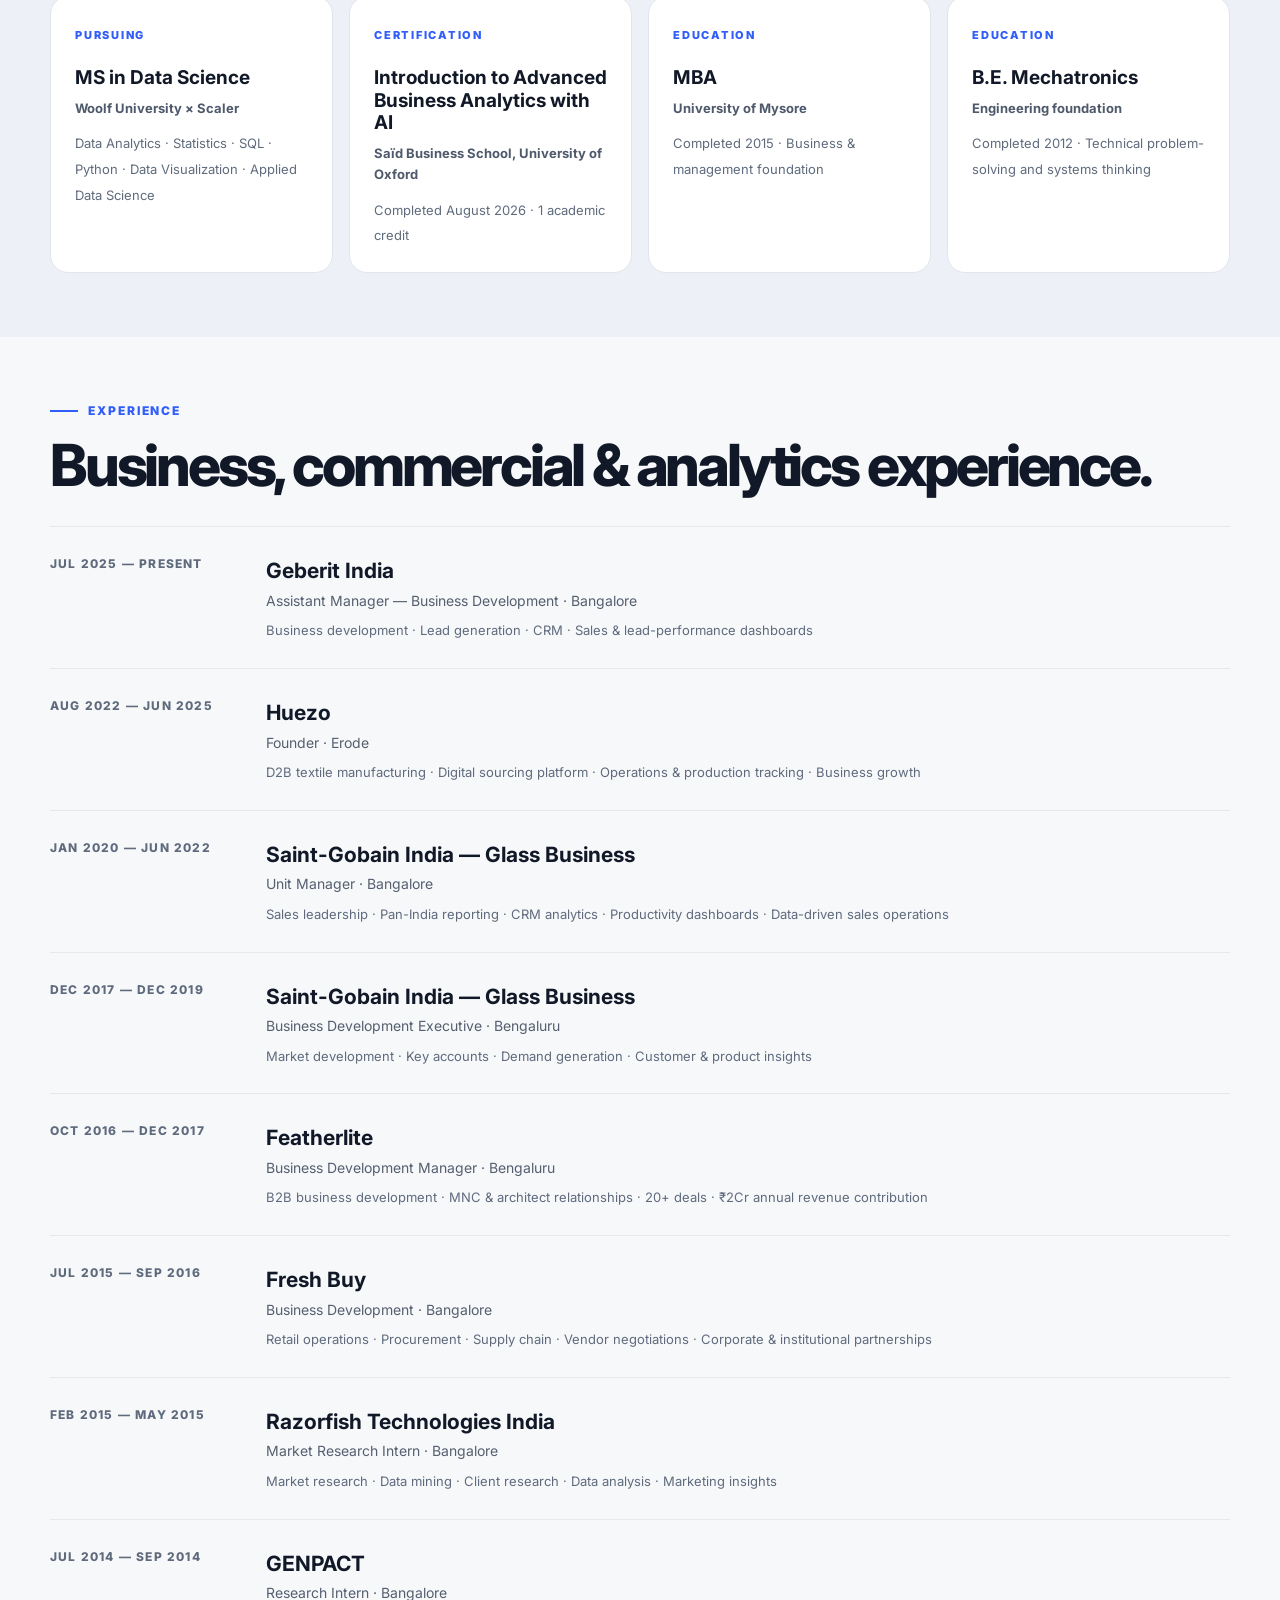
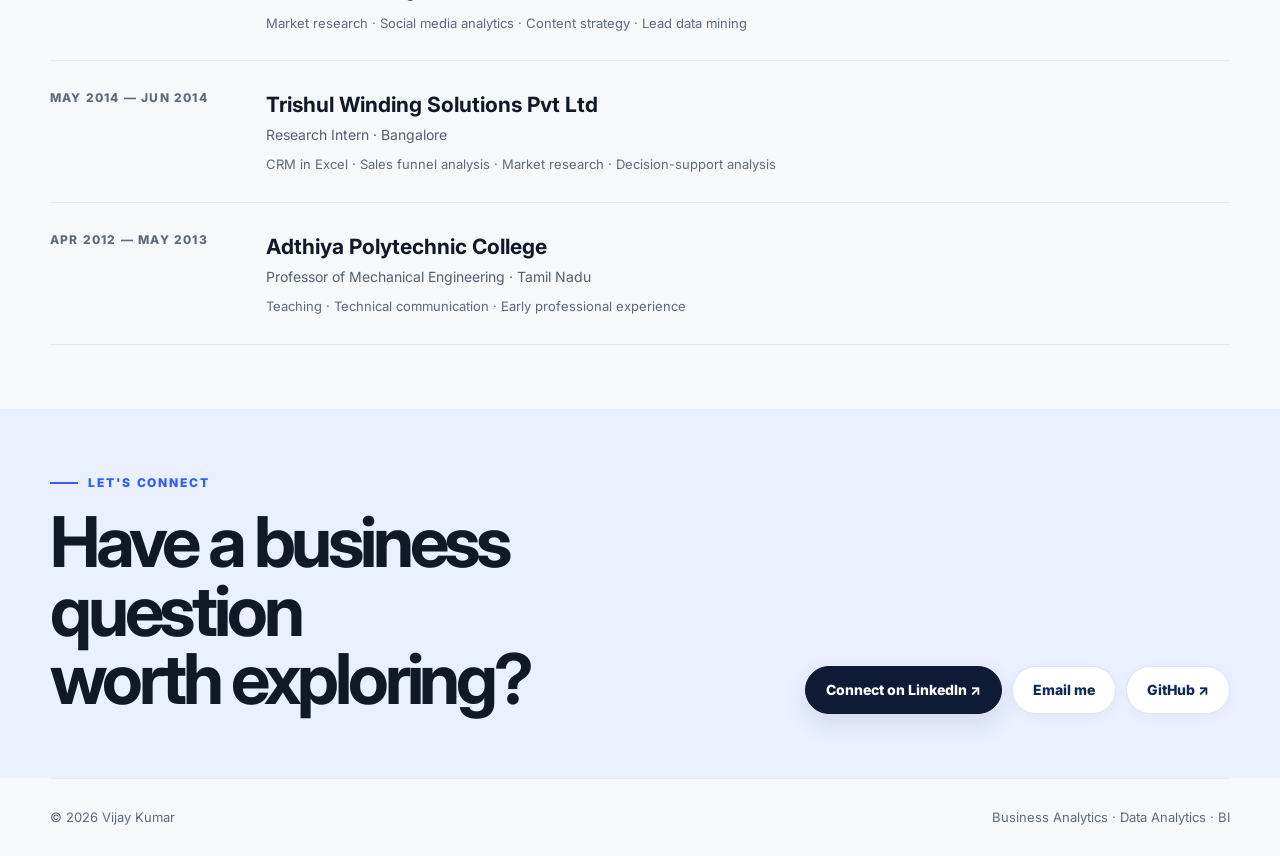
==== commit 66384ccd: "Add Oxford certification to hero banner" ====
--- a/index.html
+++ b/index.html
@@ -56,6 +56,10 @@
             <span>Woolf University × Scaler · Pursuing</span>
           </div>
           <div>
+            <strong>Oxford Business Analytics</strong>
+            <span>Saïd Business School · AI Certification</span>
+          </div>
+          <div>
             <strong>SQL · Python · BI</strong>
             <span>Analytics toolkit</span>
           </div>
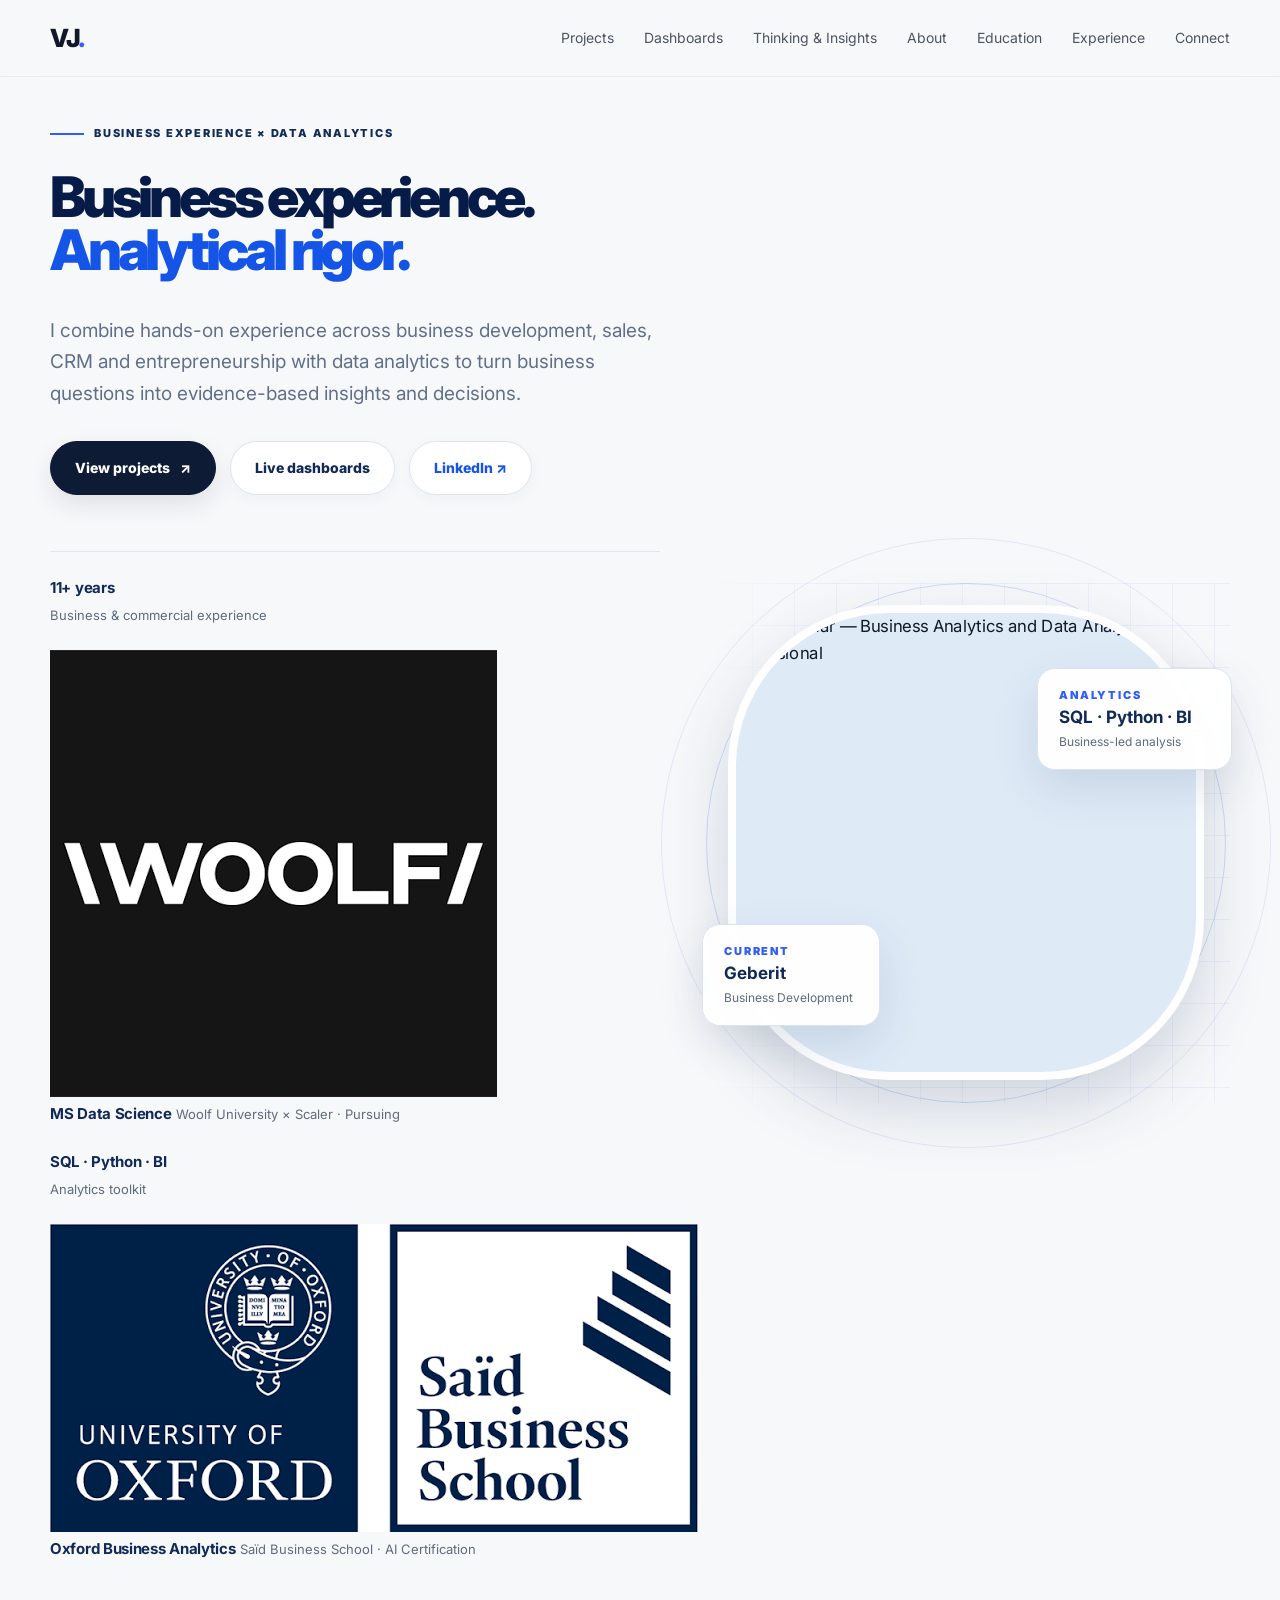
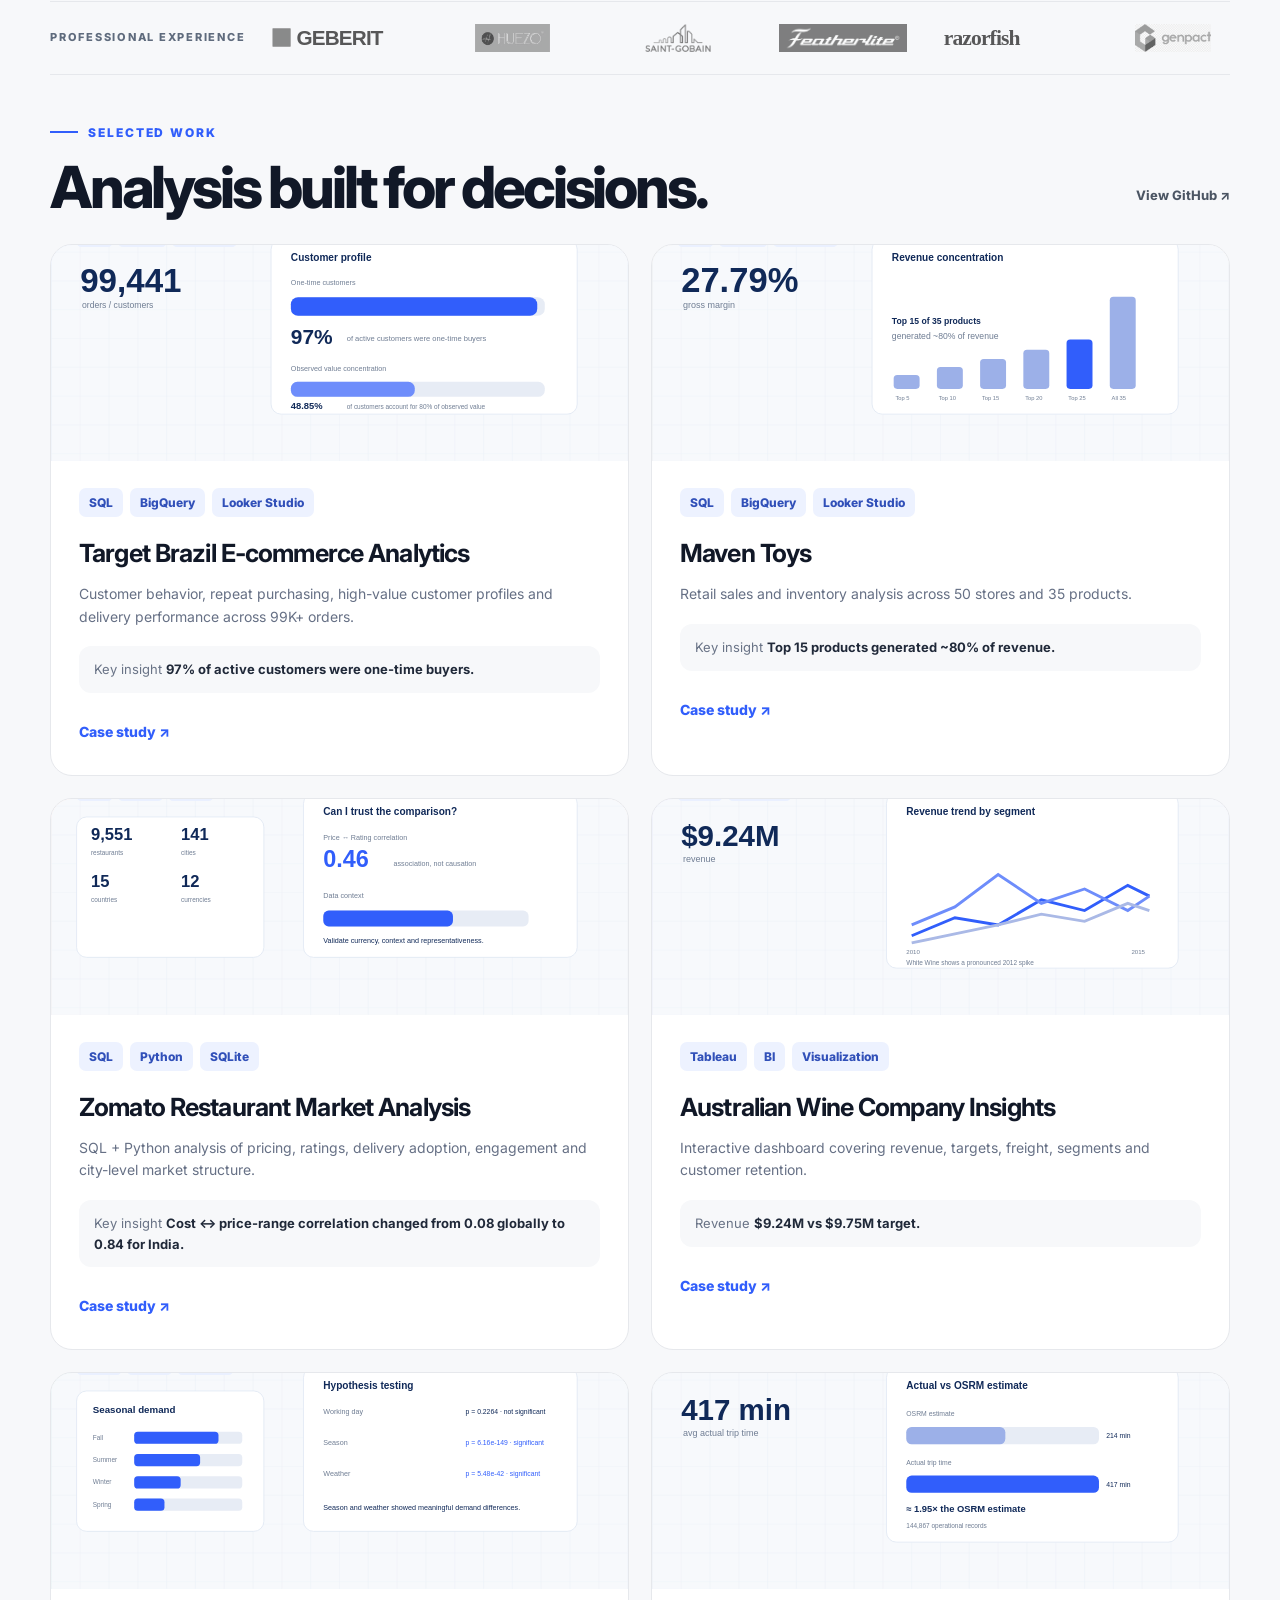
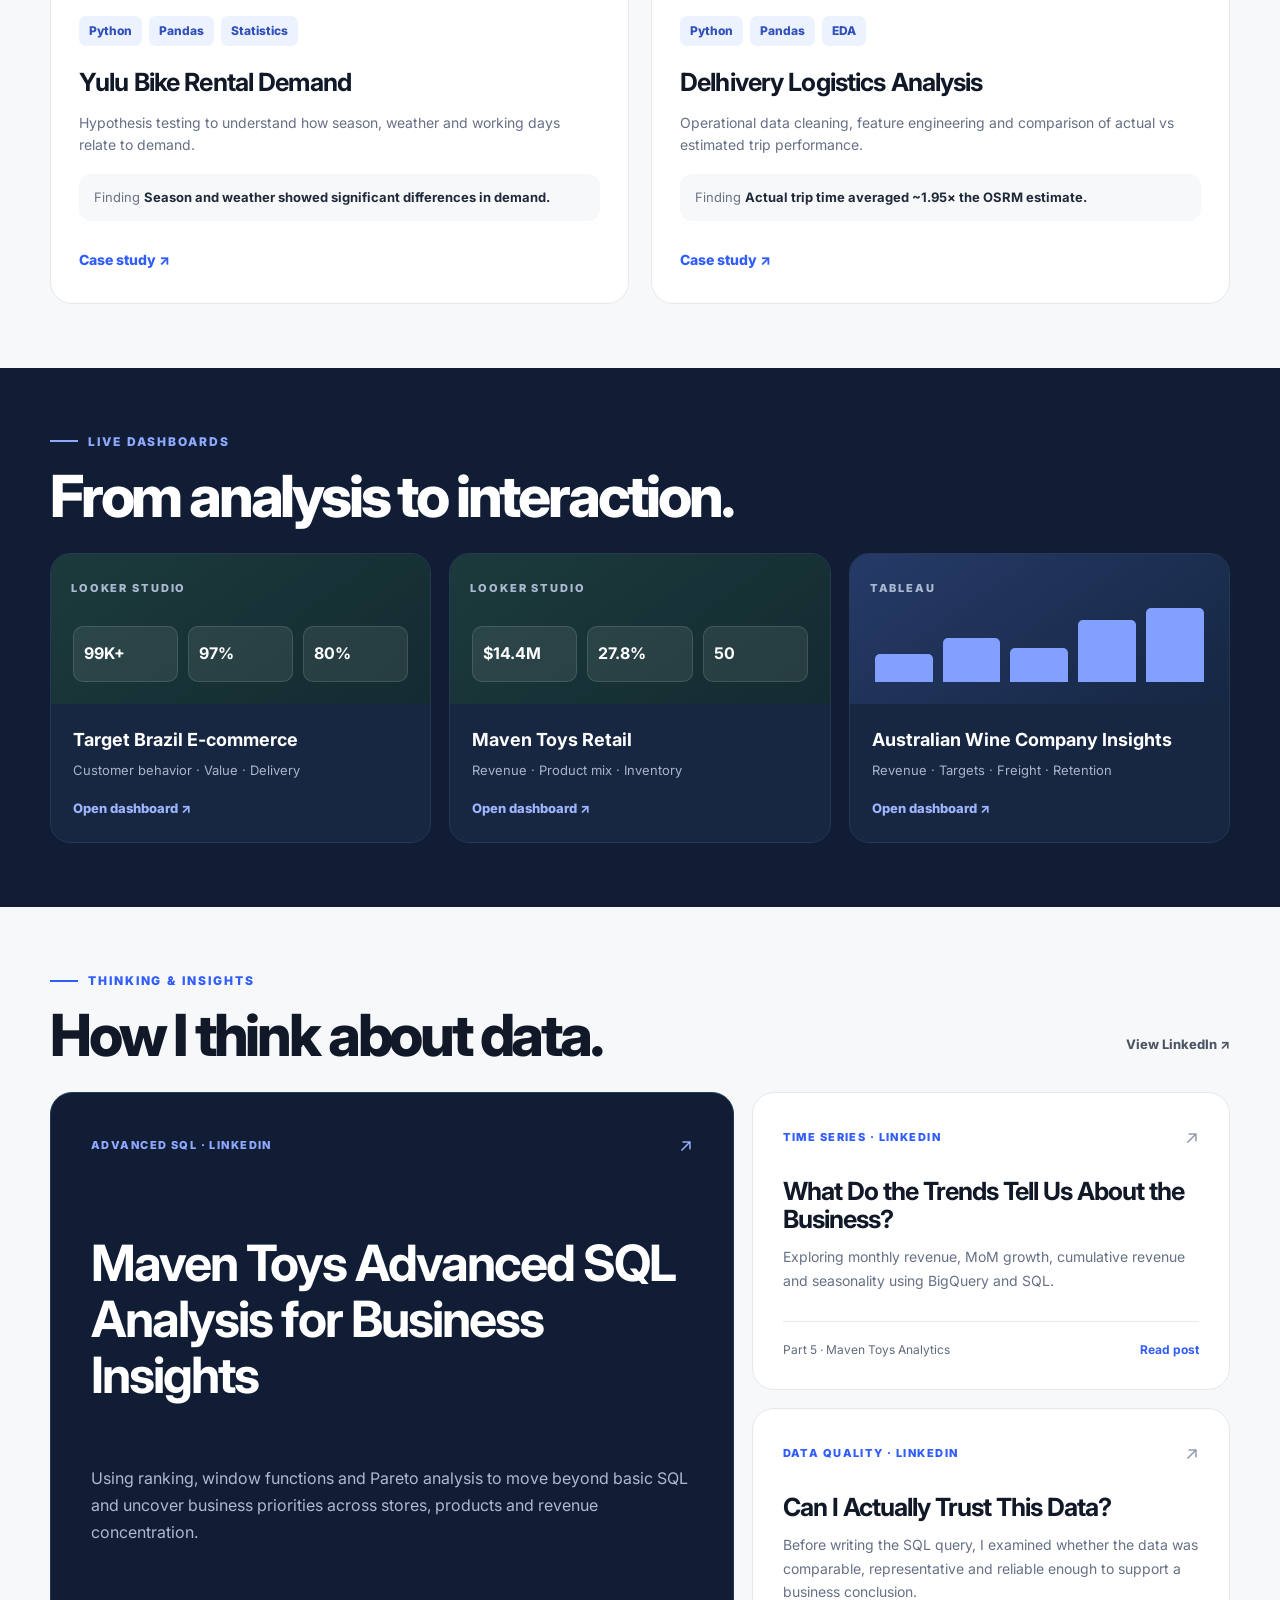
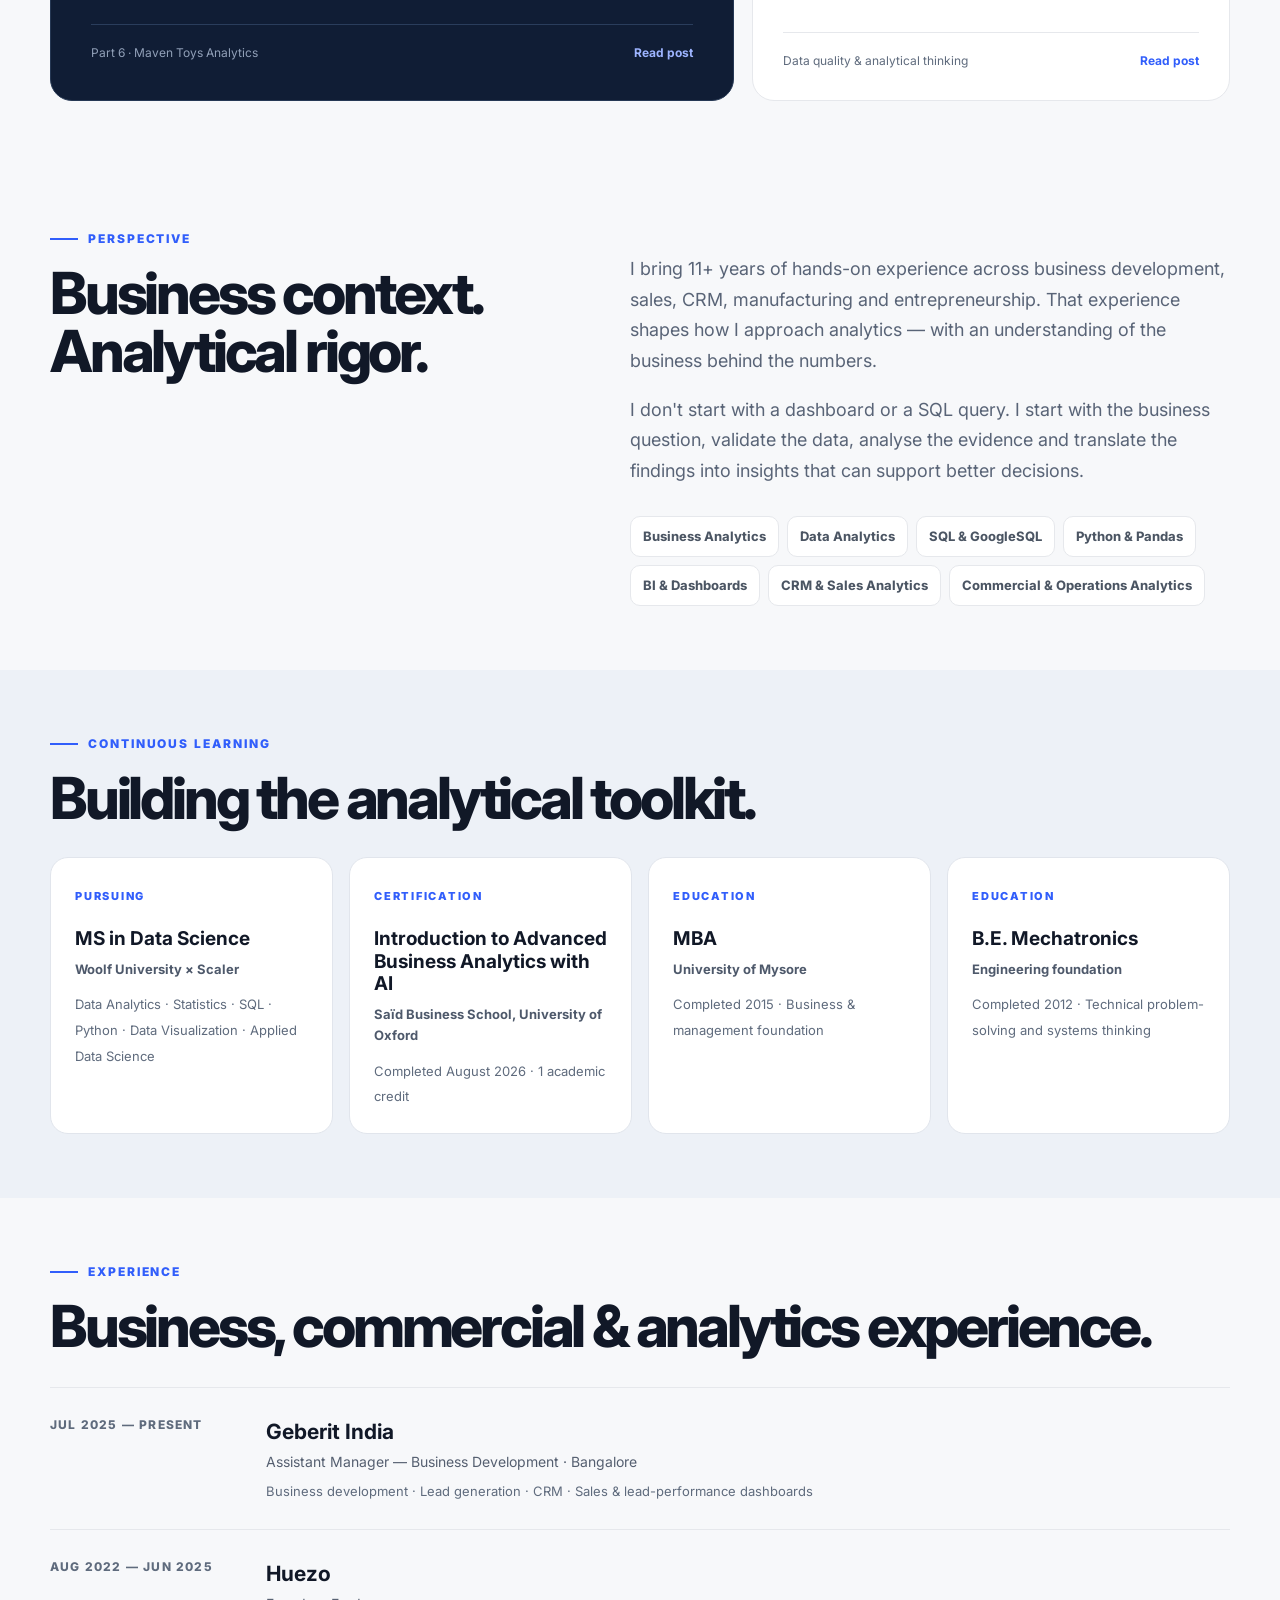
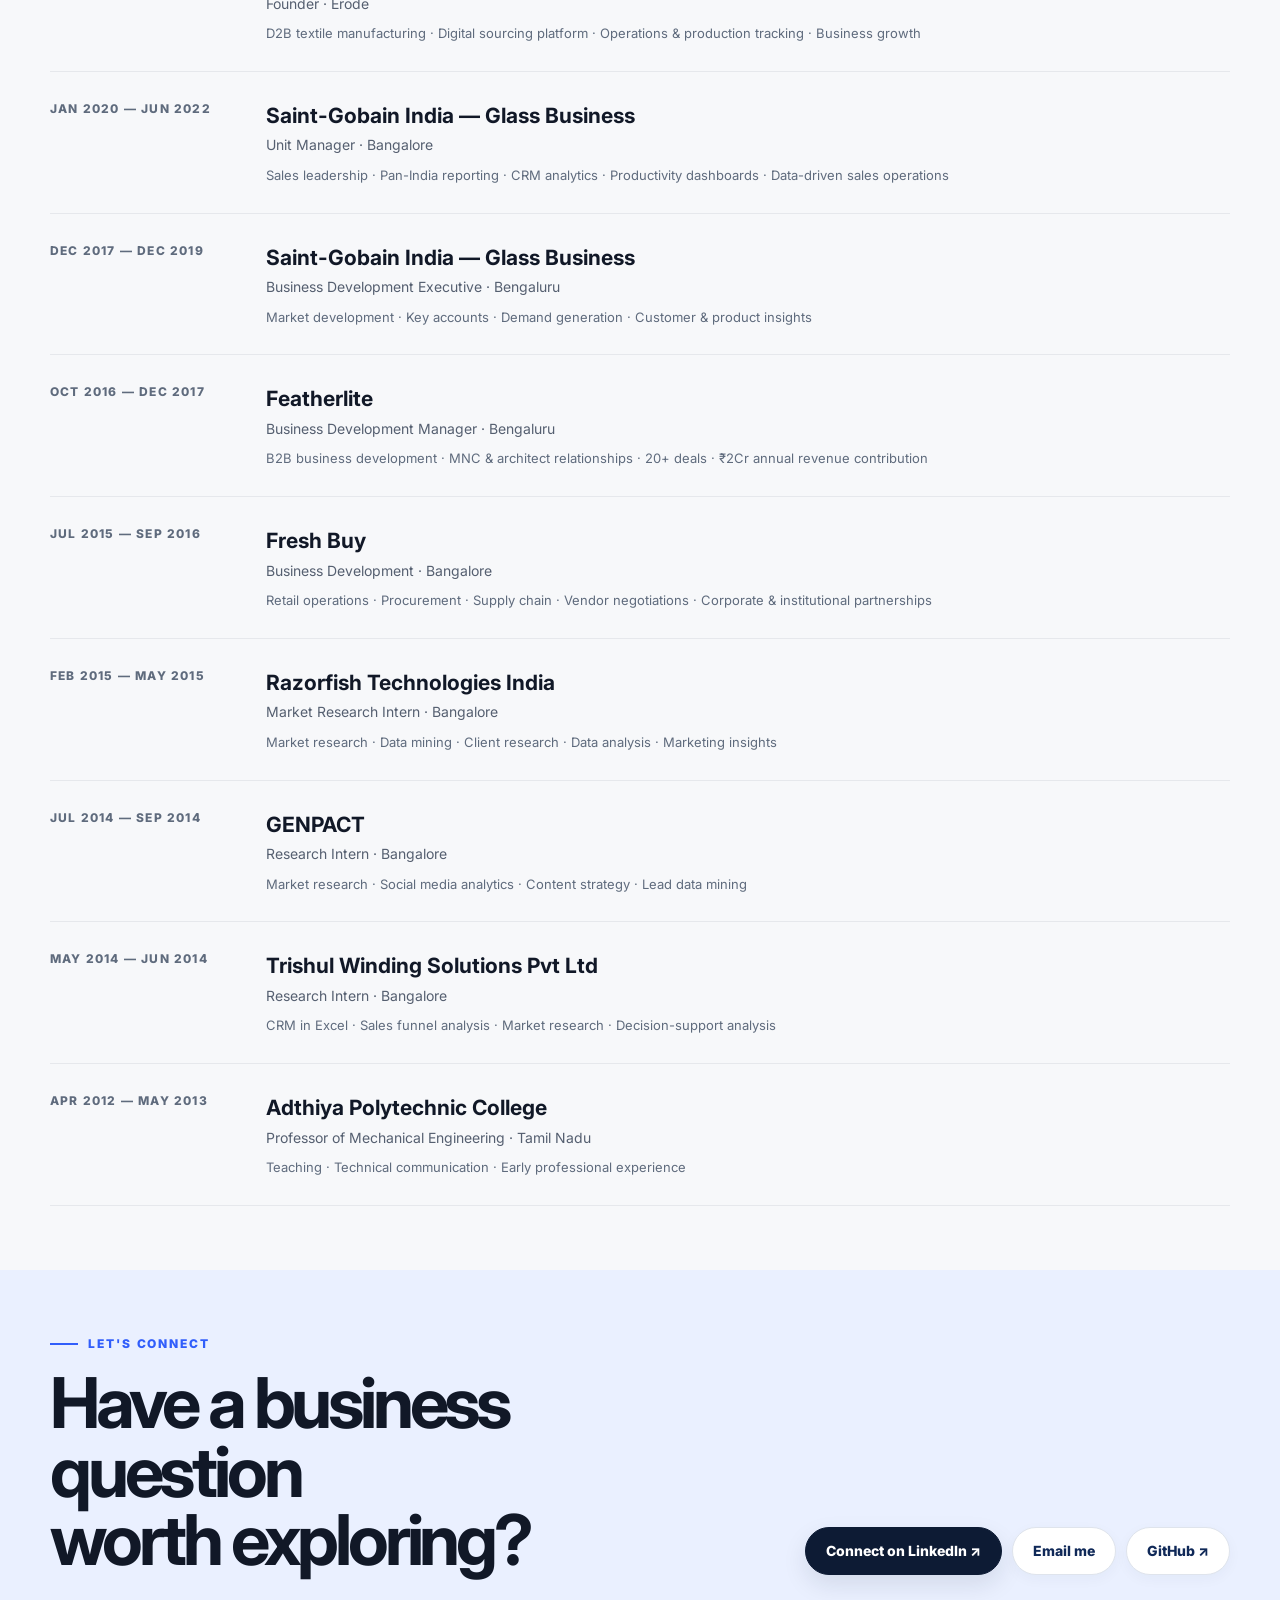
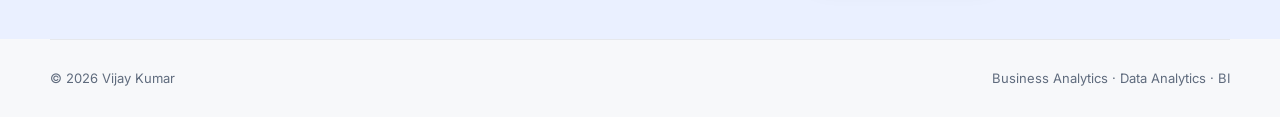
==== commit 6a1076dd: "Add university logos to hero education" ====
--- a/index.html
+++ b/index.html
@@ -51,17 +51,23 @@
             <strong>11+ years</strong>
             <span>Business & commercial experience</span>
           </div>
-          <div>
-            <strong>MS Data Science</strong>
-            <span>Woolf University × Scaler · Pursuing</span>
-          </div>
-          <div>
-            <strong>Oxford Business Analytics</strong>
-            <span>Saïd Business School · AI Certification</span>
+          <div class="hero-education-meta">
+            <img src="assets/logos/images%20(1).png" alt="Woolf University">
+            <span class="hero-education-copy">
+              <strong>MS Data Science</strong>
+              <span>Woolf University × Scaler · Pursuing</span>
+            </span>
           </div>
           <div>
             <strong>SQL · Python · BI</strong>
             <span>Analytics toolkit</span>
+          </div>
+          <div class="hero-education-meta">
+            <img src="assets/logos/images%20(2).png" alt="University of Oxford and Saïd Business School">
+            <span class="hero-education-copy">
+              <strong>Oxford Business Analytics</strong>
+              <span>Saïd Business School · AI Certification</span>
+            </span>
           </div>
         </div>
       </div>
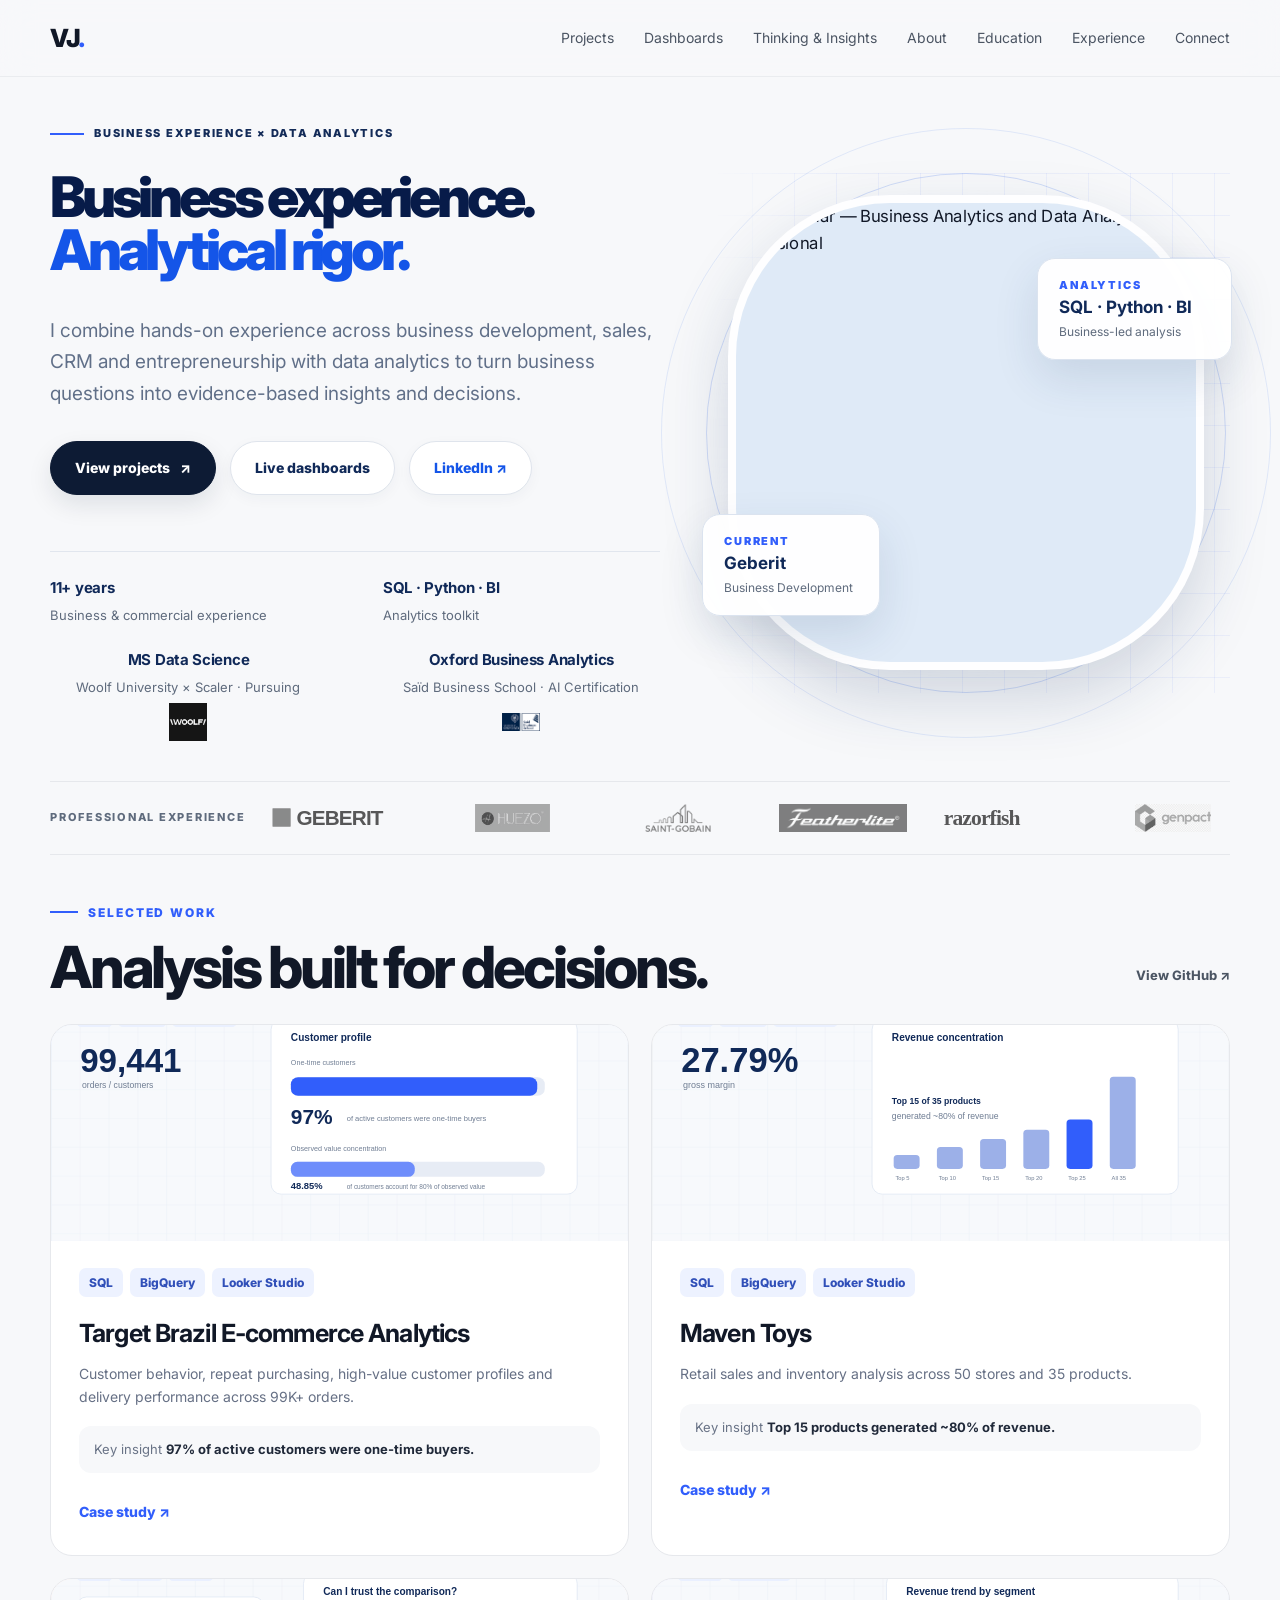
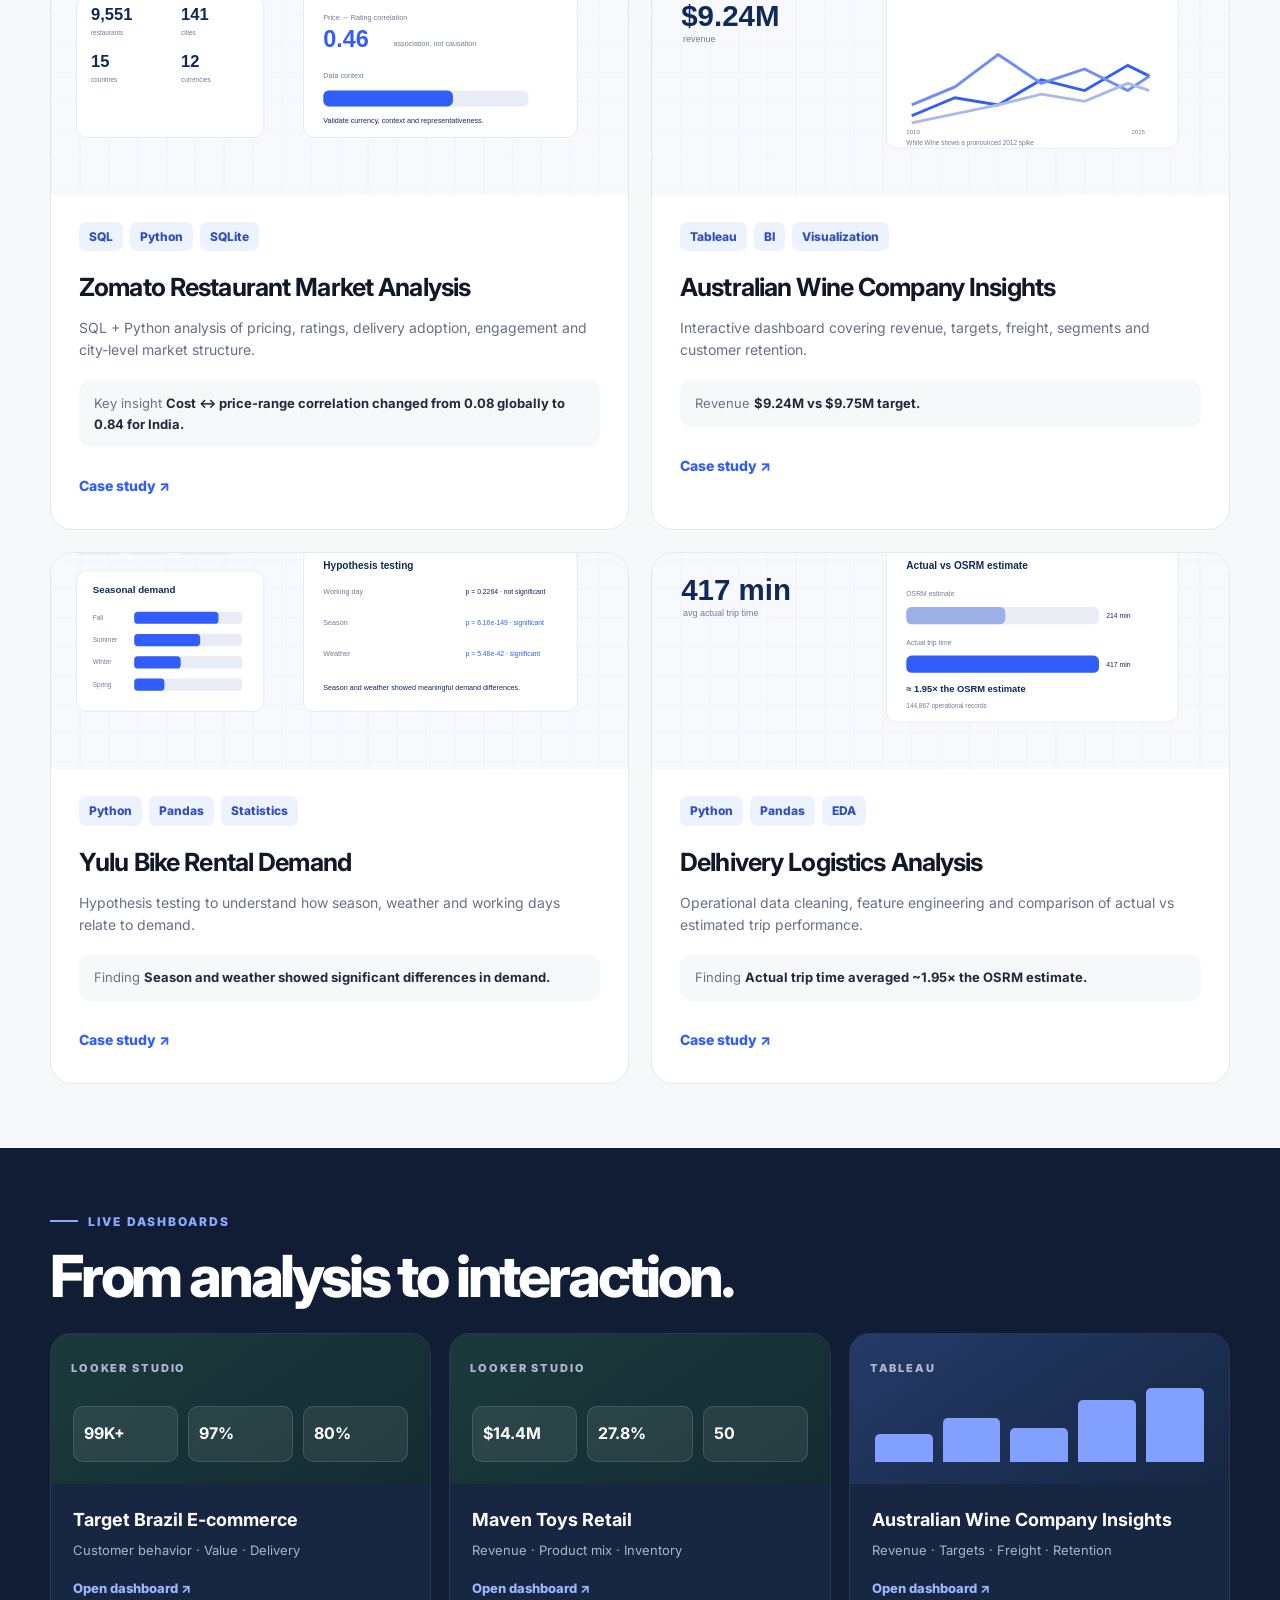
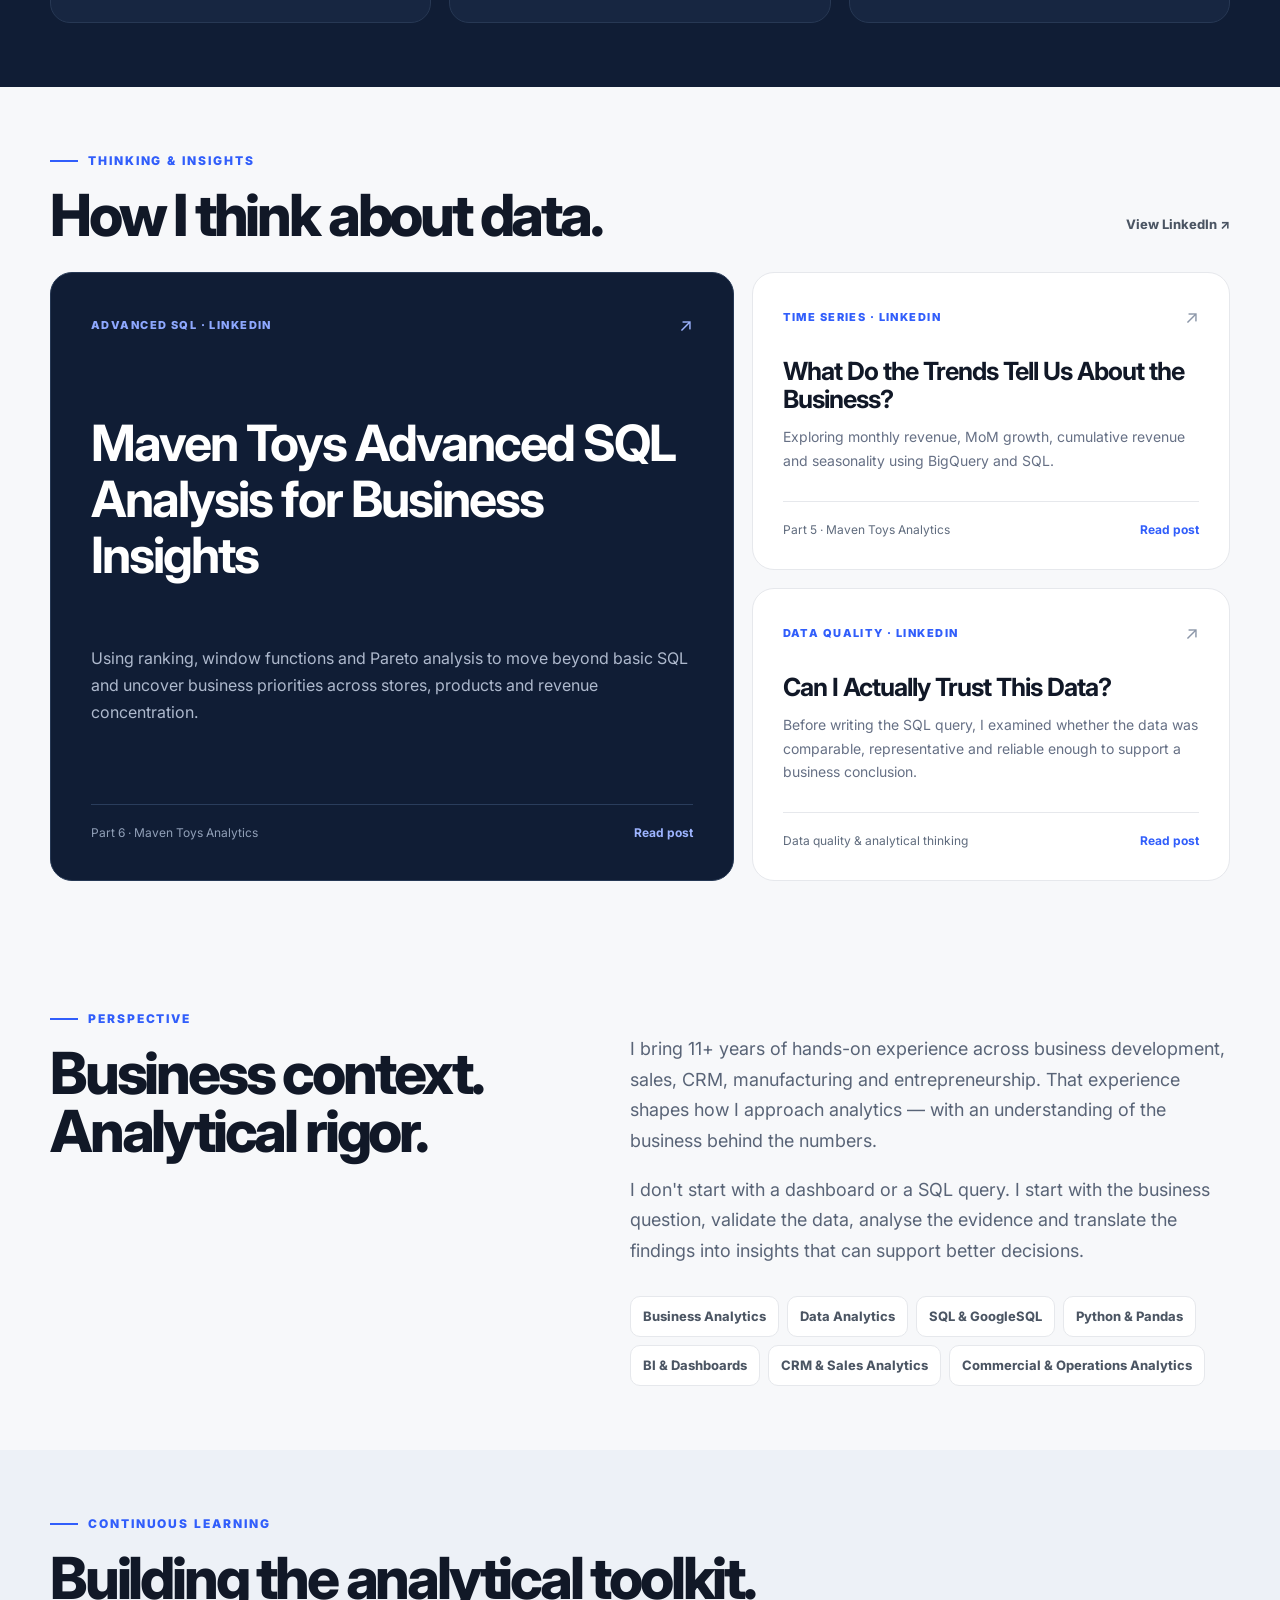
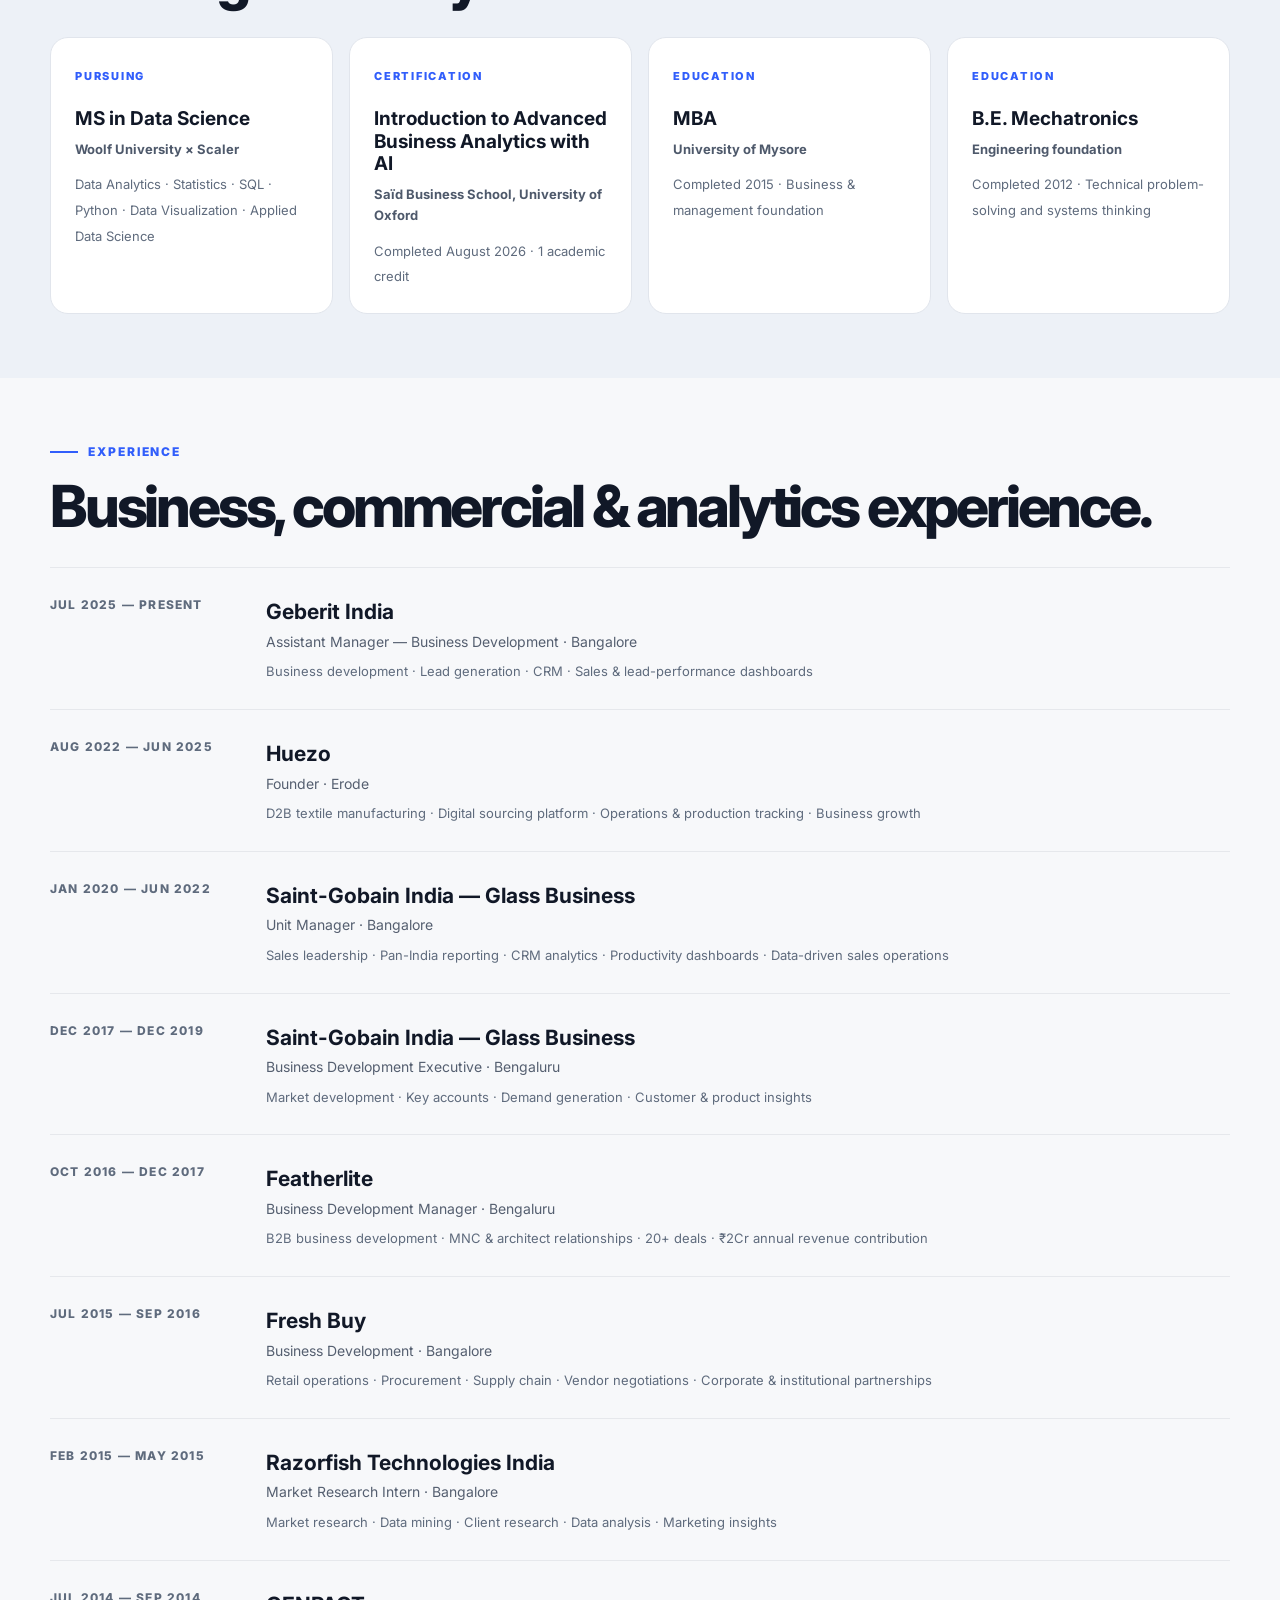
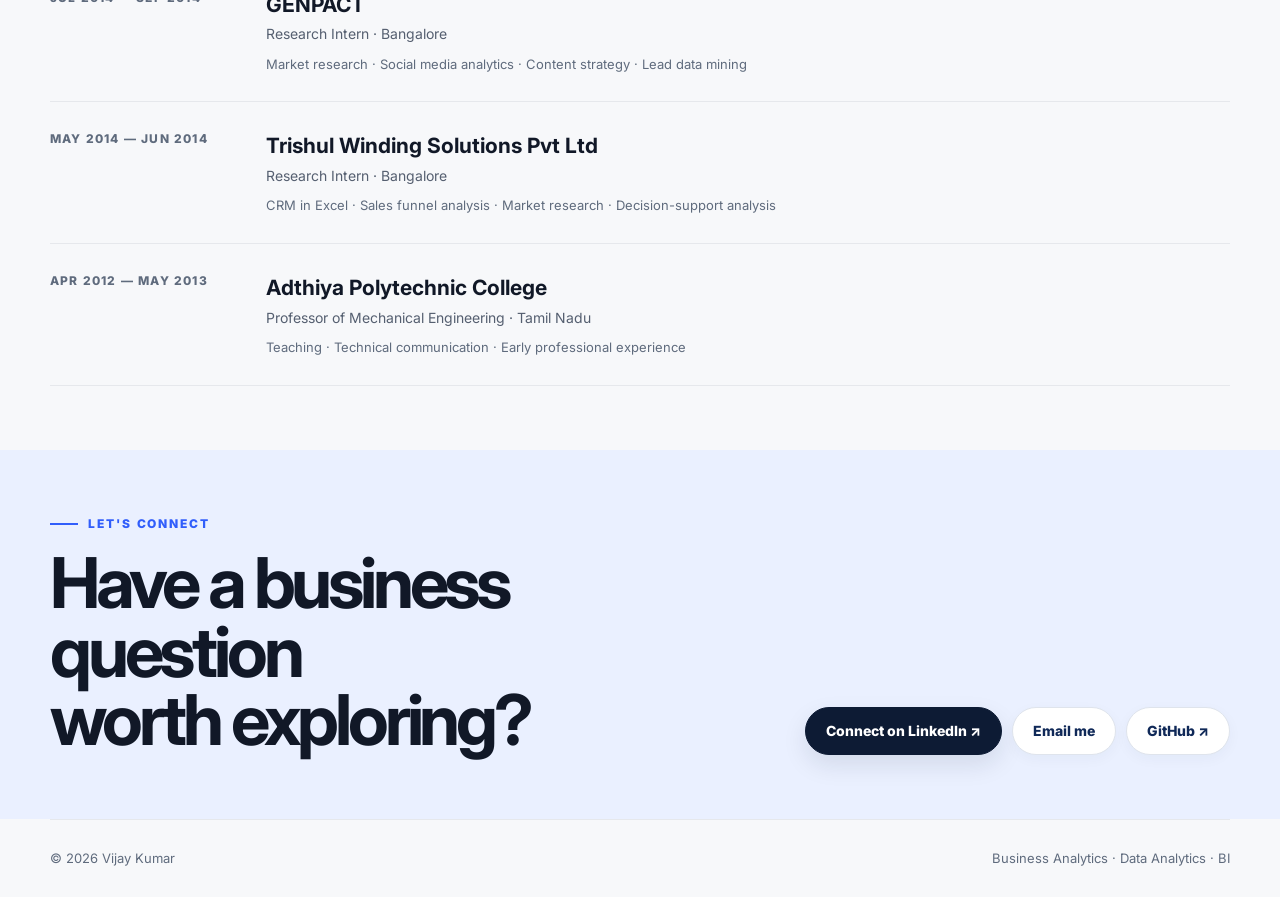
==== commit 4091e7d2: "Align hero education and analytics details" ====
--- a/index.html
+++ b/index.html
@@ -51,23 +51,19 @@
             <strong>11+ years</strong>
             <span>Business & commercial experience</span>
           </div>
-          <div class="hero-education-meta">
-            <img src="assets/logos/images%20(1).png" alt="Woolf University">
-            <span class="hero-education-copy">
-              <strong>MS Data Science</strong>
-              <span>Woolf University × Scaler · Pursuing</span>
-            </span>
-          </div>
           <div>
             <strong>SQL · Python · BI</strong>
             <span>Analytics toolkit</span>
           </div>
           <div class="hero-education-meta">
+            <strong>MS Data Science</strong>
+            <span>Woolf University × Scaler · Pursuing</span>
+            <img src="assets/logos/images%20(1).png" alt="Woolf University">
+          </div>
+          <div class="hero-education-meta">
+            <strong>Oxford Business Analytics</strong>
+            <span>Saïd Business School · AI Certification</span>
             <img src="assets/logos/images%20(2).png" alt="University of Oxford and Saïd Business School">
-            <span class="hero-education-copy">
-              <strong>Oxford Business Analytics</strong>
-              <span>Saïd Business School · AI Certification</span>
-            </span>
           </div>
         </div>
       </div>
--- a/styles.css
+++ b/styles.css
@@ -284,3 +284,51 @@
     height:24px;
   }
 }
+
+/* Hero education credentials — university logos */
+.hero-v2 .hero-meta{
+  display:grid;
+  grid-template-columns:repeat(2,minmax(0,1fr));
+  gap:22px 56px;
+  max-width:720px;
+}
+.hero-v2 .hero-education-meta{
+  display:grid;
+  grid-template-columns:38px 1fr;
+  align-items:center;
+  column-gap:12px;
+}
+.hero-v2 .hero-education-meta>img{
+  width:38px;
+  height:38px;
+  display:block;
+  object-fit:contain;
+  object-position:center;
+}
+.hero-v2 .hero-education-copy{
+  display:flex;
+  flex-direction:column;
+  gap:5px;
+}
+.hero-v2 .hero-education-copy strong{
+  font-size:15px;
+  color:#102958;
+  letter-spacing:-.02em;
+}
+.hero-v2 .hero-education-copy span{
+  font-size:13px;
+  color:var(--muted-2);
+}
+@media(max-width:520px){
+  .hero-v2 .hero-meta{
+    grid-template-columns:1fr;
+    gap:16px;
+  }
+  .hero-v2 .hero-education-meta{
+    grid-template-columns:34px 1fr;
+  }
+  .hero-v2 .hero-education-meta>img{
+    width:34px;
+    height:34px;
+  }
+}
